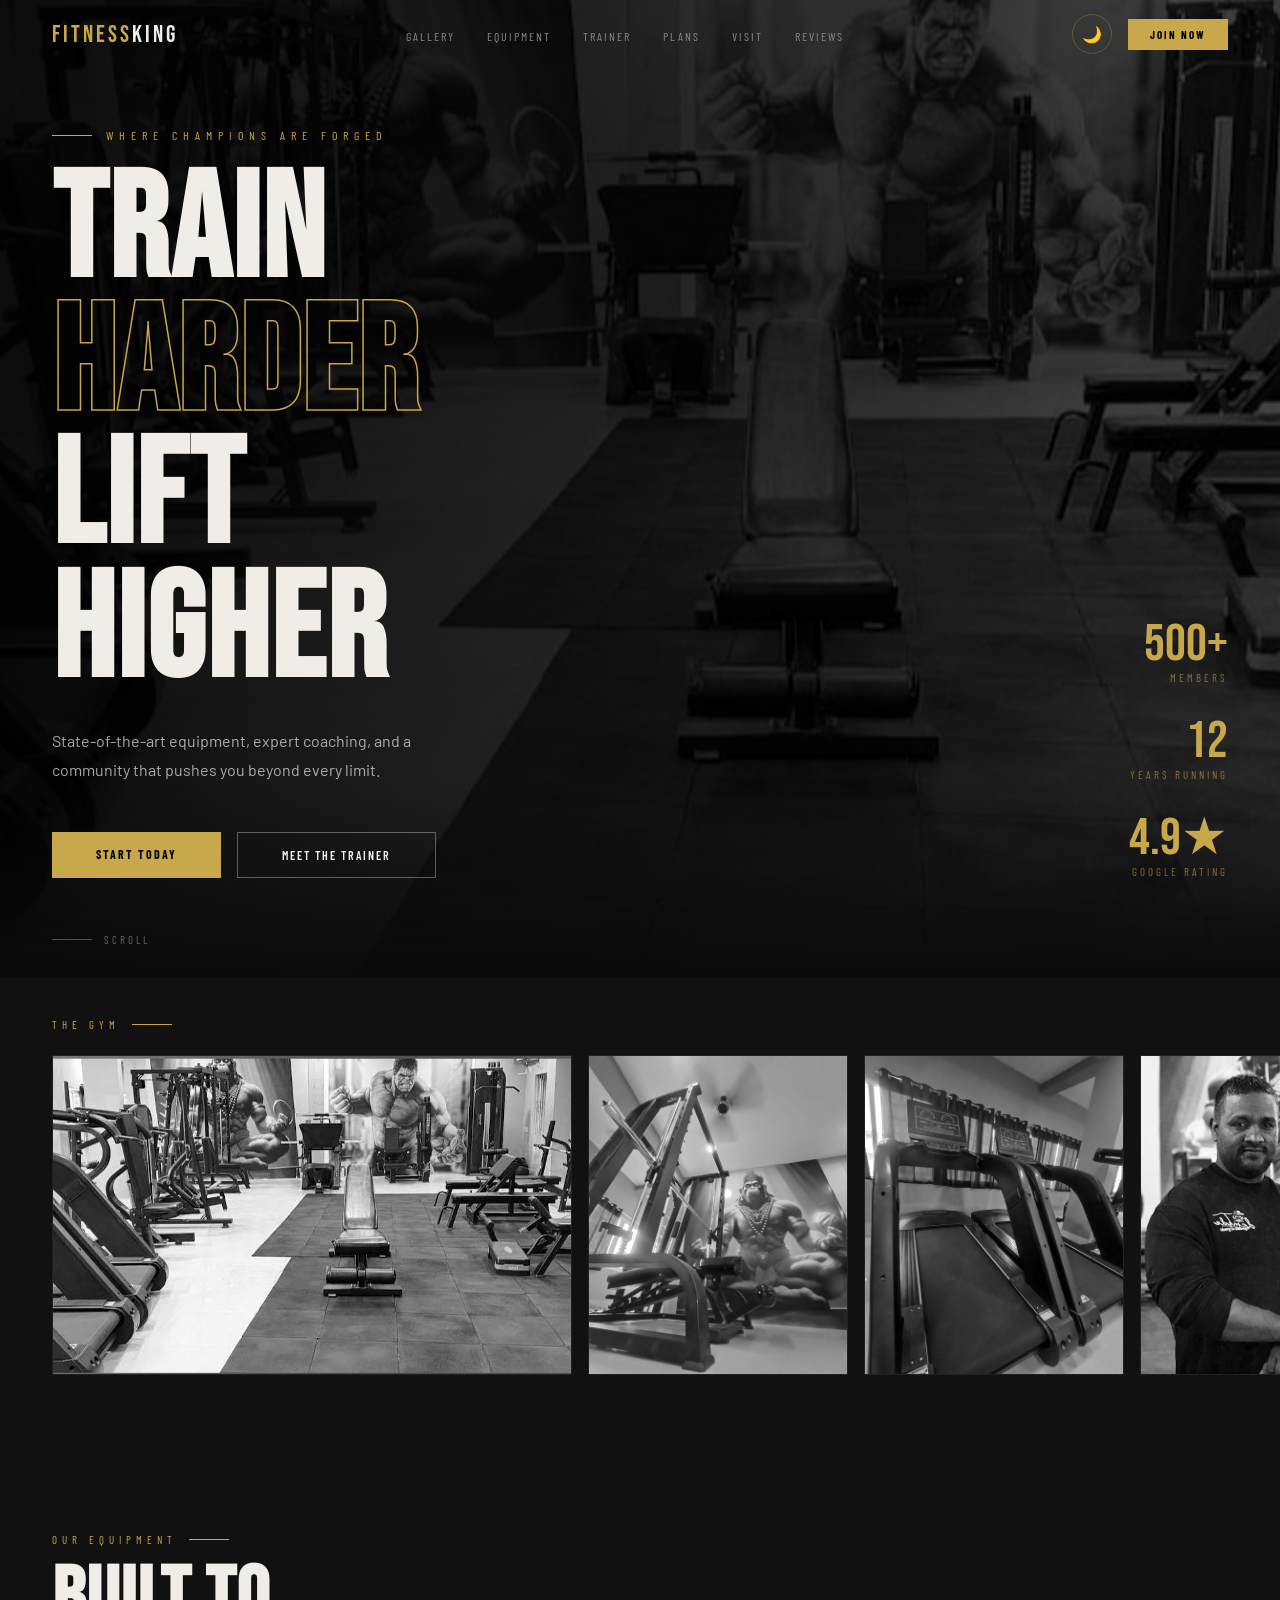
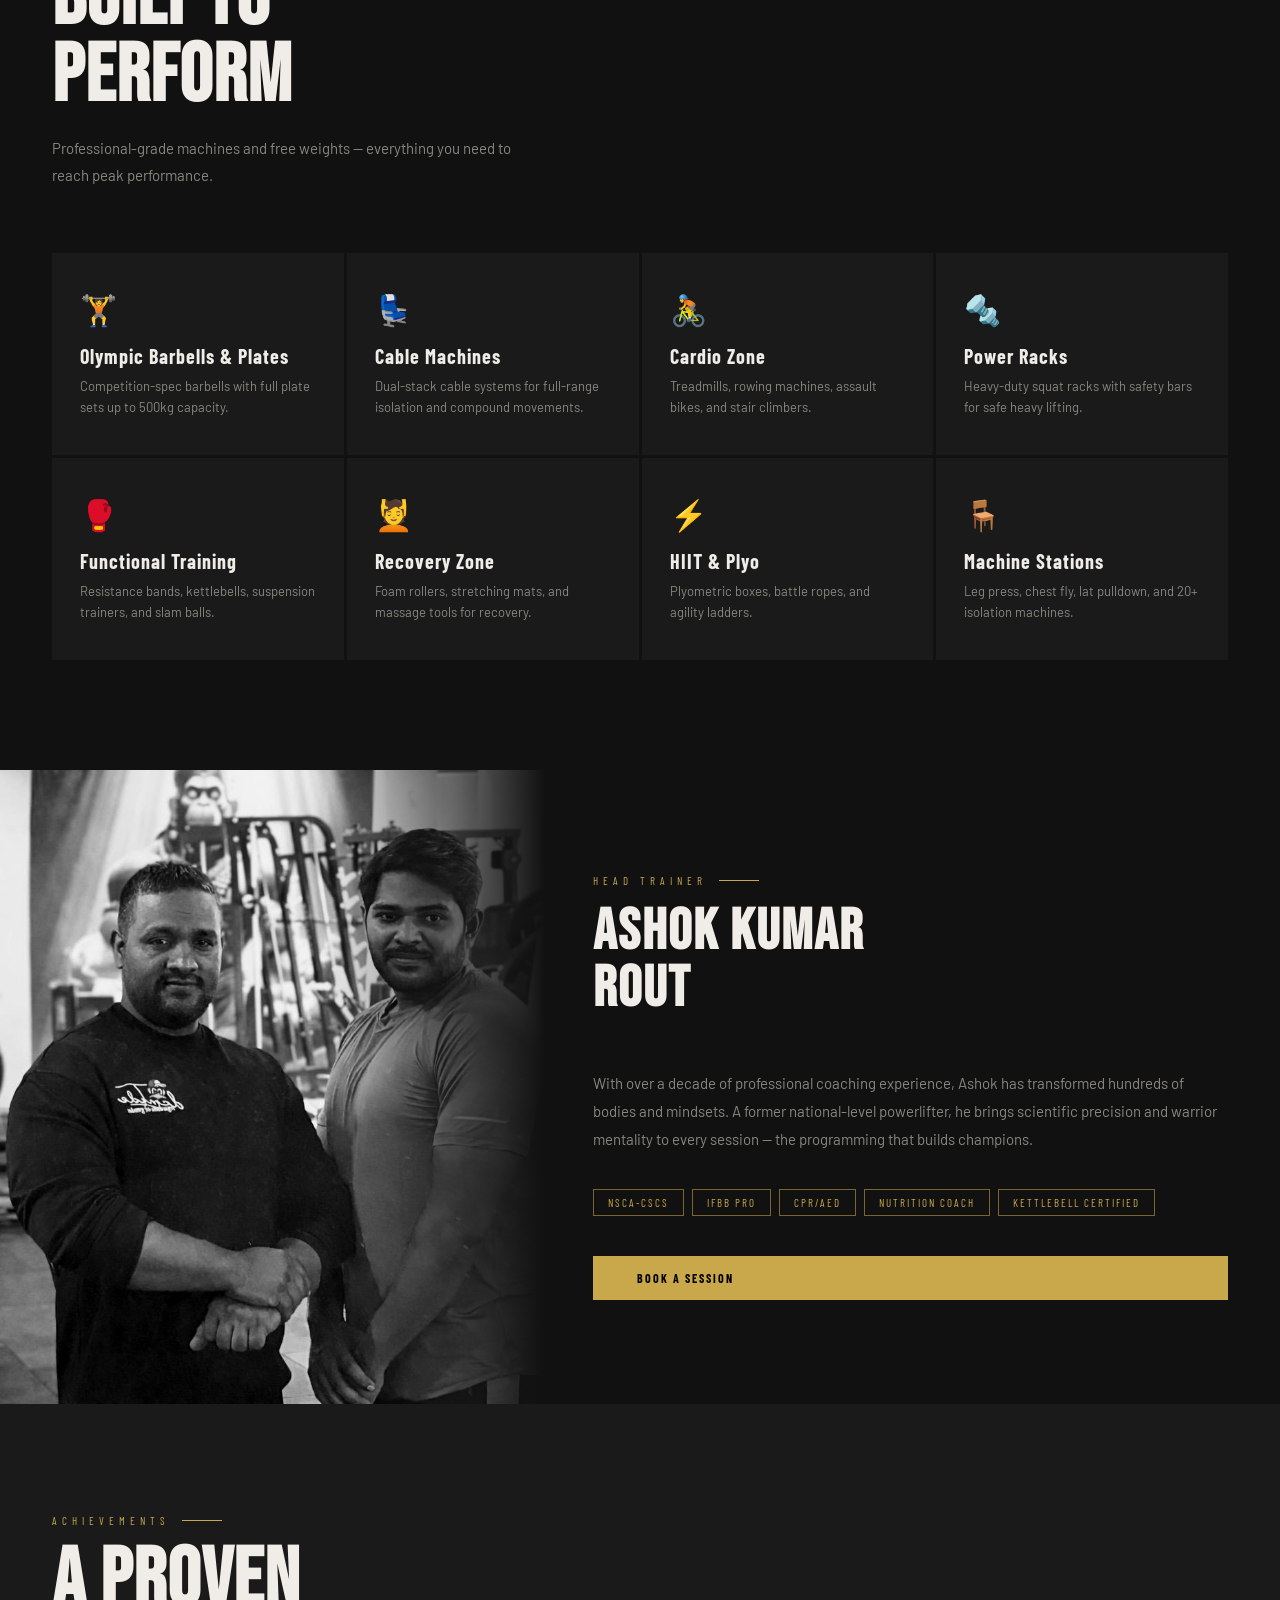
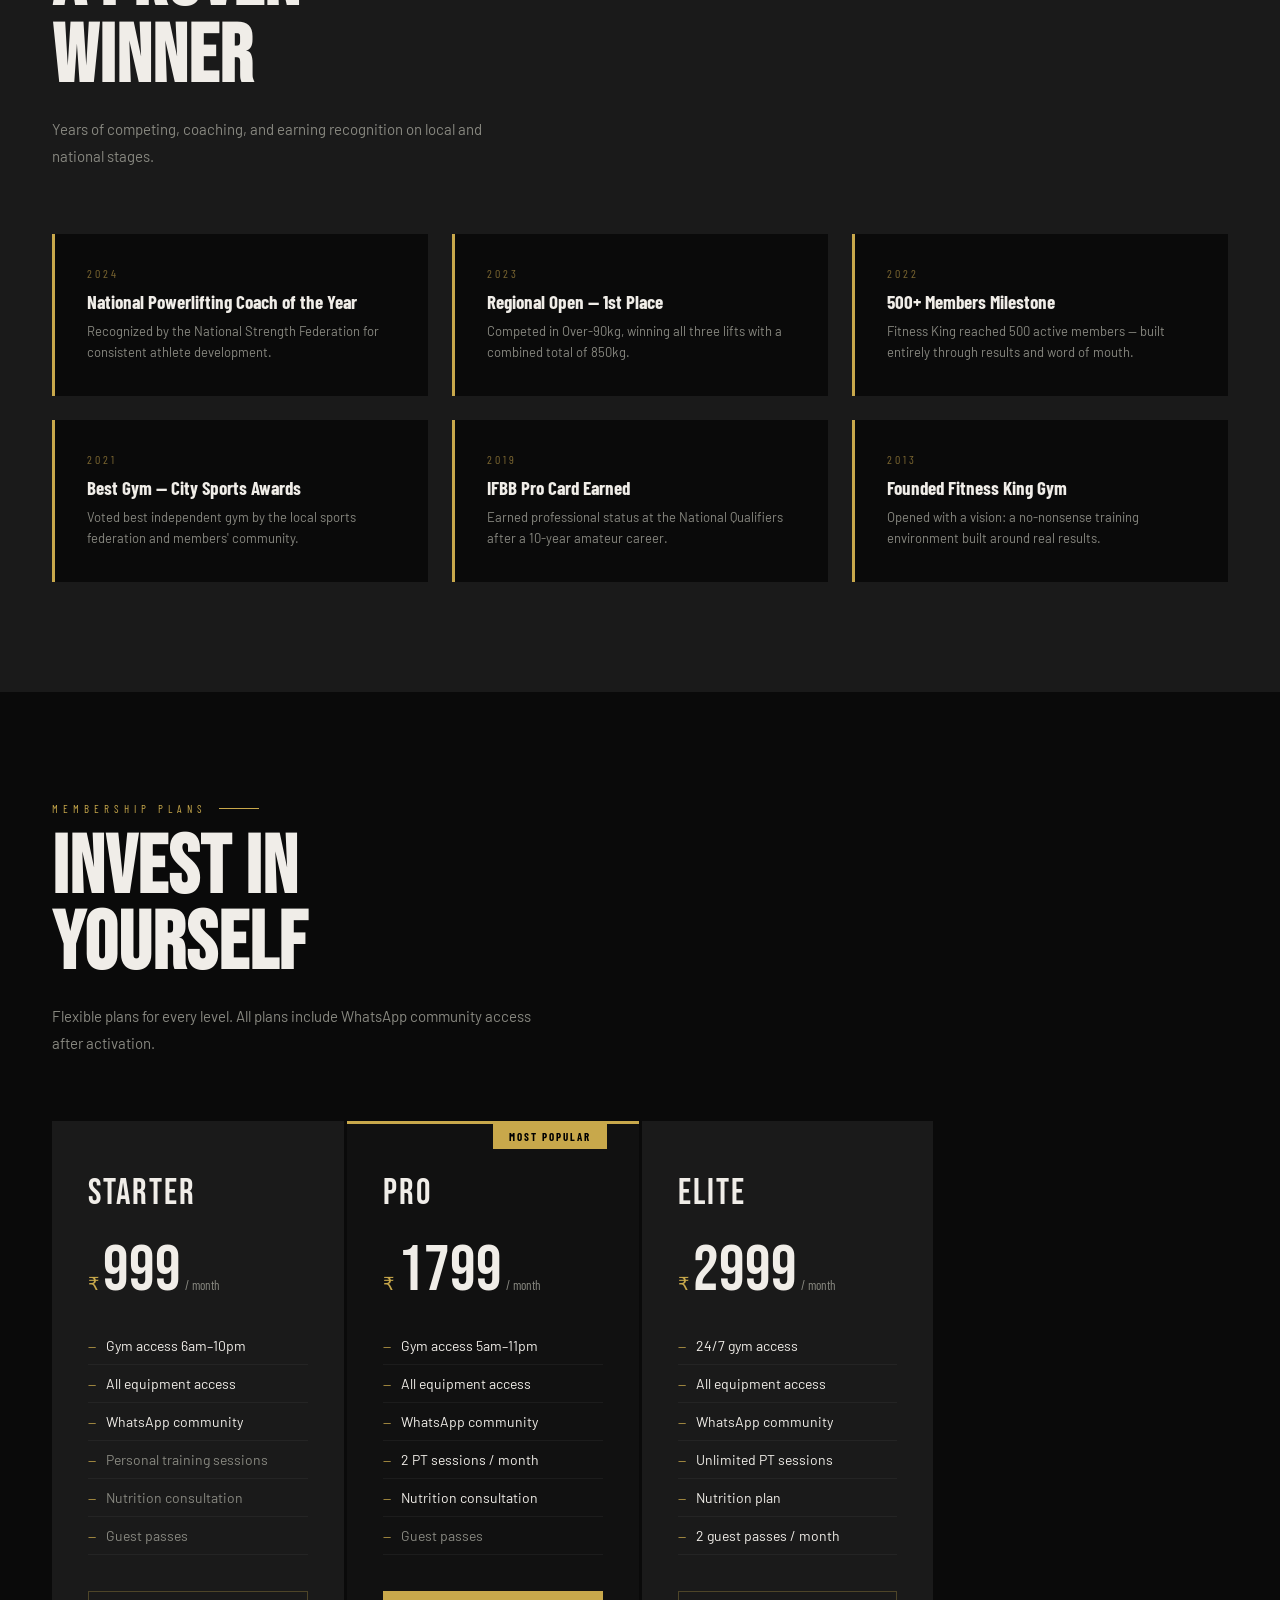
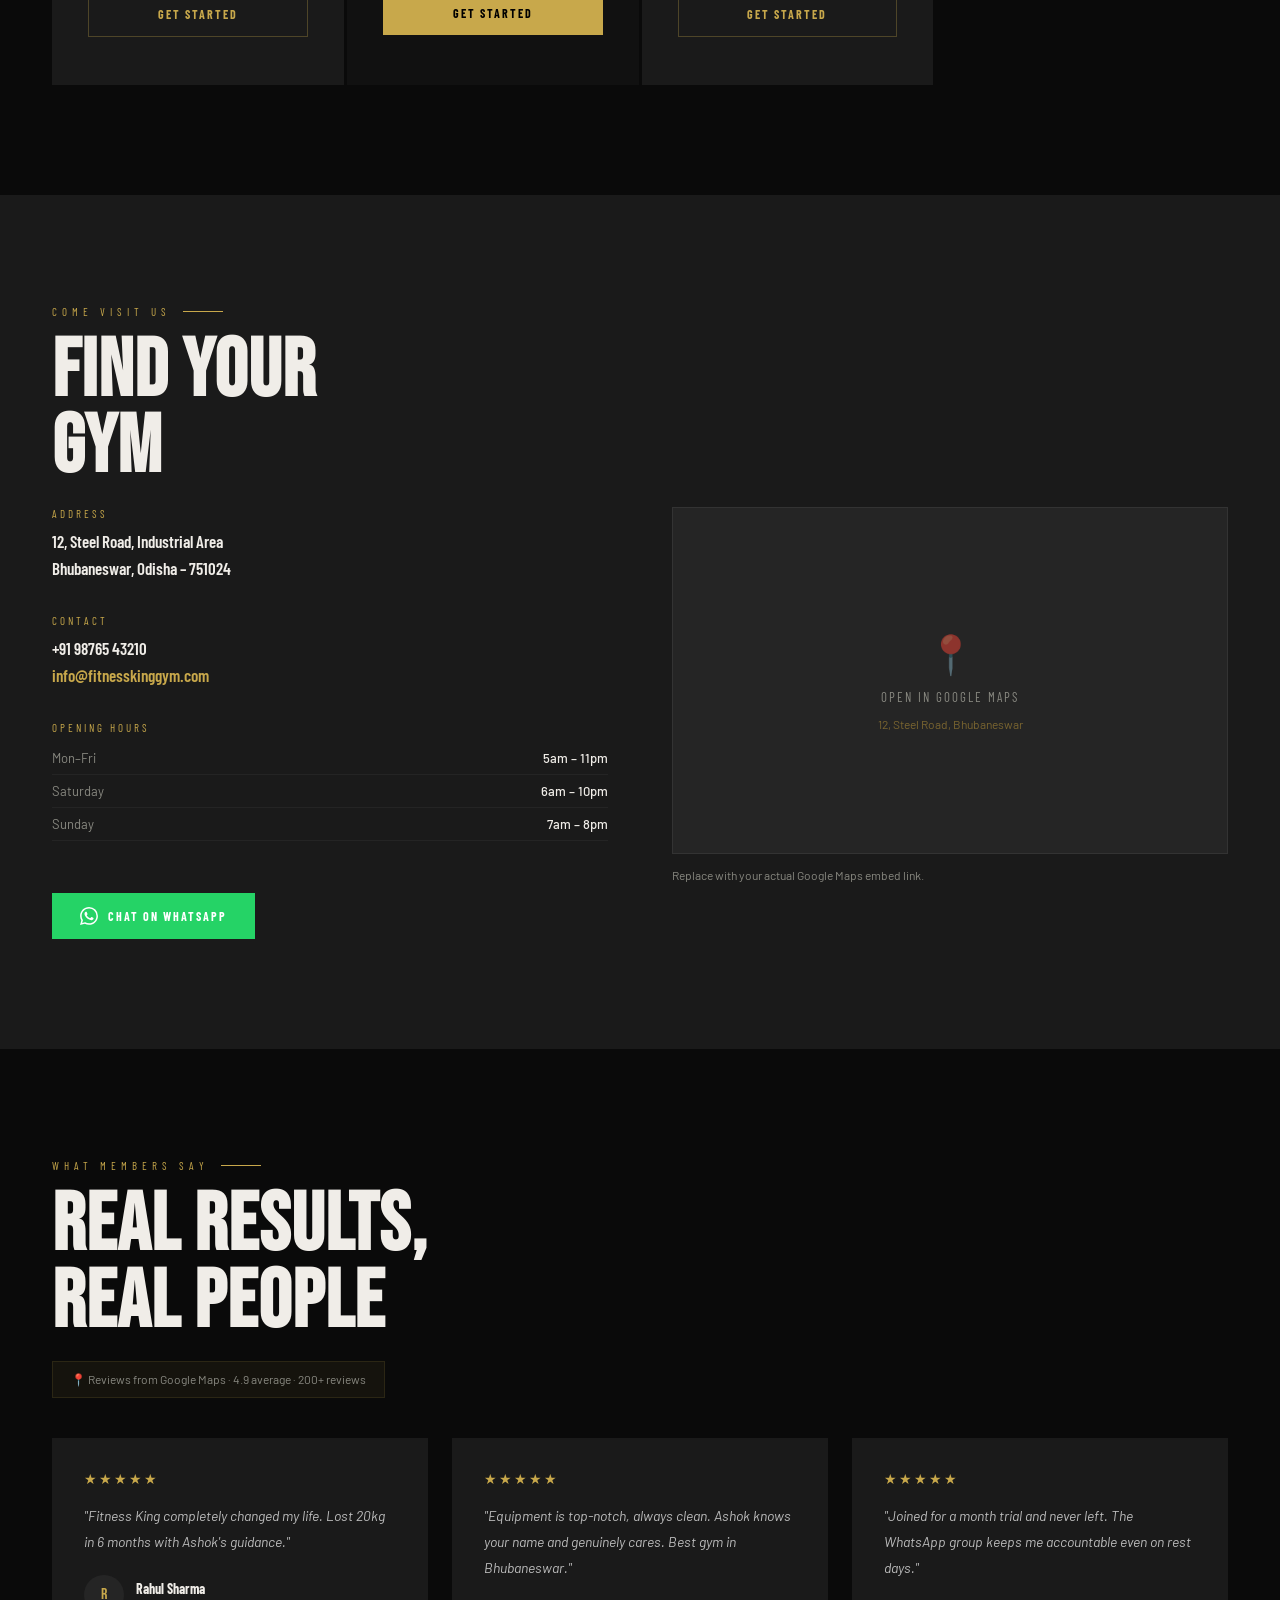
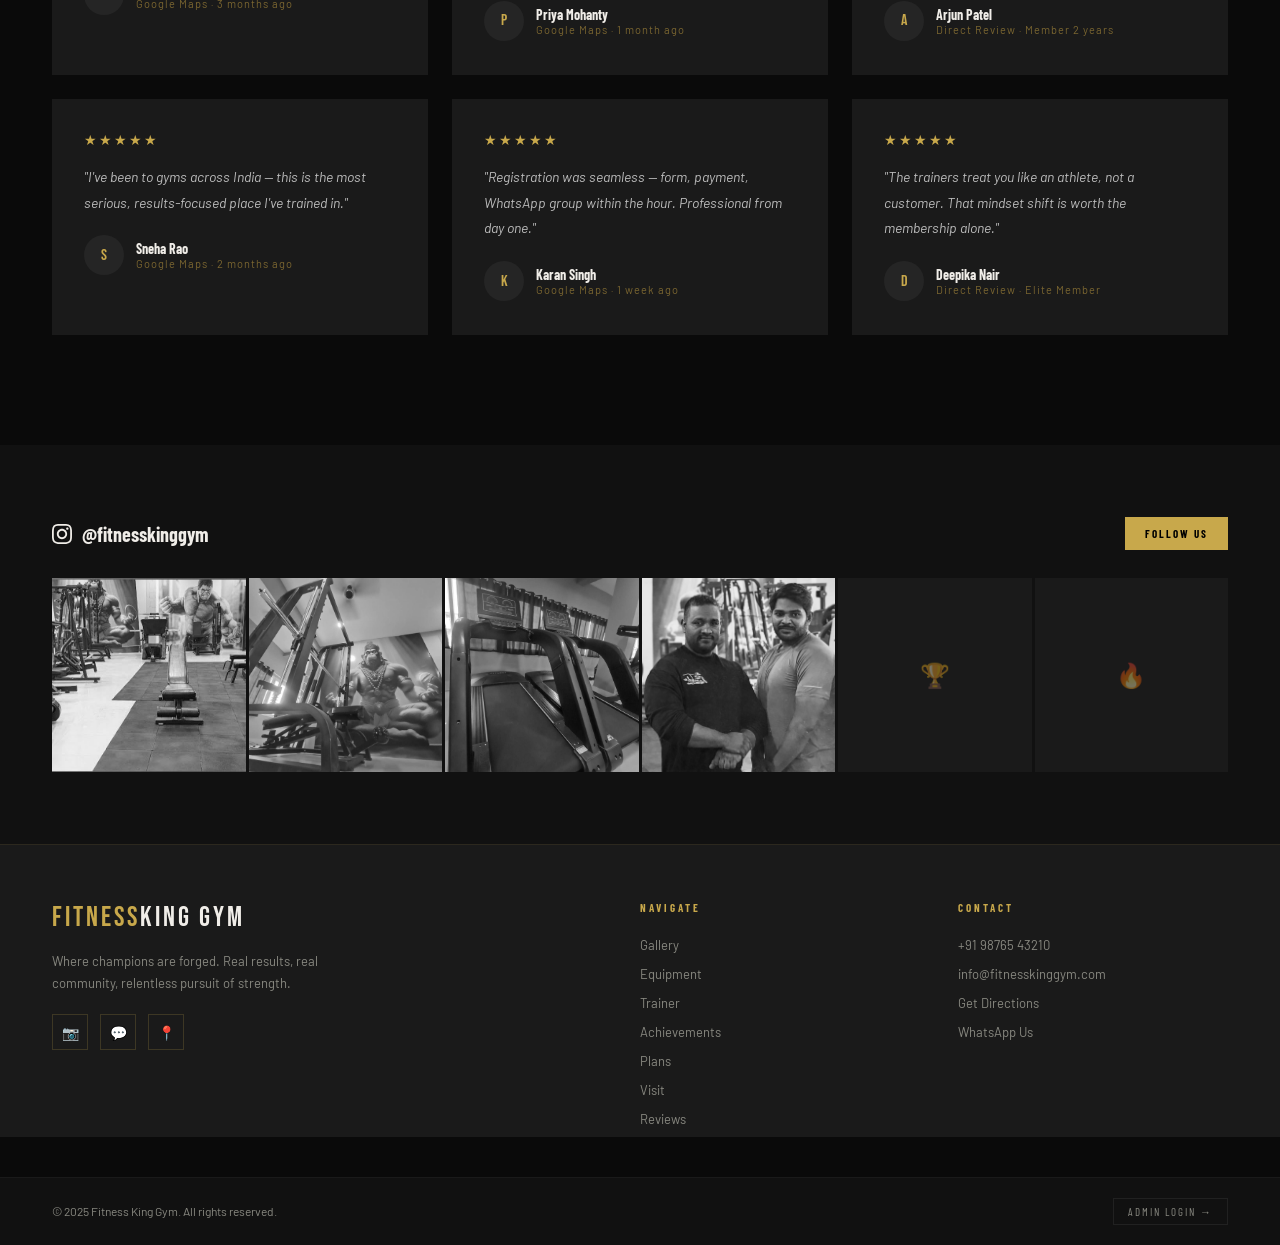
==== index.html @ a517fe79 "first commit" ====
<!DOCTYPE html>
<html lang="en">
<head>
<meta charset="UTF-8">
<meta name="viewport" content="width=device-width, initial-scale=1.0">
<title>Fitness King Gym – Bhubaneswar</title>
<link href="https://fonts.googleapis.com/css2?family=Bebas+Neue&family=Barlow+Condensed:wght@300;400;600;700&family=Barlow:wght@300;400;500&display=swap" rel="stylesheet">
<style>
/* ══ THEME VARIABLES ══ */
:root {
  --bg:      #0a0a0a;
  --bg2:     #111111;
  --bg3:     #1a1a1a;
  --bg4:     #252525;
  --fg:      #f0ede8;
  --fg2:     #888880;
  --fg3:     #bbbbbb;
  --accent:  #c8a84b;
  --acc-lt:  #e8c870;
  --acc-dm:  #7a6530;
  --green:   #25D366;
  --nav-h:   68px;
  --ff-d: 'Bebas Neue', sans-serif;
  --ff-c: 'Barlow Condensed', sans-serif;
  --ff-b: 'Barlow', sans-serif;
  --shadow: 0 8px 40px rgba(0,0,0,0.5);
}
[data-theme="light"] {
  --bg:      #f5f2ed;
  --bg2:     #edeae4;
  --bg3:     #e0ddd7;
  --bg4:     #d5d2cb;
  --fg:      #1a1a1a;
  --fg2:     #555550;
  --fg3:     #444440;
  --acc-dm:  #a07828;
  --shadow: 0 8px 40px rgba(0,0,0,0.15);
}

*,*::before,*::after{margin:0;padding:0;box-sizing:border-box;}
html{scroll-behavior:smooth;}
body{background:var(--bg);color:var(--fg);font-family:var(--ff-b);overflow-x:hidden;transition:background 0.4s,color 0.4s;}
a{text-decoration:none;color:inherit;}
img{display:block;max-width:100%;}
ul{list-style:none;}

::-webkit-scrollbar{width:3px;}
::-webkit-scrollbar-track{background:var(--bg);}
::-webkit-scrollbar-thumb{background:var(--acc-dm);}

/* ══ NAV ══ */
nav{
  position:fixed;top:0;left:0;right:0;z-index:1000;
  height:var(--nav-h);
  display:flex;align-items:center;justify-content:space-between;
  padding:0 52px;
  background:rgba(10,10,10,0);
  backdrop-filter:blur(0px);
  transition:background 0.4s,backdrop-filter 0.4s,height 0.3s,box-shadow 0.4s;
}
nav.solid{
  background:rgba(10,10,10,0.94);
  backdrop-filter:blur(16px);
  box-shadow:0 1px 0 rgba(200,168,75,0.12);
}
[data-theme="light"] nav.solid{background:rgba(245,242,237,0.95);}

.nav-logo{font-family:var(--ff-d);font-size:24px;letter-spacing:3px;color:var(--accent);transition:opacity 0.2s;}
.nav-logo span{color:var(--fg);}
.nav-logo:hover{opacity:0.8;}

.nav-links{display:flex;gap:32px;}
.nav-links a{font-family:var(--ff-c);font-size:12px;letter-spacing:2px;text-transform:uppercase;color:var(--fg2);transition:color 0.2s;}
.nav-links a:hover{color:var(--accent);}

.nav-right{display:flex;align-items:center;gap:16px;}

.nav-cta{font-family:var(--ff-c);font-size:11px;letter-spacing:2px;text-transform:uppercase;font-weight:700;background:var(--accent);color:#000;padding:9px 22px;transition:background 0.2s,transform 0.2s;}
.nav-cta:hover{background:var(--acc-lt);transform:translateY(-1px);}

/* Theme toggle */
.theme-btn{
  width:40px;height:40px;border-radius:50%;border:1px solid rgba(200,168,75,0.3);
  background:none;cursor:pointer;display:flex;align-items:center;justify-content:center;
  font-size:16px;color:var(--fg);transition:border-color 0.2s,transform 0.3s;
}
.theme-btn:hover{border-color:var(--accent);transform:rotate(20deg);}

.hamburger{display:none;flex-direction:column;gap:5px;cursor:pointer;padding:4px;}
.hamburger span{width:22px;height:2px;background:var(--fg);display:block;transition:all 0.3s;}

/* Mobile menu */
#mobileMenu{
  display:none;position:fixed;inset:0;z-index:999;
  background:var(--bg);padding:90px 36px 36px;
  flex-direction:column;gap:0;
}
#mobileMenu.open{display:flex;}
#mobileMenu a{
  font-family:var(--ff-d);font-size:36px;letter-spacing:2px;color:var(--fg);
  border-bottom:1px solid rgba(128,128,128,0.12);padding:14px 0;transition:color 0.2s;
}
#mobileMenu a:hover{color:var(--accent);}

/* ══ HERO ══ */
#hero{
  position:relative;
  min-height:100vh;
  display:flex;align-items:center;
  overflow:hidden;
}
.hero-img{
  position:absolute;inset:0;
  background-image:url('[data-uri]');
  background-size:cover;background-position:center;
  filter:grayscale(100%) contrast(1.1) brightness(0.38);
  transform:scale(1.08);
  transition:transform 0.1s linear;
  will-change:transform;
}
.hero-overlay{
  position:absolute;inset:0;
  background:linear-gradient(
    to right,
    rgba(0,0,0,0.85) 0%,
    rgba(0,0,0,0.6) 50%,
    rgba(0,0,0,0.2) 100%
  );
}
.hero-overlay-bottom{
  position:absolute;bottom:0;left:0;right:0;
  height:200px;
  background:linear-gradient(to bottom,transparent,var(--bg));
}

.hero-content{
  position:relative;z-index:2;
  padding:calc(var(--nav-h) + 60px) 52px 100px;
  max-width:900px;
}

.hero-eyebrow{
  font-family:var(--ff-c);font-size:12px;letter-spacing:6px;text-transform:uppercase;
  color:var(--accent);margin-bottom:24px;
  display:flex;align-items:center;gap:14px;
  opacity:0;animation:fadeUp 0.8s 0.2s ease forwards;
}
.hero-eyebrow::before{content:'';display:block;width:40px;height:1px;background:var(--accent);flex-shrink:0;}

.hero-title{
  font-family:var(--ff-d);
  font-size:clamp(80px,12vw,148px);
  line-height:0.9;letter-spacing:2px;margin-bottom:28px;
  opacity:0;animation:fadeUp 0.8s 0.35s ease forwards;
}
.hero-title em{font-style:normal;-webkit-text-stroke:1.5px var(--accent);color:transparent;}

.hero-sub{
  font-size:16px;color:rgba(240,237,232,0.7);line-height:1.8;
  max-width:420px;margin-bottom:48px;
  opacity:0;animation:fadeUp 0.8s 0.5s ease forwards;
}

.hero-btns{
  display:flex;gap:16px;flex-wrap:wrap;
  opacity:0;animation:fadeUp 0.8s 0.65s ease forwards;
}

.btn-p{
  font-family:var(--ff-c);font-size:12px;letter-spacing:2px;text-transform:uppercase;font-weight:700;
  background:var(--accent);color:#000;padding:15px 44px;
  display:inline-block;transition:background 0.2s,transform 0.2s;
}
.btn-p:hover{background:var(--acc-lt);transform:translateY(-2px);}
.btn-o{
  font-family:var(--ff-c);font-size:12px;letter-spacing:2px;text-transform:uppercase;font-weight:600;
  border:1px solid rgba(240,237,232,0.35);color:var(--fg);padding:15px 44px;
  display:inline-block;transition:all 0.2s;
}
.btn-o:hover{border-color:var(--fg);background:rgba(240,237,232,0.06);}

.hero-stats{
  position:absolute;right:52px;bottom:100px;z-index:2;
  display:flex;flex-direction:column;gap:32px;text-align:right;
  opacity:0;animation:fadeUp 0.8s 0.8s ease forwards;
}
.stat-n{font-family:var(--ff-d);font-size:52px;color:var(--accent);line-height:1;}
.stat-l{font-family:var(--ff-c);font-size:11px;letter-spacing:3px;text-transform:uppercase;color:rgba(200,168,75,0.6);}

.scroll-hint{
  position:absolute;bottom:32px;left:52px;z-index:2;
  display:flex;align-items:center;gap:12px;
  font-family:var(--ff-c);font-size:11px;letter-spacing:3px;text-transform:uppercase;
  color:rgba(240,237,232,0.4);
  opacity:0;animation:fadeUp 0.8s 1s ease forwards;
}
.scroll-line{
  width:40px;height:1px;
  background:rgba(240,237,232,0.3);
  position:relative;overflow:hidden;
}
.scroll-line::after{
  content:'';position:absolute;top:0;left:-100%;
  width:100%;height:100%;background:var(--accent);
  animation:lineSlide 2s ease-in-out infinite;
}
@keyframes lineSlide{0%{left:-100%}50%{left:0}100%{left:100%}}

@keyframes fadeUp{from{opacity:0;transform:translateY(32px)}to{opacity:1;transform:translateY(0)}}

/* ══ PHOTO GALLERY ══ */
#gallery{
  background:var(--bg2);
  overflow:hidden;
  padding:0;
  position:relative;
}
.gallery-label{
  font-family:var(--ff-c);font-size:11px;letter-spacing:5px;text-transform:uppercase;
  color:var(--accent);padding:40px 52px 24px;
  display:flex;align-items:center;gap:12px;
}
.gallery-label::after{content:'';display:block;width:40px;height:1px;background:var(--accent);}

.gallery-track{
  display:flex;gap:16px;
  width:max-content;
  padding:0 52px 48px;
  animation:marquee 35s linear infinite;
  cursor:grab;
}
.gallery-track:active{cursor:grabbing;animation-play-state:paused;}
.gallery-track:hover{animation-play-state:paused;}
@keyframes marquee{from{transform:translateX(0)}to{transform:translateX(-50%)}}

.g-item{
  position:relative;overflow:hidden;flex-shrink:0;
  border:1px solid rgba(128,128,128,0.15);
}
.g-item img{
  width:100%;height:100%;object-fit:cover;
  filter:grayscale(100%) contrast(1.1);
  transition:filter 0.5s,transform 0.6s;
  display:block;
}
.g-item:hover img{filter:grayscale(0%) contrast(1);transform:scale(1.05);}
.g-item-overlay{
  position:absolute;inset:0;
  background:linear-gradient(to top,rgba(0,0,0,0.7) 0%,transparent 50%);
  opacity:0;transition:opacity 0.3s;
}
.g-item:hover .g-item-overlay{opacity:1;}
.g-item-label{
  position:absolute;bottom:0;left:0;right:0;
  padding:20px 18px;
  font-family:var(--ff-c);font-size:12px;letter-spacing:2px;text-transform:uppercase;
  color:#fff;
  transform:translateY(8px);opacity:0;transition:all 0.3s;
}
.g-item:hover .g-item-label{transform:translateY(0);opacity:1;}

/* ══ SECTION COMMON ══ */
.section{padding:110px 52px;}
[data-theme="light"] .section{}

.section-tag{
  font-family:var(--ff-c);font-size:11px;letter-spacing:5px;text-transform:uppercase;
  color:var(--accent);display:flex;align-items:center;gap:12px;margin-bottom:16px;
}
.section-tag::after{content:'';display:block;width:40px;height:1px;background:var(--accent);}
.section-h{font-family:var(--ff-d);font-size:clamp(48px,7vw,82px);line-height:0.93;letter-spacing:1px;margin-bottom:20px;}
.section-p{font-size:15px;color:var(--fg2);line-height:1.8;max-width:480px;margin-bottom:64px;}

/* REVEAL ANIMATIONS — Figma-site style */
.rv{opacity:0;transition:opacity 0.9s cubic-bezier(.16,1,.3,1),transform 0.9s cubic-bezier(.16,1,.3,1);}
.rv-up   {transform:translateY(50px);}
.rv-left {transform:translateX(-50px);}
.rv-right{transform:translateX(50px);}
.rv-scale{transform:scale(0.92);}
.rv.on   {opacity:1;transform:none;}

/* stagger children */
.stagger .rv:nth-child(1){transition-delay:0.0s;}
.stagger .rv:nth-child(2){transition-delay:0.1s;}
.stagger .rv:nth-child(3){transition-delay:0.2s;}
.stagger .rv:nth-child(4){transition-delay:0.3s;}
.stagger .rv:nth-child(5){transition-delay:0.4s;}
.stagger .rv:nth-child(6){transition-delay:0.5s;}

/* ══ EQUIPMENT ══ */
#equipment{background:var(--bg2);}
.equip-grid{display:grid;grid-template-columns:repeat(auto-fill,minmax(240px,1fr));gap:3px;}
.equip-card{
  background:var(--bg3);padding:36px 28px;
  border-top:2px solid transparent;
  transition:border-color 0.3s,background 0.3s,transform 0.3s;
}
.equip-card:hover{border-top-color:var(--accent);background:var(--bg4);transform:translateY(-4px);}
.equip-icon{font-size:30px;margin-bottom:16px;}
.equip-name{font-family:var(--ff-c);font-size:20px;font-weight:700;letter-spacing:1px;color:var(--fg);margin-bottom:8px;}
.equip-desc{font-size:13px;color:var(--fg2);line-height:1.65;}

/* ══ TRAINER ══ */
#trainer{background:var(--bg);position:relative;overflow:hidden;}
#trainer::before{
  content:'';position:absolute;top:0;right:0;width:50%;height:100%;
  background:var(--bg2);z-index:0;
}
.trainer-grid{
  display:grid;grid-template-columns:1fr 1.35fr;gap:0;align-items:stretch;
  position:relative;z-index:1;
}
.trainer-photo-side{
  position:relative;
  min-height:600px;
  overflow:hidden;
}
.trainer-photo-side img{
  width:100%;height:100%;object-fit:cover;object-position:top center;
  filter:grayscale(100%) contrast(1.15) brightness(0.95);
  transition:transform 0.8s cubic-bezier(.16,1,.3,1),filter 0.5s;
}
.trainer-photo-side:hover img{transform:scale(1.04);filter:grayscale(60%);}
.trainer-photo-side::after{
  content:'';position:absolute;inset:0;
  background:linear-gradient(to right,transparent 60%,var(--bg2) 100%);
}
.trainer-info{
  padding:80px 52px 80px 48px;
  background:var(--bg2);
  display:flex;flex-direction:column;justify-content:center;
}
.trainer-name{font-family:var(--ff-d);font-size:clamp(38px,4.5vw,60px);line-height:1;letter-spacing:2px;margin-bottom:8px;}
.trainer-title{font-family:var(--ff-c);font-size:13px;letter-spacing:3px;text-transform:uppercase;color:var(--accent);margin-bottom:28px;}
.trainer-bio{font-size:15px;color:var(--fg2);line-height:1.85;margin-bottom:36px;}
.cert-tags{display:flex;flex-wrap:wrap;gap:8px;margin-bottom:40px;}
.cert-tag{font-family:var(--ff-c);font-size:11px;letter-spacing:2px;text-transform:uppercase;color:var(--accent);border:1px solid var(--acc-dm);padding:6px 14px;transition:background 0.2s;}
.cert-tag:hover{background:rgba(200,168,75,0.1);}

/* ══ ACHIEVEMENTS ══ */
#achievements{background:var(--bg3);}
.ach-grid{display:grid;grid-template-columns:repeat(auto-fill,minmax(280px,1fr));gap:24px;}
.ach-card{
  background:var(--bg);padding:32px;border-left:3px solid var(--accent);
  transition:transform 0.3s,box-shadow 0.3s;
}
.ach-card:hover{transform:translateX(6px);box-shadow:-4px 0 0 var(--accent);}
.ach-year{font-family:var(--ff-c);font-size:12px;letter-spacing:3px;text-transform:uppercase;color:var(--acc-dm);margin-bottom:10px;}
.ach-title{font-family:var(--ff-c);font-size:19px;font-weight:700;color:var(--fg);margin-bottom:8px;}
.ach-body{font-size:13px;color:var(--fg2);line-height:1.65;}

/* ══ MEMBERSHIP ══ */
#membership{background:var(--bg);}
.plans-grid{display:grid;grid-template-columns:repeat(auto-fill,minmax(280px,1fr));gap:3px;}
.plan-card{background:var(--bg3);padding:48px 36px;border-top:3px solid transparent;position:relative;transition:background 0.3s,transform 0.3s;}
.plan-card:hover{transform:translateY(-6px);box-shadow:var(--shadow);}
.plan-card.featured{background:var(--bg2);border-top-color:var(--accent);}
.plan-badge{position:absolute;top:0;right:32px;background:var(--accent);color:#000;font-family:var(--ff-c);font-size:11px;letter-spacing:2px;text-transform:uppercase;font-weight:700;padding:6px 16px;}
.plan-name{font-family:var(--ff-d);font-size:36px;letter-spacing:2px;margin-bottom:4px;}
.plan-price{display:flex;align-items:baseline;gap:4px;margin:24px 0;}
.price-cur{font-family:var(--ff-c);font-size:18px;color:var(--accent);}
.price-amt{font-family:var(--ff-d);font-size:64px;color:var(--fg);line-height:1;}
.price-per{font-family:var(--ff-c);font-size:13px;color:var(--fg2);}
.plan-features{margin-bottom:36px;}
.plan-features li{font-size:14px;color:var(--fg2);padding:10px 0;border-bottom:1px solid rgba(128,128,128,0.1);display:flex;align-items:center;gap:10px;}
.plan-features li::before{content:'—';color:var(--accent);font-size:12px;flex-shrink:0;}
.plan-features li.on{color:var(--fg);}
.btn-plan{display:block;width:100%;text-align:center;font-family:var(--ff-c);font-size:12px;letter-spacing:2px;text-transform:uppercase;font-weight:700;padding:15px;border:none;cursor:pointer;transition:all 0.2s;}
.plan-card.featured .btn-plan{background:var(--accent);color:#000;}
.plan-card.featured .btn-plan:hover{background:var(--acc-lt);}
.plan-card:not(.featured) .btn-plan{border:1px solid rgba(200,168,75,0.3);color:var(--accent);background:transparent;}
.plan-card:not(.featured) .btn-plan:hover{background:rgba(200,168,75,0.07);}

/* ══ VISIT ══ */
#visit{background:var(--bg3);}
.visit-grid{display:grid;grid-template-columns:1fr 1fr;gap:64px;align-items:start;}
.info-lbl{font-family:var(--ff-c);font-size:11px;letter-spacing:3px;text-transform:uppercase;color:var(--accent);margin-bottom:8px;}
.info-val{font-family:var(--ff-c);font-size:17px;font-weight:600;color:var(--fg);line-height:1.6;margin-bottom:32px;}
.info-val a{color:var(--fg);transition:color 0.2s;}
.info-val a:hover{color:var(--accent);}
.hours-row{display:flex;justify-content:space-between;padding:8px 0;border-bottom:1px solid rgba(128,128,128,0.1);}
.hours-day{font-size:13px;color:var(--fg2);}
.hours-time{font-size:13px;color:var(--fg);font-weight:500;}
.map-box{aspect-ratio:16/10;background:var(--bg4);display:flex;flex-direction:column;align-items:center;justify-content:center;gap:12px;border:1px solid rgba(128,128,128,0.15);cursor:pointer;transition:border-color 0.2s;}
.map-box:hover{border-color:var(--accent);}
.map-icon{font-size:38px;opacity:0.5;}
.map-label{font-family:var(--ff-c);font-size:13px;letter-spacing:2px;text-transform:uppercase;color:var(--fg2);}
.map-addr{font-size:12px;color:var(--acc-dm);}
.wa-btn{display:inline-flex;align-items:center;gap:10px;background:var(--green);color:#fff;font-family:var(--ff-c);font-size:12px;letter-spacing:2px;text-transform:uppercase;font-weight:700;padding:14px 28px;transition:background 0.2s,transform 0.2s;margin-top:20px;}
.wa-btn:hover{background:#1ebe57;transform:translateY(-2px);}

/* ══ TESTIMONIALS ══ */
#testimonials{background:var(--bg);}
.testi-grid{display:grid;grid-template-columns:repeat(auto-fill,minmax(300px,1fr));gap:24px;}
.testi-card{
  background:var(--bg3);padding:32px;border-bottom:2px solid transparent;
  transition:border-color 0.3s,transform 0.3s,box-shadow 0.3s;
}
.testi-card:hover{border-bottom-color:var(--accent);transform:translateY(-4px);box-shadow:var(--shadow);}
.stars{color:var(--accent);font-size:14px;letter-spacing:2px;margin-bottom:16px;}
.testi-text{font-size:14px;color:var(--fg3);line-height:1.85;margin-bottom:20px;font-style:italic;}
.testi-author{display:flex;align-items:center;gap:12px;}
.author-av{width:40px;height:40px;border-radius:50%;background:var(--bg4);display:flex;align-items:center;justify-content:center;font-family:var(--ff-d);font-size:16px;color:var(--accent);flex-shrink:0;}
.author-name{font-family:var(--ff-c);font-size:14px;font-weight:700;color:var(--fg);}
.author-src{font-size:11px;color:var(--acc-dm);letter-spacing:1px;}

/* ══ INSTAGRAM ══ */
#instagram{background:var(--bg2);padding:72px 52px;}
.ig-header{display:flex;align-items:center;justify-content:space-between;margin-bottom:28px;}
.ig-handle{display:flex;align-items:center;gap:10px;font-family:var(--ff-c);font-size:20px;font-weight:700;color:var(--fg);transition:color 0.2s;}
.ig-handle:hover{color:var(--accent);}
.ig-grid{display:grid;grid-template-columns:repeat(6,1fr);gap:3px;}
.ig-item{
  aspect-ratio:1;background:var(--bg3);
  overflow:hidden;cursor:pointer;position:relative;
}
.ig-item img{width:100%;height:100%;object-fit:cover;filter:grayscale(100%);transition:filter 0.4s,transform 0.4s;}
.ig-item:hover img{filter:grayscale(0%);transform:scale(1.08);}
.ig-placeholder{width:100%;height:100%;display:flex;align-items:center;justify-content:center;font-size:24px;opacity:0.4;}

/* ══ FOOTER ══ */
footer{background:var(--bg3);padding:56px 52px 0;display:grid;grid-template-columns:2fr 1fr 1fr;gap:48px;border-top:1px solid rgba(200,168,75,0.1);}
.footer-logo{font-family:var(--ff-d);font-size:28px;letter-spacing:3px;color:var(--accent);display:block;margin-bottom:16px;}
.footer-logo span{color:var(--fg);}
.footer-tagline{font-size:13px;color:var(--fg2);line-height:1.7;max-width:280px;margin-bottom:20px;}
.social-row{display:flex;gap:12px;}
.social-lnk{width:36px;height:36px;border:1px solid rgba(200,168,75,0.2);display:flex;align-items:center;justify-content:center;color:var(--fg2);font-size:14px;transition:all 0.2s;}
.social-lnk:hover{border-color:var(--accent);color:var(--accent);transform:translateY(-2px);}
.footer-col h4{font-family:var(--ff-c);font-size:11px;letter-spacing:3px;text-transform:uppercase;color:var(--accent);margin-bottom:20px;}
.footer-col li{margin-bottom:10px;}
.footer-col a{font-size:13px;color:var(--fg2);transition:color 0.2s;}
.footer-col a:hover{color:var(--fg);}
.footer-bottom{background:var(--bg2);padding:20px 52px;display:flex;justify-content:space-between;align-items:center;font-size:12px;color:var(--fg2);border-top:1px solid rgba(128,128,128,0.08);margin-top:40px;}
.footer-bottom a{color:var(--fg2);font-family:var(--ff-c);font-size:11px;letter-spacing:2px;text-transform:uppercase;border:1px solid rgba(128,128,128,0.15);padding:6px 14px;transition:color 0.2s,border-color 0.2s;}
.footer-bottom a:hover{color:var(--accent);border-color:var(--accent);}

/* ══ MODALS ══ */
.overlay{display:none;position:fixed;inset:0;z-index:2000;background:rgba(0,0,0,0.88);backdrop-filter:blur(10px);align-items:center;justify-content:center;padding:20px;}
.overlay.open{display:flex;}
.modal{background:var(--bg2);border:1px solid rgba(200,168,75,0.2);width:100%;max-width:560px;max-height:90vh;overflow-y:auto;padding:48px;position:relative;}
.modal-close{position:absolute;top:18px;right:18px;background:none;border:none;color:var(--fg2);font-size:22px;cursor:pointer;transition:color 0.2s;line-height:1;}
.modal-close:hover{color:var(--fg);}
.modal h3{font-family:var(--ff-d);font-size:38px;letter-spacing:2px;margin-bottom:8px;color:var(--fg);}
.modal-sub{font-size:13px;color:var(--fg2);margin-bottom:32px;}
.form-group{margin-bottom:20px;}
.form-group label{display:block;font-family:var(--ff-c);font-size:11px;letter-spacing:2px;text-transform:uppercase;color:var(--accent);margin-bottom:8px;}
.form-group input,.form-group select,.form-group textarea{width:100%;background:var(--bg3);border:1px solid rgba(200,168,75,0.15);color:var(--fg);padding:13px 16px;font-family:var(--ff-b);font-size:15px;outline:none;transition:border-color 0.2s;appearance:none;}
.form-group input:focus,.form-group select:focus,.form-group textarea:focus{border-color:var(--accent);}
.form-group select option{background:var(--bg3);}
.form-row{display:grid;grid-template-columns:1fr 1fr;gap:16px;}
.btn-submit{width:100%;background:var(--accent);color:#000;font-family:var(--ff-c);font-size:14px;letter-spacing:2px;text-transform:uppercase;font-weight:700;padding:18px;border:none;cursor:pointer;transition:background 0.2s;margin-top:8px;}
.btn-submit:hover{background:var(--acc-lt);}
.wa-note{margin-top:16px;padding:14px 16px;background:rgba(37,211,102,0.07);border:1px solid rgba(37,211,102,0.2);font-size:13px;color:#6ad889;line-height:1.6;display:flex;gap:10px;align-items:flex-start;}

.success-overlay{display:none;position:fixed;inset:0;z-index:3000;background:rgba(0,0,0,0.94);align-items:center;justify-content:center;padding:20px;}
.success-overlay.open{display:flex;}
.success-box{background:var(--bg2);border:1px solid rgba(37,211,102,0.3);padding:56px 48px;max-width:480px;text-align:center;}
.success-icon{font-size:52px;margin-bottom:20px;}
.success-box h3{font-family:var(--ff-d);font-size:42px;margin-bottom:12px;color:var(--fg);}
.success-box p{font-size:14px;color:var(--fg2);line-height:1.7;margin-bottom:28px;}
.success-wa{display:inline-flex;align-items:center;gap:10px;background:var(--green);color:#fff;padding:16px 36px;font-family:var(--ff-c);font-size:14px;letter-spacing:1px;text-transform:uppercase;font-weight:700;margin-bottom:16px;transition:background 0.2s;}
.success-wa:hover{background:#1ebe57;}
.success-dismiss{display:block;font-family:var(--ff-c);font-size:12px;letter-spacing:2px;text-transform:uppercase;color:var(--fg2);background:none;border:none;cursor:pointer;margin:0 auto;transition:color 0.2s;}
.success-dismiss:hover{color:var(--fg);}

/* ══ RESPONSIVE ══ */
@media(max-width:960px){
  nav{padding:0 24px;}
  .nav-links,.nav-cta{display:none;}
  .hamburger{display:flex;}
  .hero-content{padding:calc(var(--nav-h)+40px) 24px 100px;}
  .hero-stats{display:none;}
  .section{padding:72px 24px;}
  .trainer-grid{grid-template-columns:1fr;}
  #trainer::before{display:none;}
  .trainer-photo-side{min-height:400px;}
  .trainer-photo-side::after{display:none;}
  .trainer-info{padding:48px 24px;}
  .visit-grid{grid-template-columns:1fr;}
  .ig-grid{grid-template-columns:repeat(3,1fr);}
  footer{grid-template-columns:1fr;gap:32px;padding:40px 24px 0;}
  .footer-bottom{flex-direction:column;gap:12px;text-align:center;padding:16px 24px;}
  .form-row{grid-template-columns:1fr;}
  .modal{padding:32px 24px;}
  .plans-grid{grid-template-columns:1fr;}
  #instagram{padding:48px 24px;}
  .gallery-track{padding:0 24px 40px;}
  .gallery-label{padding:32px 24px 20px;}
}
@media(max-width:480px){
  .hero-title{font-size:clamp(64px,20vw,100px);}
  .hero-btns{flex-direction:column;}
}
</style>
</head>
<body>

<!-- NAV -->
<nav id="navbar">
  <a class="nav-logo" href="#">FITNESS<span>KING</span></a>
  <ul class="nav-links">
    <li><a href="#gallery">Gallery</a></li>
    <li><a href="#equipment">Equipment</a></li>
    <li><a href="#trainer">Trainer</a></li>
    <li><a href="#membership">Plans</a></li>
    <li><a href="#visit">Visit</a></li>
    <li><a href="#testimonials">Reviews</a></li>
  </ul>
  <div class="nav-right">
    <button class="theme-btn" id="themeBtn" title="Toggle theme">🌙</button>
    <a class="nav-cta" href="#membership" onclick="openModal('Pro')">Join Now</a>
    <div class="hamburger" id="hamburgerBtn"><span></span><span></span><span></span></div>
  </div>
</nav>

<!-- MOBILE MENU -->
<div id="mobileMenu">
  <a href="#gallery"      onclick="closeMobileMenu()">Gallery</a>
  <a href="#equipment"    onclick="closeMobileMenu()">Equipment</a>
  <a href="#trainer"      onclick="closeMobileMenu()">Trainer</a>
  <a href="#membership"   onclick="closeMobileMenu()">Plans</a>
  <a href="#visit"        onclick="closeMobileMenu()">Visit</a>
  <a href="#testimonials" onclick="closeMobileMenu()">Reviews</a>
  <a href="#membership"   onclick="closeMobileMenu(); openModal('Pro')">Join Now →</a>
</div>

<!-- HERO -->
<section id="hero">
  <div class="hero-img" id="heroImg"></div>
  <div class="hero-overlay"></div>
  <div class="hero-overlay-bottom"></div>
  <div class="hero-content">
    <div class="hero-eyebrow">Where champions are forged</div>
    <h1 class="hero-title">TRAIN<br><em>HARDER</em><br>LIFT<br>HIGHER</h1>
    <p class="hero-sub">State-of-the-art equipment, expert coaching, and a community that pushes you beyond every limit.</p>
    <div class="hero-btns">
      <a class="btn-p" href="#membership" onclick="openModal('Pro')">Start Today</a>
      <a class="btn-o" href="#trainer">Meet the Trainer</a>
    </div>
  </div>
  <div class="hero-stats">
    <div><div class="stat-n">500+</div><div class="stat-l">Members</div></div>
    <div><div class="stat-n">12</div><div class="stat-l">Years Running</div></div>
    <div><div class="stat-n">4.9★</div><div class="stat-l">Google Rating</div></div>
  </div>
  <div class="scroll-hint"><div class="scroll-line"></div><span>Scroll</span></div>
</section>

<!-- GALLERY -->
<section id="gallery">
  <div class="gallery-label rv rv-up">The Gym</div>
  <div class="gallery-track" id="galleryTrack">
    <div class="g-item" style="width:520px;height:320px"><img src="[data-uri]" alt="Gym Floor"><div class="g-item-overlay"></div><div class="g-item-label">Main Floor</div></div>
    <div class="g-item" style="width:260px;height:320px"><img src="[data-uri]" alt="Equipment"><div class="g-item-overlay"></div><div class="g-item-label">Cable Station</div></div>
    <div class="g-item" style="width:260px;height:320px"><img src="[data-uri]" alt="Cardio"><div class="g-item-overlay"></div><div class="g-item-label">Cardio Zone</div></div>
    <div class="g-item" style="width:340px;height:320px"><img src="[data-uri]" alt="Trainer"><div class="g-item-overlay"></div><div class="g-item-label">Training Session</div></div>
    <!-- duplicate for seamless loop -->
    <div class="g-item" style="width:520px;height:320px"><img src="[data-uri]" alt="Gym Floor"><div class="g-item-overlay"></div><div class="g-item-label">Main Floor</div></div>
    <div class="g-item" style="width:260px;height:320px"><img src="[data-uri]" alt="Equipment"><div class="g-item-overlay"></div><div class="g-item-label">Cable Station</div></div>
    <div class="g-item" style="width:260px;height:320px"><img src="[data-uri]" alt="Cardio"><div class="g-item-overlay"></div><div class="g-item-label">Cardio Zone</div></div>
    <div class="g-item" style="width:340px;height:320px"><img src="[data-uri]" alt="Trainer"><div class="g-item-overlay"></div><div class="g-item-label">Training Session</div></div>
  </div>
</section>

<!-- EQUIPMENT -->
<section id="equipment" class="section">
  <div class="section-tag rv rv-up">Our Equipment</div>
  <h2 class="section-h rv rv-up">BUILT TO<br>PERFORM</h2>
  <p class="section-p rv rv-up">Professional-grade machines and free weights — everything you need to reach peak performance.</p>
  <div class="equip-grid stagger">
    <div class="equip-card rv rv-up"><div class="equip-icon">🏋️</div><div class="equip-name">Olympic Barbells &amp; Plates</div><div class="equip-desc">Competition-spec barbells with full plate sets up to 500kg capacity.</div></div>
    <div class="equip-card rv rv-up"><div class="equip-icon">💺</div><div class="equip-name">Cable Machines</div><div class="equip-desc">Dual-stack cable systems for full-range isolation and compound movements.</div></div>
    <div class="equip-card rv rv-up"><div class="equip-icon">🚴</div><div class="equip-name">Cardio Zone</div><div class="equip-desc">Treadmills, rowing machines, assault bikes, and stair climbers.</div></div>
    <div class="equip-card rv rv-up"><div class="equip-icon">🔩</div><div class="equip-name">Power Racks</div><div class="equip-desc">Heavy-duty squat racks with safety bars for safe heavy lifting.</div></div>
    <div class="equip-card rv rv-up"><div class="equip-icon">🥊</div><div class="equip-name">Functional Training</div><div class="equip-desc">Resistance bands, kettlebells, suspension trainers, and slam balls.</div></div>
    <div class="equip-card rv rv-up"><div class="equip-icon">💆</div><div class="equip-name">Recovery Zone</div><div class="equip-desc">Foam rollers, stretching mats, and massage tools for recovery.</div></div>
    <div class="equip-card rv rv-up"><div class="equip-icon">⚡</div><div class="equip-name">HIIT &amp; Plyo</div><div class="equip-desc">Plyometric boxes, battle ropes, and agility ladders.</div></div>
    <div class="equip-card rv rv-up"><div class="equip-icon">🪑</div><div class="equip-name">Machine Stations</div><div class="equip-desc">Leg press, chest fly, lat pulldown, and 20+ isolation machines.</div></div>
  </div>
</section>

<!-- TRAINER -->
<section id="trainer" class="section" style="padding:0;">
  <div class="trainer-grid">
    <div class="trainer-photo-side rv rv-left">
      <img src="[data-uri]" alt="Head Trainer Ashok Kumar Rout">
    </div>
    <div class="trainer-info">
      <div class="section-tag rv rv-up">Head Trainer</div>
      <h2 class="trainer-name rv rv-up">ASHOK KUMAR<br>ROUT</h2>
      <div class="trainer-title rv rv-up">IFBB Pro · Strength &amp; Conditioning Coach</div>
      <p class="trainer-bio rv rv-up">With over a decade of professional coaching experience, Ashok has transformed hundreds of bodies and mindsets. A former national-level powerlifter, he brings scientific precision and warrior mentality to every session — the programming that builds champions.</p>
      <div class="cert-tags rv rv-up">
        <span class="cert-tag">NSCA-CSCS</span>
        <span class="cert-tag">IFBB Pro</span>
        <span class="cert-tag">CPR/AED</span>
        <span class="cert-tag">Nutrition Coach</span>
        <span class="cert-tag">Kettlebell Certified</span>
      </div>
      <a class="btn-p rv rv-up" href="#" onclick="openModal('Personal Training'); return false;">Book a Session</a>
    </div>
  </div>
</section>

<!-- ACHIEVEMENTS -->
<section id="achievements" class="section">
  <div class="section-tag rv rv-up">Achievements</div>
  <h2 class="section-h rv rv-up">A PROVEN<br>WINNER</h2>
  <p class="section-p rv rv-up">Years of competing, coaching, and earning recognition on local and national stages.</p>
  <div class="ach-grid stagger">
    <div class="ach-card rv rv-up"><div class="ach-year">2024</div><div class="ach-title">National Powerlifting Coach of the Year</div><div class="ach-body">Recognized by the National Strength Federation for consistent athlete development.</div></div>
    <div class="ach-card rv rv-up"><div class="ach-year">2023</div><div class="ach-title">Regional Open — 1st Place</div><div class="ach-body">Competed in Over-90kg, winning all three lifts with a combined total of 850kg.</div></div>
    <div class="ach-card rv rv-up"><div class="ach-year">2022</div><div class="ach-title">500+ Members Milestone</div><div class="ach-body">Fitness King reached 500 active members — built entirely through results and word of mouth.</div></div>
    <div class="ach-card rv rv-up"><div class="ach-year">2021</div><div class="ach-title">Best Gym — City Sports Awards</div><div class="ach-body">Voted best independent gym by the local sports federation and members' community.</div></div>
    <div class="ach-card rv rv-up"><div class="ach-year">2019</div><div class="ach-title">IFBB Pro Card Earned</div><div class="ach-body">Earned professional status at the National Qualifiers after a 10-year amateur career.</div></div>
    <div class="ach-card rv rv-up"><div class="ach-year">2013</div><div class="ach-title">Founded Fitness King Gym</div><div class="ach-body">Opened with a vision: a no-nonsense training environment built around real results.</div></div>
  </div>
</section>

<!-- MEMBERSHIP -->
<section id="membership" class="section">
  <div class="section-tag rv rv-up">Membership Plans</div>
  <h2 class="section-h rv rv-up">INVEST IN<br>YOURSELF</h2>
  <p class="section-p rv rv-up">Flexible plans for every level. All plans include WhatsApp community access after activation.</p>
  <div class="plans-grid stagger">
    <div class="plan-card rv rv-up">
      <div class="plan-name">STARTER</div>
      <div class="plan-price"><span class="price-cur">₹</span><span class="price-amt">999</span><span class="price-per">/ month</span></div>
      <ul class="plan-features">
        <li class="on">Gym access 6am–10pm</li><li class="on">All equipment access</li><li class="on">WhatsApp community</li>
        <li>Personal training sessions</li><li>Nutrition consultation</li><li>Guest passes</li>
      </ul>
      <button class="btn-plan" onclick="openModal('Starter')">Get Started</button>
    </div>
    <div class="plan-card featured rv rv-up">
      <div class="plan-badge">Most Popular</div>
      <div class="plan-name">PRO</div>
      <div class="plan-price"><span class="price-cur">₹</span><span class="price-amt">1799</span><span class="price-per">/ month</span></div>
      <ul class="plan-features">
        <li class="on">Gym access 5am–11pm</li><li class="on">All equipment access</li><li class="on">WhatsApp community</li>
        <li class="on">2 PT sessions / month</li><li class="on">Nutrition consultation</li><li>Guest passes</li>
      </ul>
      <button class="btn-plan" onclick="openModal('Pro')">Get Started</button>
    </div>
    <div class="plan-card rv rv-up">
      <div class="plan-name">ELITE</div>
      <div class="plan-price"><span class="price-cur">₹</span><span class="price-amt">2999</span><span class="price-per">/ month</span></div>
      <ul class="plan-features">
        <li class="on">24/7 gym access</li><li class="on">All equipment access</li><li class="on">WhatsApp community</li>
        <li class="on">Unlimited PT sessions</li><li class="on">Nutrition plan</li><li class="on">2 guest passes / month</li>
      </ul>
      <button class="btn-plan" onclick="openModal('Elite')">Get Started</button>
    </div>
  </div>
</section>

<!-- VISIT -->
<section id="visit" class="section">
  <div class="section-tag rv rv-up">Come Visit Us</div>
  <h2 class="section-h rv rv-up">FIND YOUR<br>GYM</h2>
  <div class="visit-grid">
    <div class="rv rv-left">
      <div class="info-lbl">Address</div>
      <div class="info-val">12, Steel Road, Industrial Area<br>Bhubaneswar, Odisha – 751024</div>
      <div class="info-lbl">Contact</div>
      <div class="info-val"><a href="tel:+919876543210">+91 98765 43210</a><br><a href="mailto:info@fitnesskinggym.com" style="color:var(--accent)">info@fitnesskinggym.com</a></div>
      <div class="info-lbl">Opening Hours</div>
      <div style="margin-bottom:32px">
        <div class="hours-row"><span class="hours-day">Mon–Fri</span><span class="hours-time">5am – 11pm</span></div>
        <div class="hours-row"><span class="hours-day">Saturday</span><span class="hours-time">6am – 10pm</span></div>
        <div class="hours-row"><span class="hours-day">Sunday</span><span class="hours-time">7am – 8pm</span></div>
      </div>
      <a href="https://wa.me/919876543210" target="_blank" class="wa-btn">
        <svg width="18" height="18" viewBox="0 0 24 24" fill="currentColor"><path d="M17.472 14.382c-.297-.149-1.758-.867-2.03-.967-.273-.099-.471-.148-.67.15-.197.297-.767.966-.94 1.164-.173.199-.347.223-.644.075-.297-.15-1.255-.463-2.39-1.475-.883-.788-1.48-1.761-1.653-2.059-.173-.297-.018-.458.13-.606.134-.133.298-.347.446-.52.149-.174.198-.298.298-.497.099-.198.05-.371-.025-.52-.075-.149-.669-1.612-.916-2.207-.242-.579-.487-.5-.669-.51-.173-.008-.371-.01-.57-.01-.198 0-.52.074-.792.372-.272.297-1.04 1.016-1.04 2.479 0 1.462 1.065 2.875 1.213 3.074.149.198 2.096 3.2 5.077 4.487.709.306 1.262.489 1.694.625.712.227 1.36.195 1.871.118.571-.085 1.758-.719 2.006-1.413.248-.694.248-1.289.173-1.413-.074-.124-.272-.198-.57-.347m-5.421 7.403h-.004a9.87 9.87 0 01-5.031-1.378l-.361-.214-3.741.982.998-3.648-.235-.374a9.86 9.86 0 01-1.51-5.26c.001-5.45 4.436-9.884 9.888-9.884 2.64 0 5.122 1.03 6.988 2.898a9.825 9.825 0 012.893 6.994c-.003 5.45-4.437 9.884-9.885 9.884m8.413-18.297A11.815 11.815 0 0012.05 0C5.495 0 .16 5.335.157 11.892c0 2.096.547 4.142 1.588 5.945L.057 24l6.305-1.654a11.882 11.882 0 005.683 1.448h.005c6.554 0 11.89-5.335 11.893-11.893a11.821 11.821 0 00-3.48-8.413z"/></svg>
        Chat on WhatsApp
      </a>
    </div>
    <div class="rv rv-right">
      <a href="https://maps.google.com" target="_blank" class="map-box">
        <span class="map-icon">📍</span>
        <span class="map-label">Open in Google Maps</span>
        <span class="map-addr">12, Steel Road, Bhubaneswar</span>
      </a>
      <p style="font-size:12px;color:var(--fg2);margin-top:12px;line-height:1.6;">Replace with your actual Google Maps embed link.</p>
    </div>
  </div>
</section>

<!-- TESTIMONIALS -->
<section id="testimonials" class="section">
  <div class="section-tag rv rv-up">What Members Say</div>
  <h2 class="section-h rv rv-up">REAL RESULTS,<br>REAL PEOPLE</h2>
  <p style="font-size:12px;color:var(--fg2);margin-bottom:40px;display:inline-flex;align-items:center;gap:8px;background:rgba(200,168,75,0.06);border:1px solid rgba(200,168,75,0.12);padding:10px 18px;" class="rv rv-up">📍 Reviews from Google Maps · 4.9 average · 200+ reviews</p>
  <div class="testi-grid stagger">
    <div class="testi-card rv rv-up"><div class="stars">★★★★★</div><p class="testi-text">"Fitness King completely changed my life. Lost 20kg in 6 months with Ashok's guidance."</p><div class="testi-author"><div class="author-av">R</div><div><div class="author-name">Rahul Sharma</div><div class="author-src">Google Maps · 3 months ago</div></div></div></div>
    <div class="testi-card rv rv-up"><div class="stars">★★★★★</div><p class="testi-text">"Equipment is top-notch, always clean. Ashok knows your name and genuinely cares. Best gym in Bhubaneswar."</p><div class="testi-author"><div class="author-av">P</div><div><div class="author-name">Priya Mohanty</div><div class="author-src">Google Maps · 1 month ago</div></div></div></div>
    <div class="testi-card rv rv-up"><div class="stars">★★★★★</div><p class="testi-text">"Joined for a month trial and never left. The WhatsApp group keeps me accountable even on rest days."</p><div class="testi-author"><div class="author-av">A</div><div><div class="author-name">Arjun Patel</div><div class="author-src">Direct Review · Member 2 years</div></div></div></div>
    <div class="testi-card rv rv-up"><div class="stars">★★★★★</div><p class="testi-text">"I've been to gyms across India — this is the most serious, results-focused place I've trained in."</p><div class="testi-author"><div class="author-av">S</div><div><div class="author-name">Sneha Rao</div><div class="author-src">Google Maps · 2 months ago</div></div></div></div>
    <div class="testi-card rv rv-up"><div class="stars">★★★★★</div><p class="testi-text">"Registration was seamless — form, payment, WhatsApp group within the hour. Professional from day one."</p><div class="testi-author"><div class="author-av">K</div><div><div class="author-name">Karan Singh</div><div class="author-src">Google Maps · 1 week ago</div></div></div></div>
    <div class="testi-card rv rv-up"><div class="stars">★★★★★</div><p class="testi-text">"The trainers treat you like an athlete, not a customer. That mindset shift is worth the membership alone."</p><div class="testi-author"><div class="author-av">D</div><div><div class="author-name">Deepika Nair</div><div class="author-src">Direct Review · Elite Member</div></div></div></div>
  </div>
</section>

<!-- INSTAGRAM -->
<section id="instagram">
  <div class="ig-header rv rv-up">
    <a href="https://instagram.com" target="_blank" class="ig-handle">
      <svg width="20" height="20" viewBox="0 0 24 24" fill="currentColor"><path d="M12 2.163c3.204 0 3.584.012 4.85.07 3.252.148 4.771 1.691 4.919 4.919.058 1.265.069 1.645.069 4.849 0 3.205-.012 3.584-.069 4.849-.149 3.225-1.664 4.771-4.919 4.919-1.266.058-1.644.07-4.85.07-3.204 0-3.584-.012-4.849-.07-3.26-.149-4.771-1.699-4.919-4.92-.058-1.265-.07-1.644-.07-4.849 0-3.204.013-3.583.07-4.849.149-3.227 1.664-4.771 4.919-4.919 1.266-.057 1.645-.069 4.849-.069zm0-2.163c-3.259 0-3.667.014-4.947.072-4.358.2-6.78 2.618-6.98 6.98-.059 1.281-.073 1.689-.073 4.948 0 3.259.014 3.668.072 4.948.2 4.358 2.618 6.78 6.98 6.98 1.281.058 1.689.072 4.948.072 3.259 0 3.668-.014 4.948-.072 4.354-.2 6.782-2.618 6.979-6.98.059-1.28.073-1.689.073-4.948 0-3.259-.014-3.667-.072-4.947-.196-4.354-2.617-6.78-6.979-6.98-1.281-.059-1.69-.073-4.949-.073zm0 5.838c-3.403 0-6.162 2.759-6.162 6.162s2.759 6.163 6.162 6.163 6.162-2.759 6.162-6.163c0-3.403-2.759-6.162-6.162-6.162zm0 10.162c-2.209 0-4-1.79-4-4 0-2.209 1.791-4 4-4s4 1.791 4 4c0 2.21-1.791 4-4 4zm6.406-11.845c-.796 0-1.441.645-1.441 1.44s.645 1.44 1.441 1.44c.795 0 1.439-.645 1.439-1.44s-.644-1.44-1.439-1.44z"/></svg>
      @fitnesskinggym
    </a>
    <a href="https://instagram.com" target="_blank" class="btn-p" style="font-size:11px;padding:10px 20px;">Follow Us</a>
  </div>
  <div class="ig-grid rv rv-scale">
    <div class="ig-item"><img src="[data-uri]" alt="gym"></div>
    <div class="ig-item"><img src="[data-uri]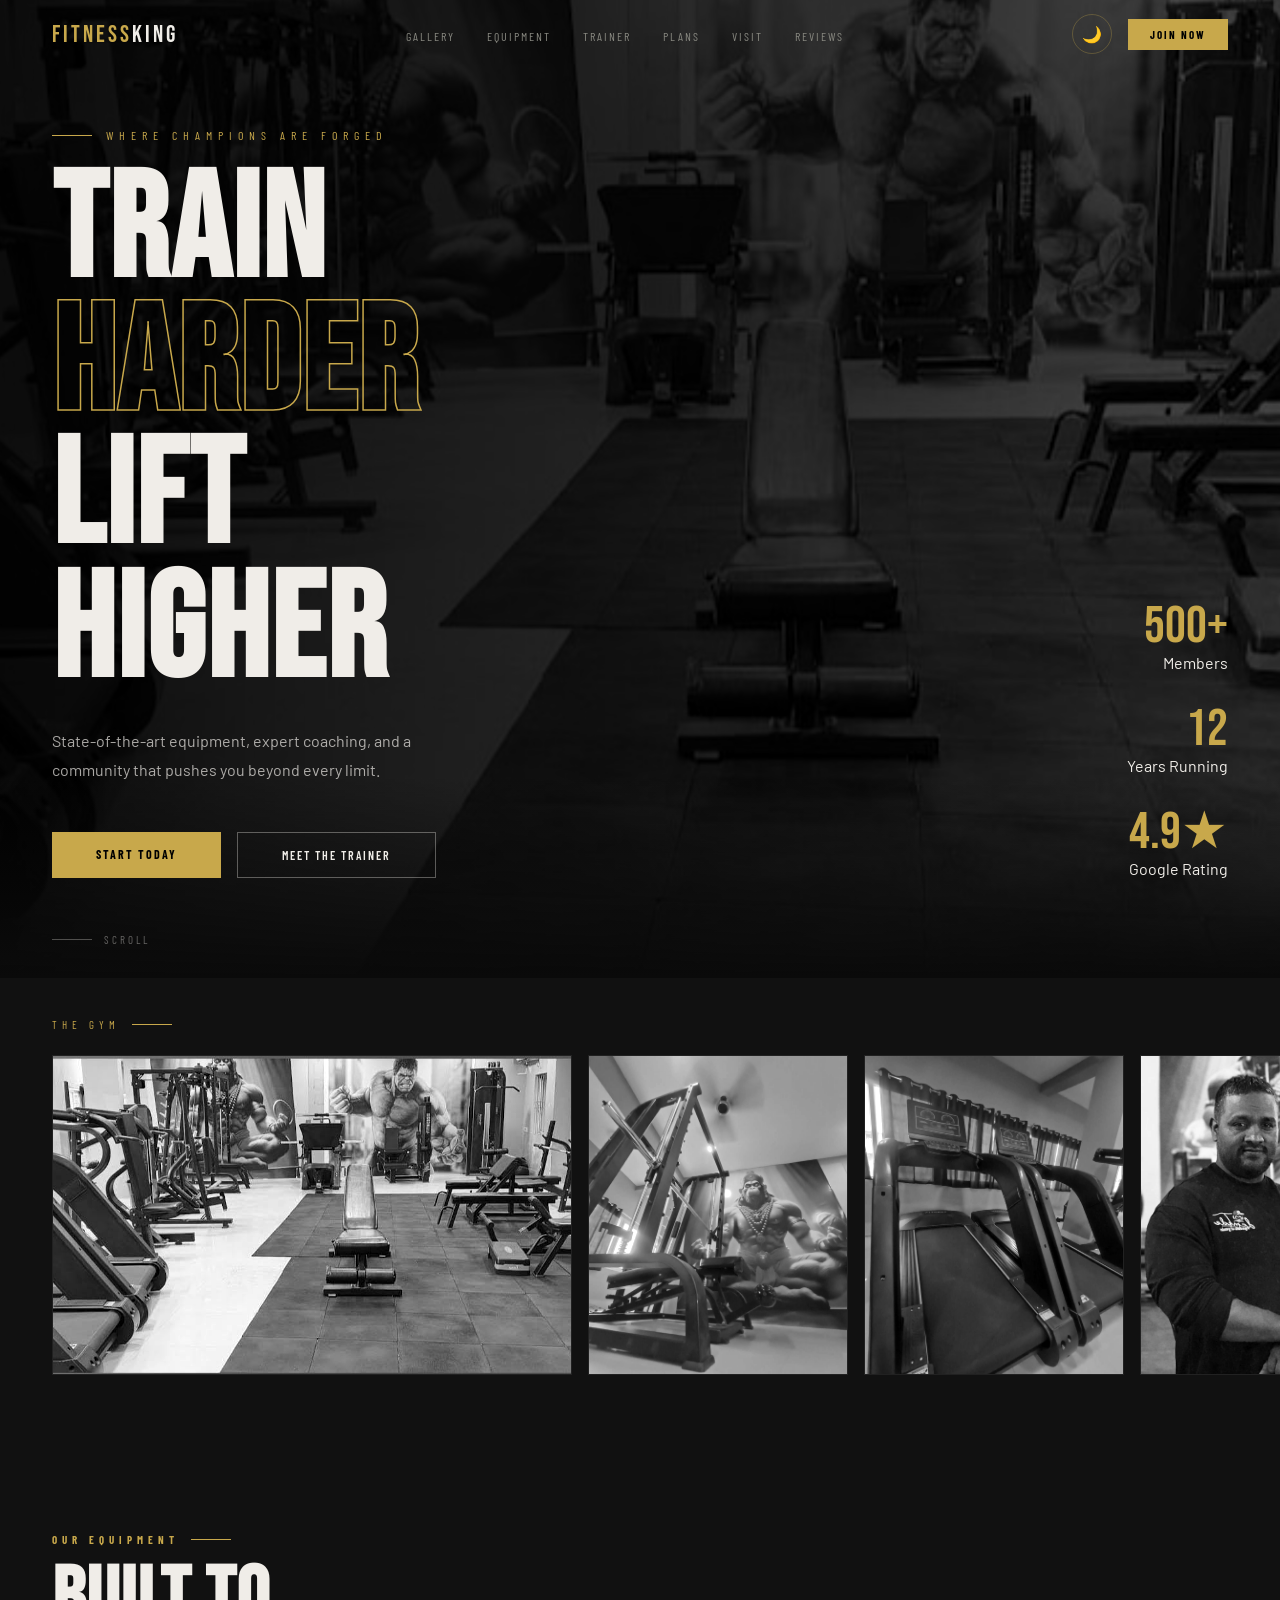
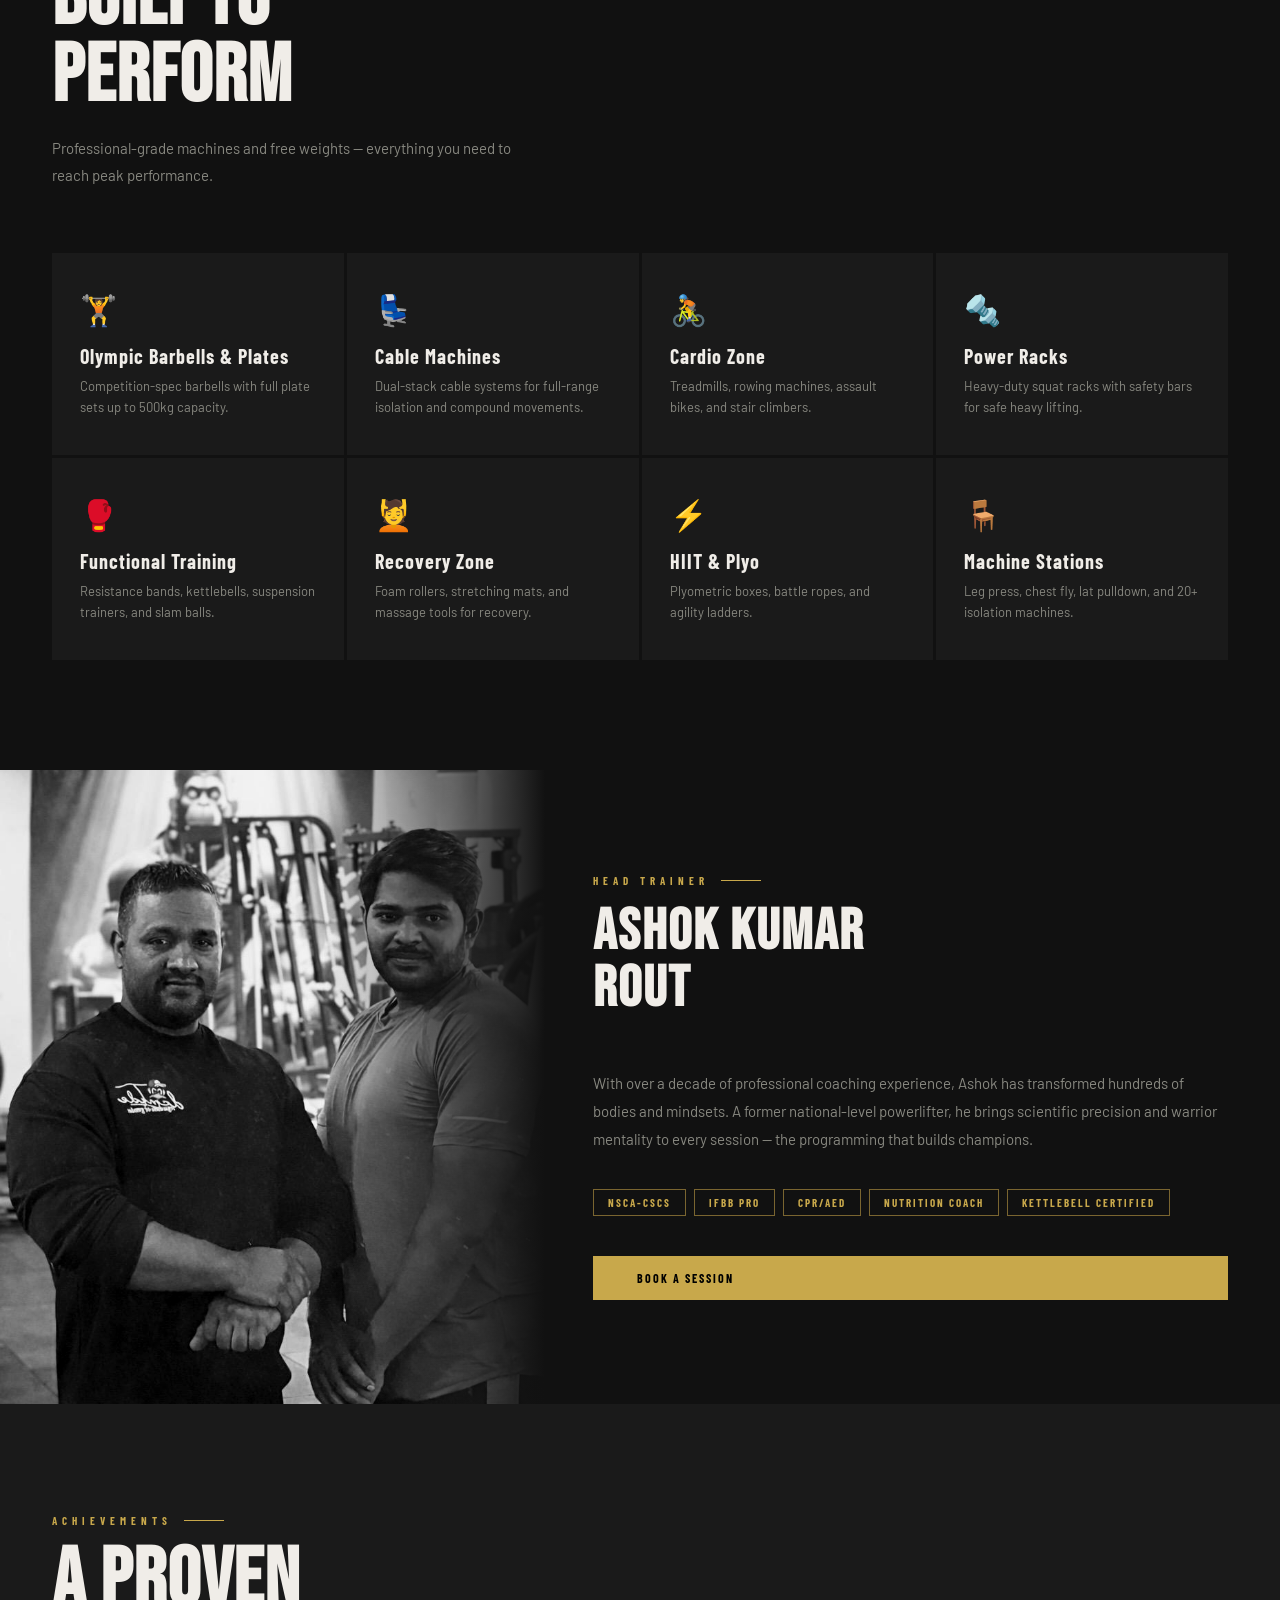
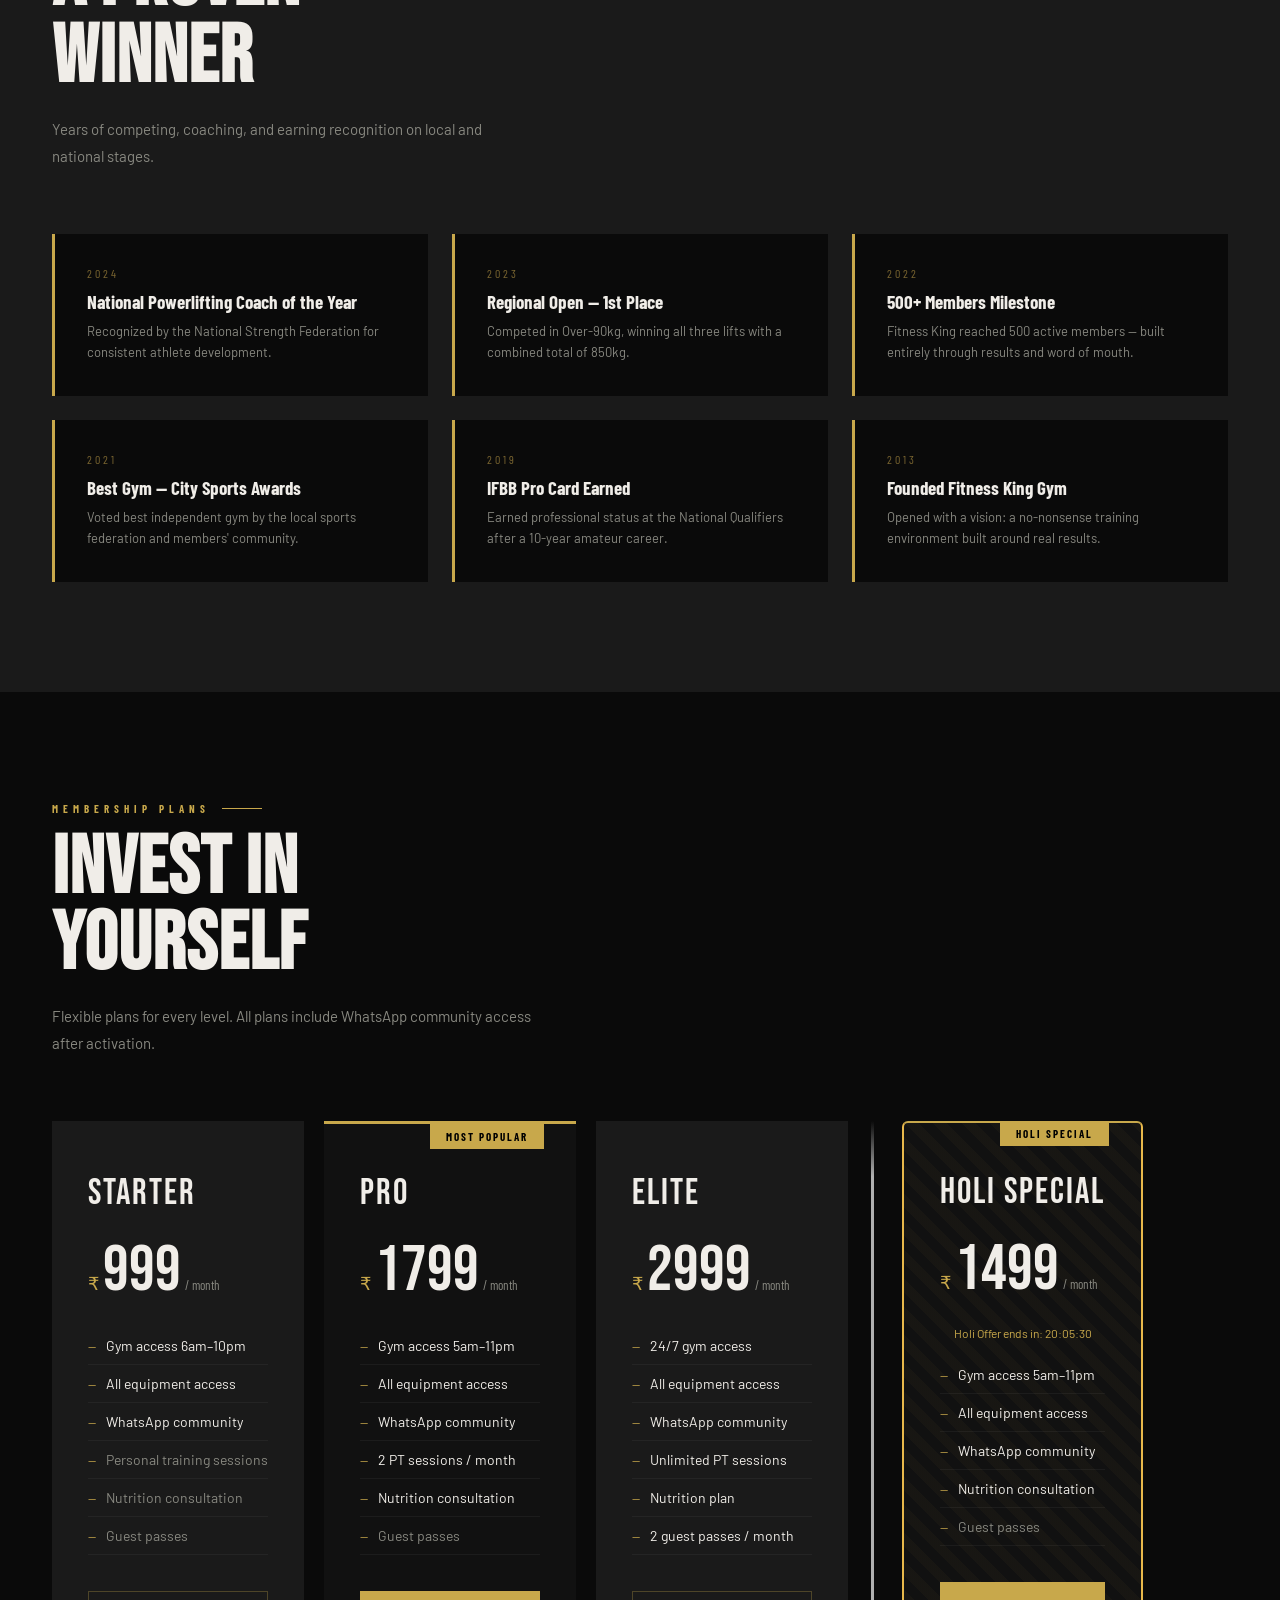
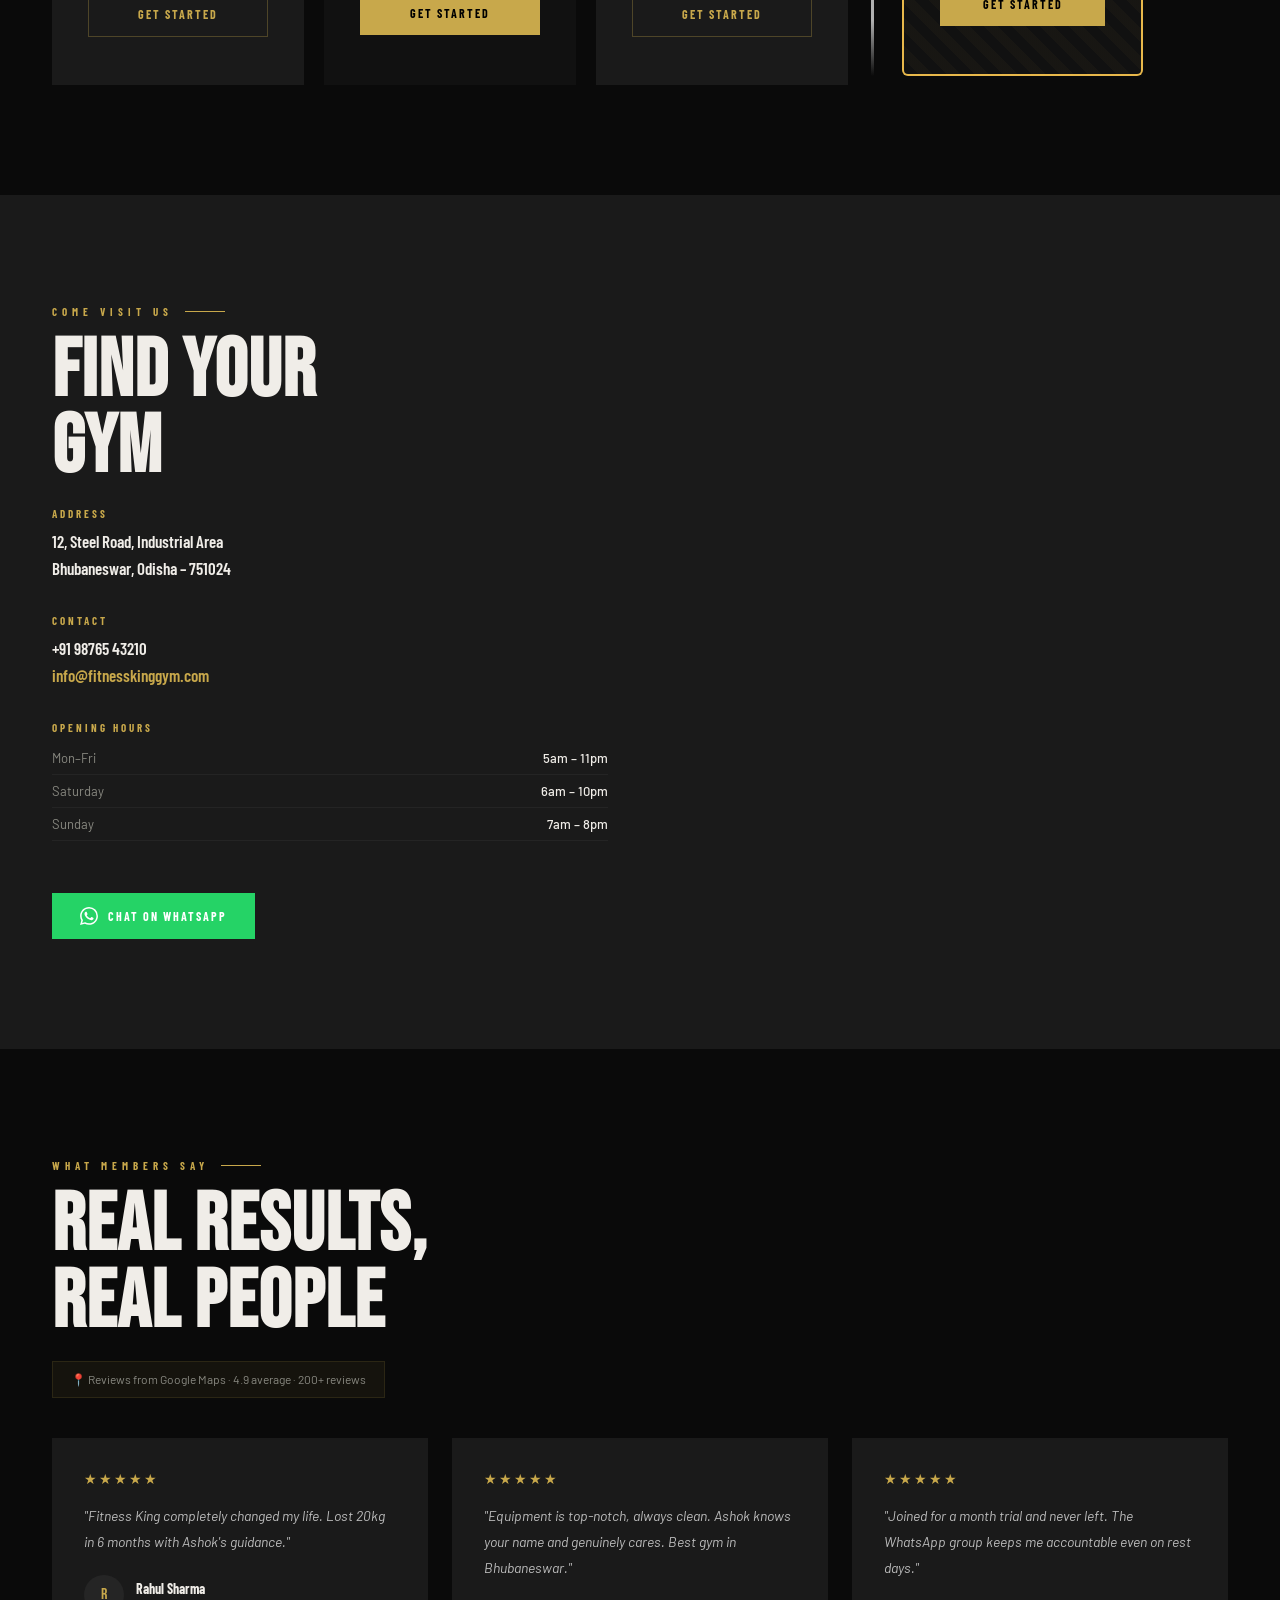
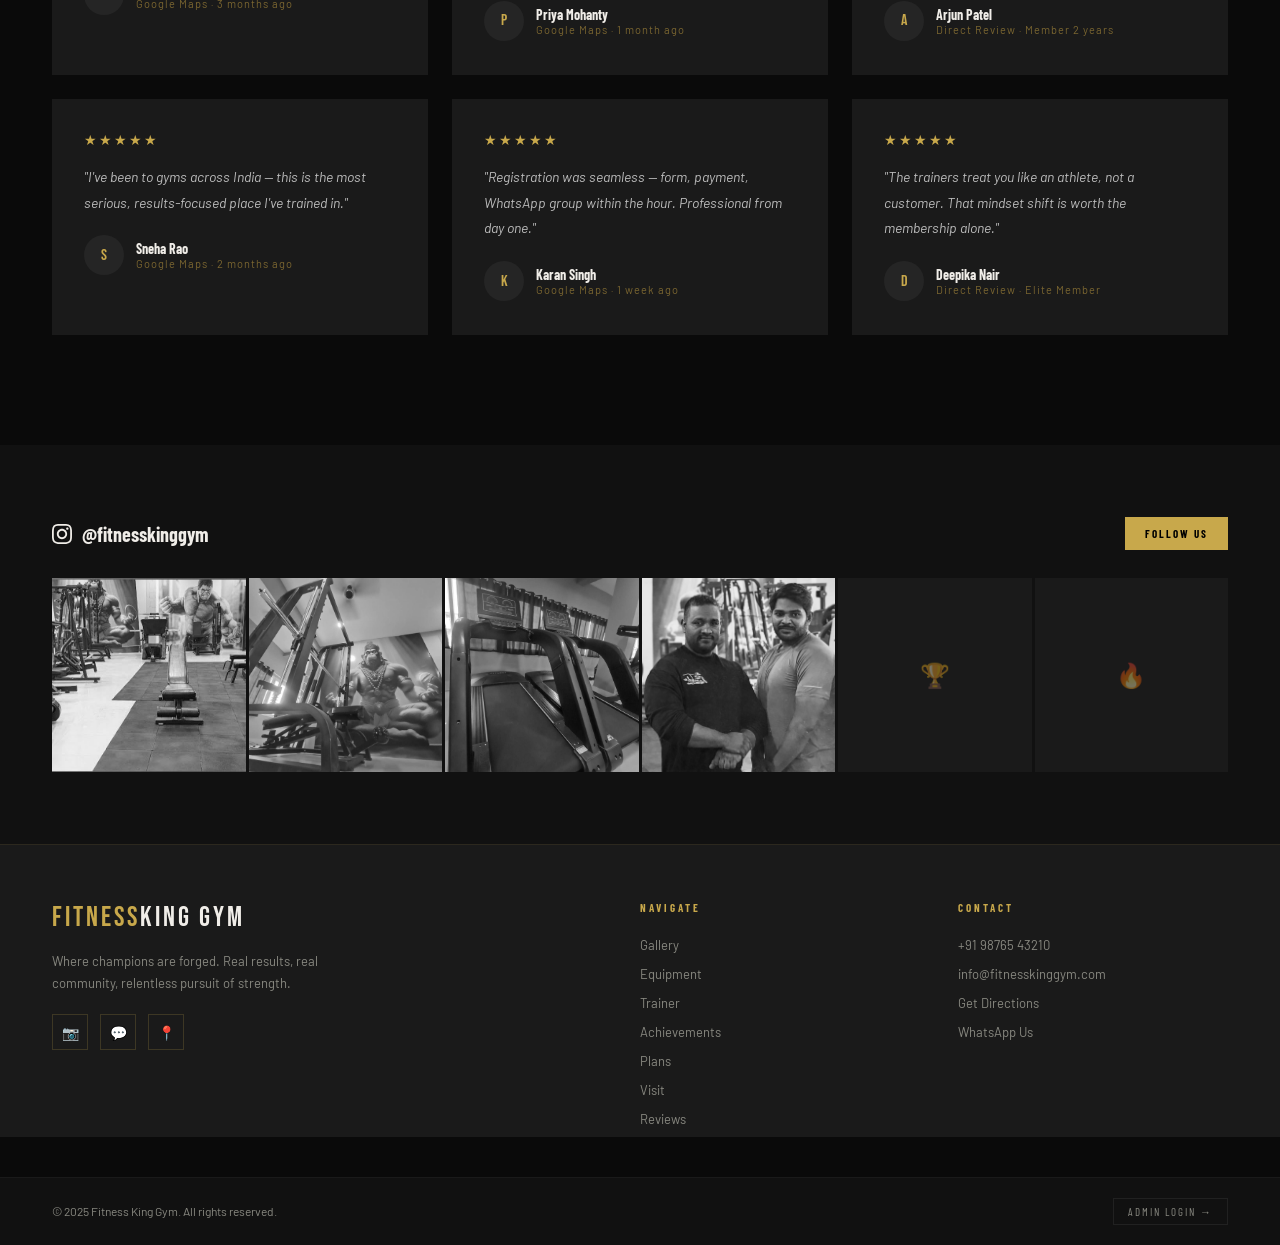
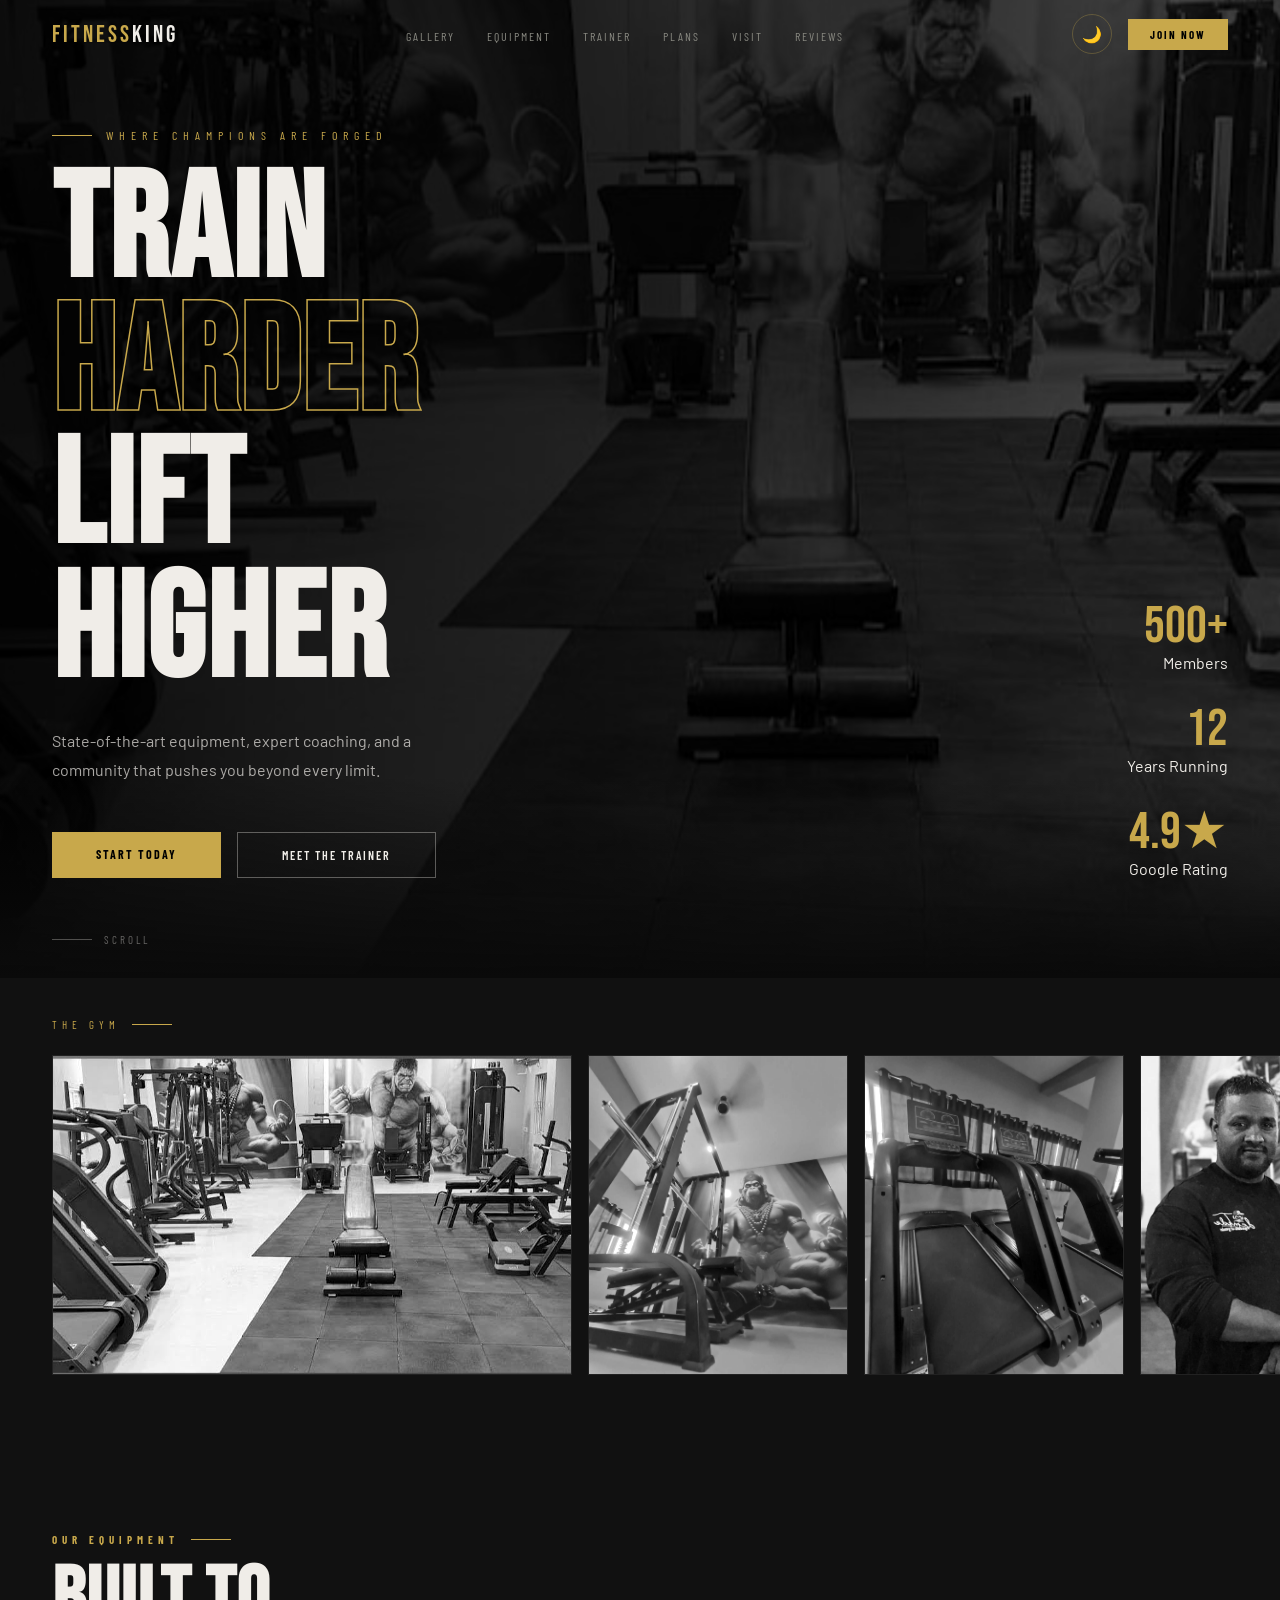
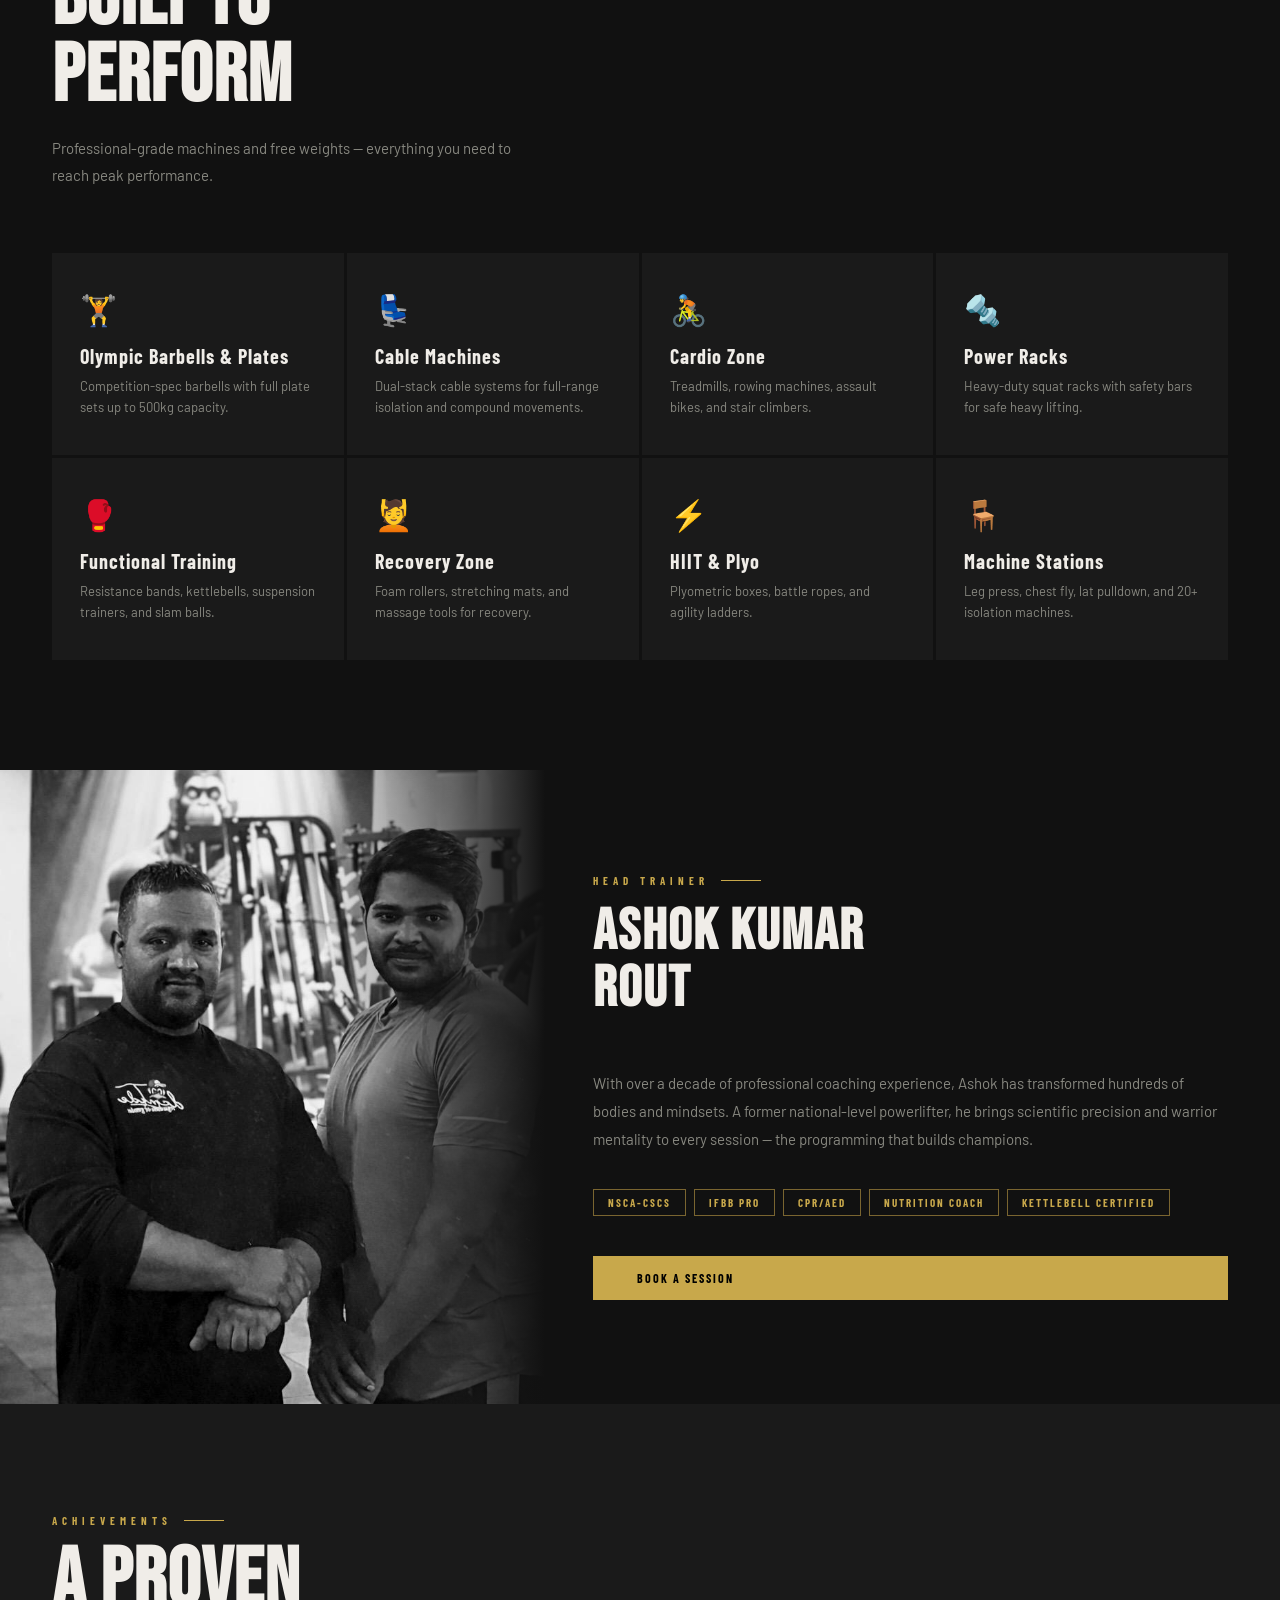
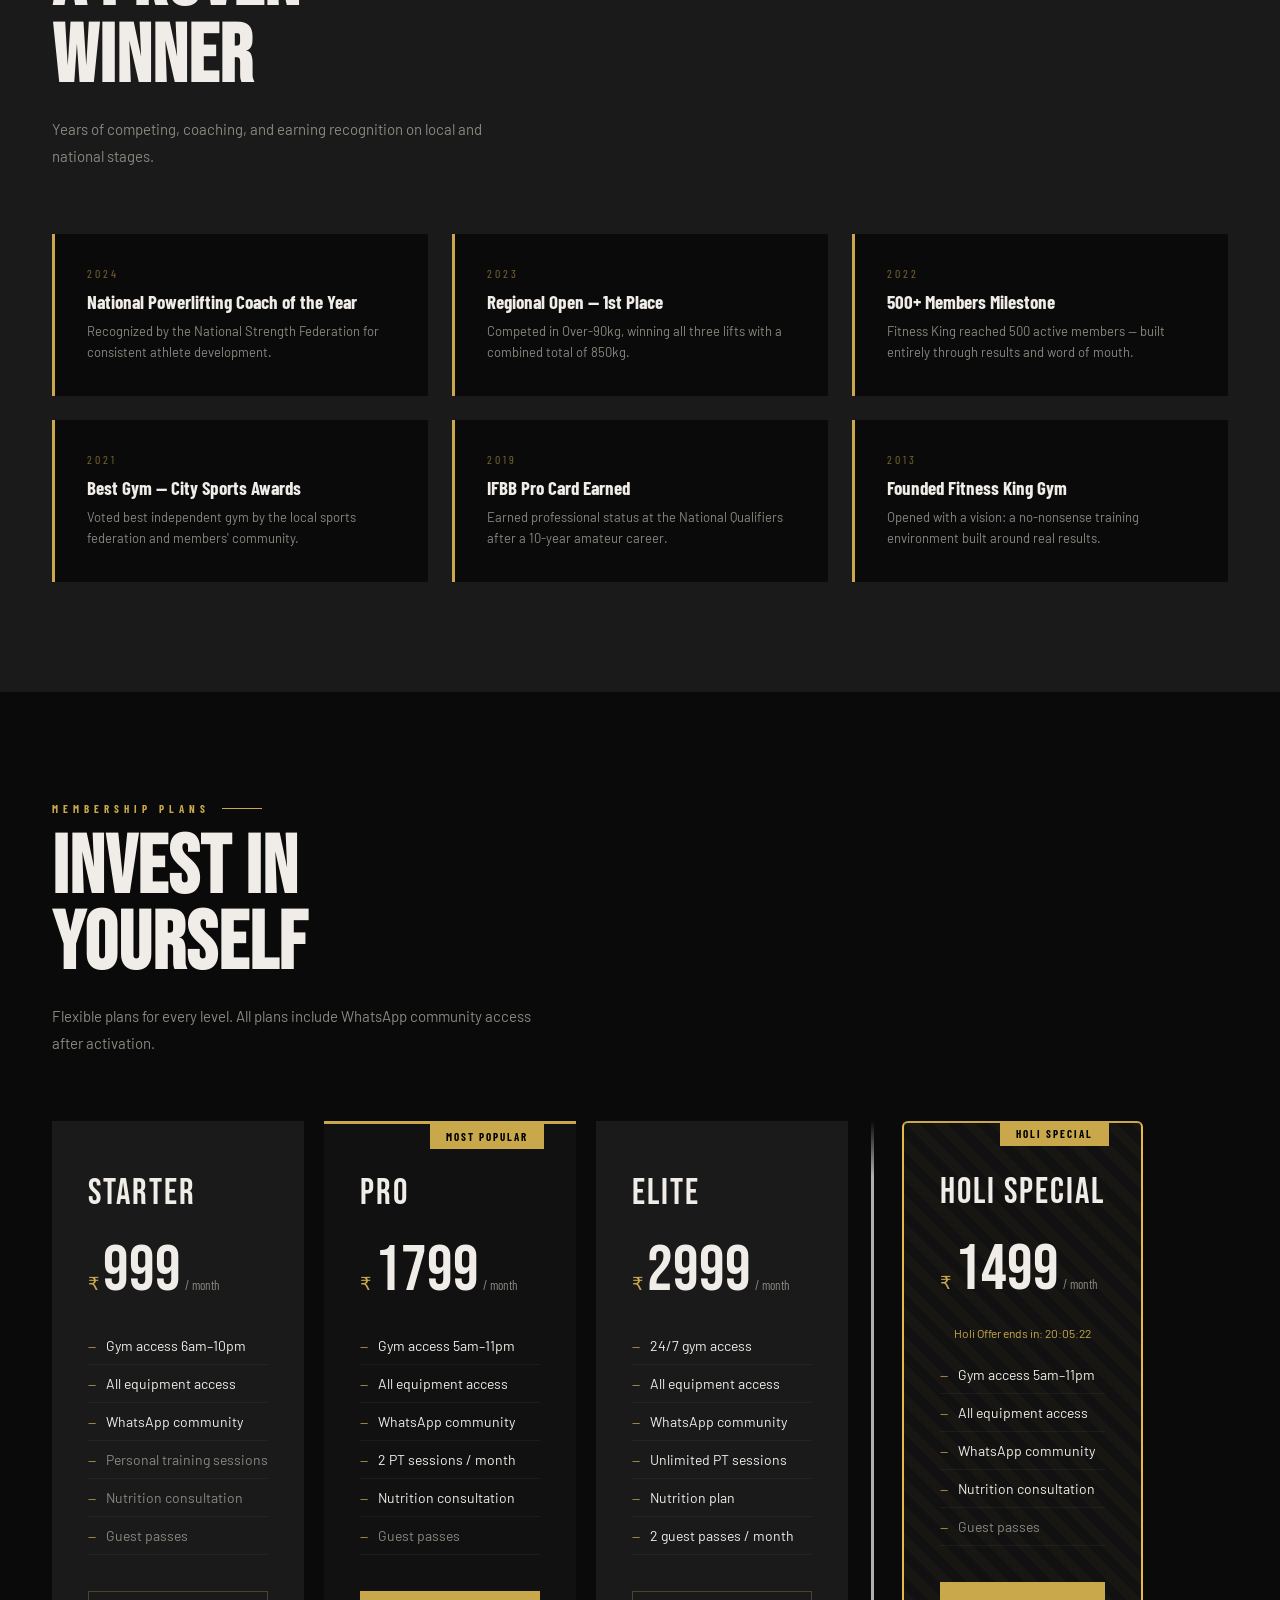
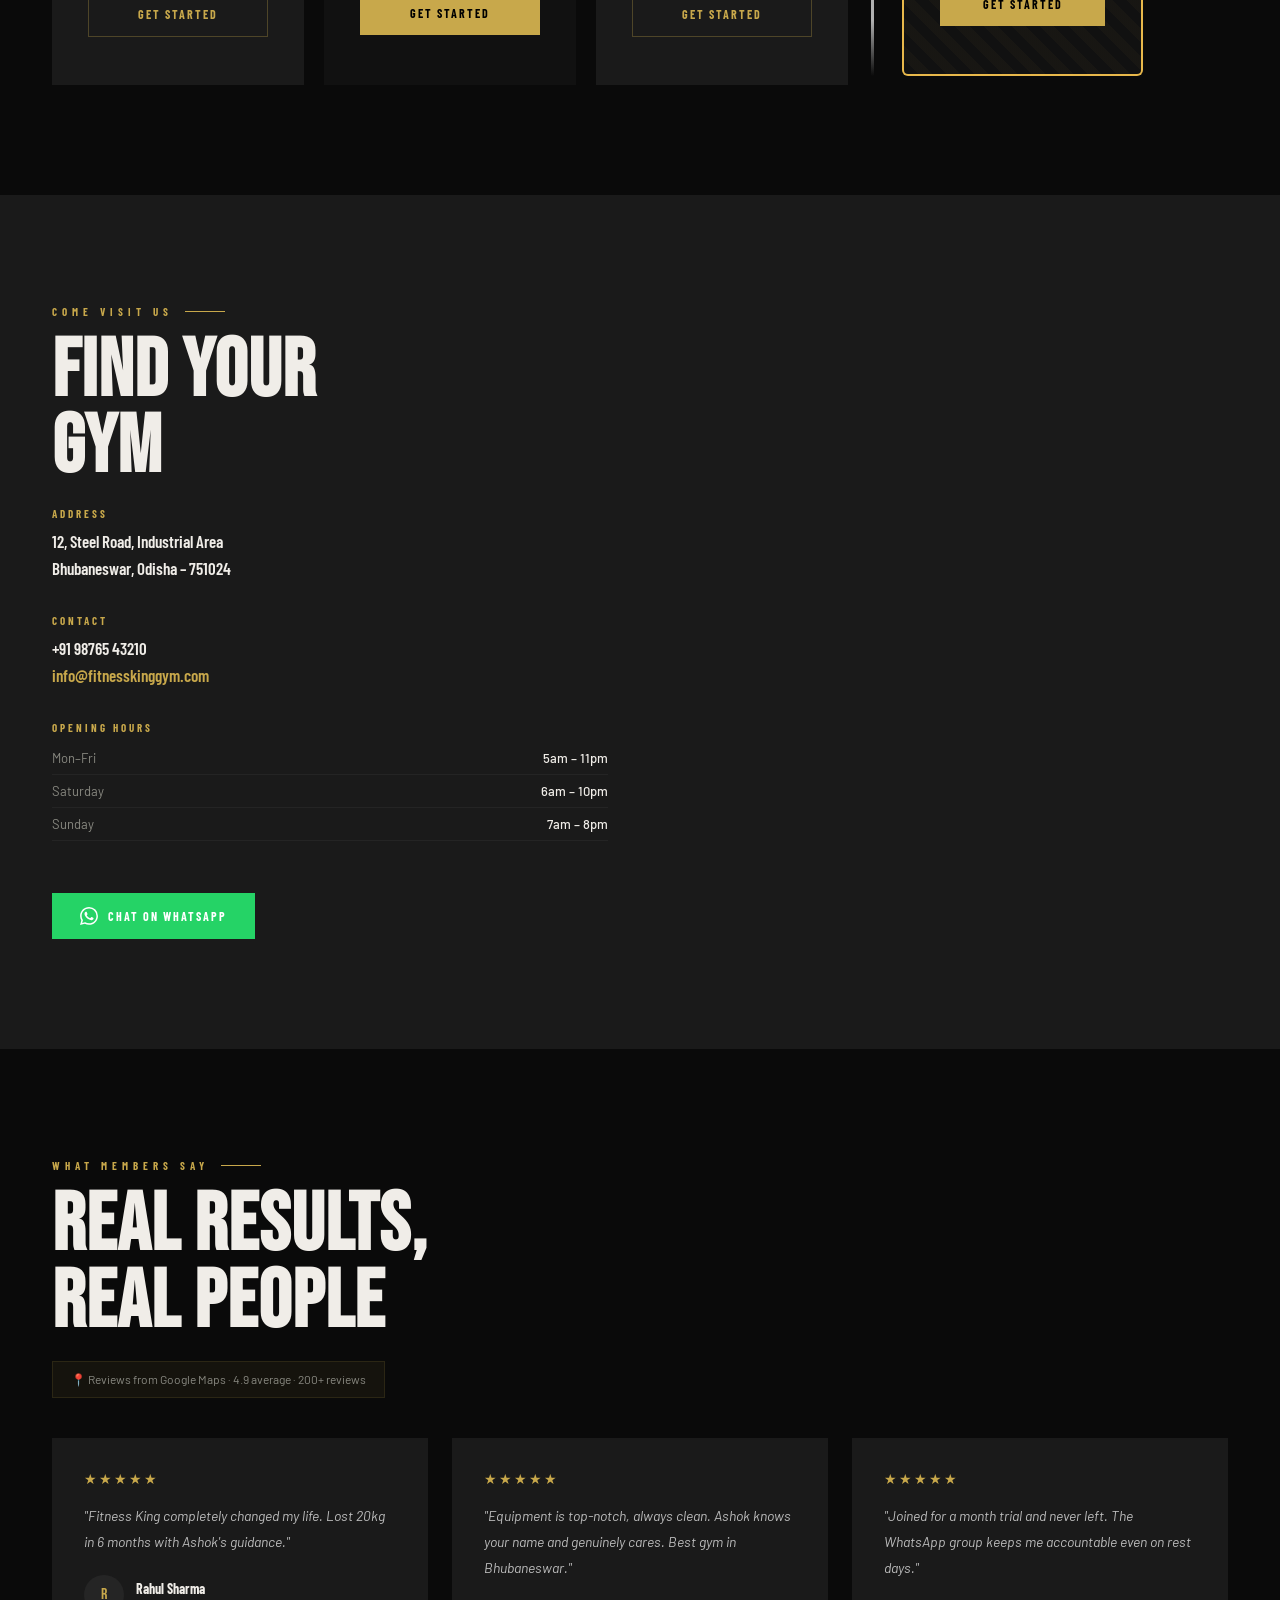
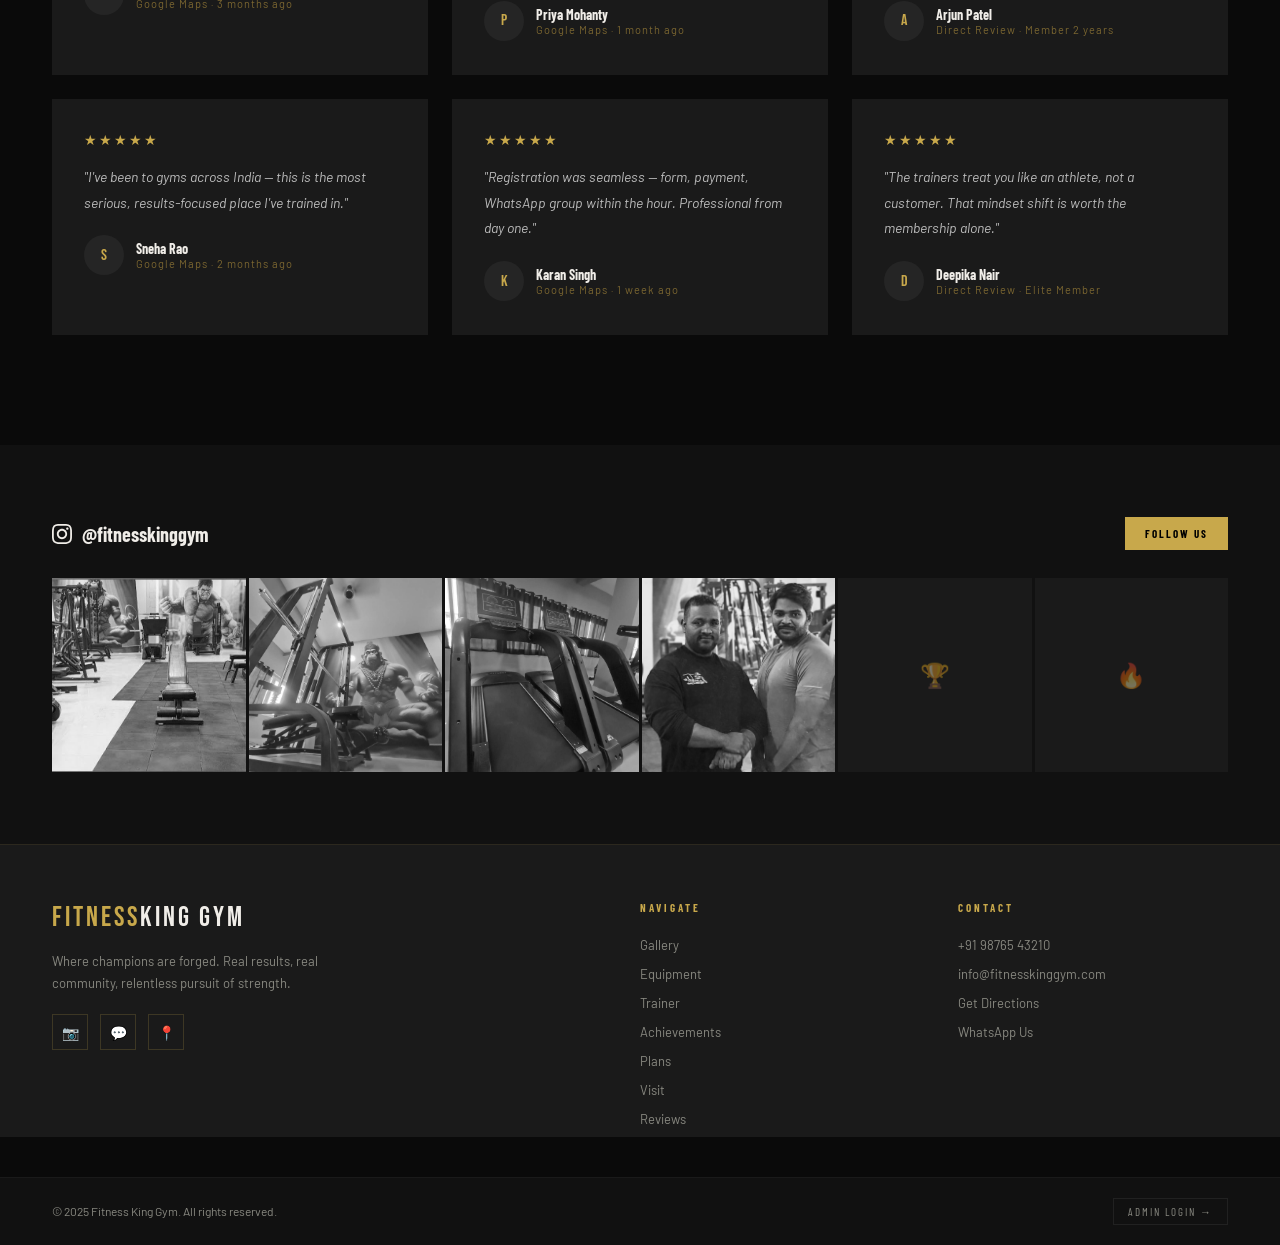
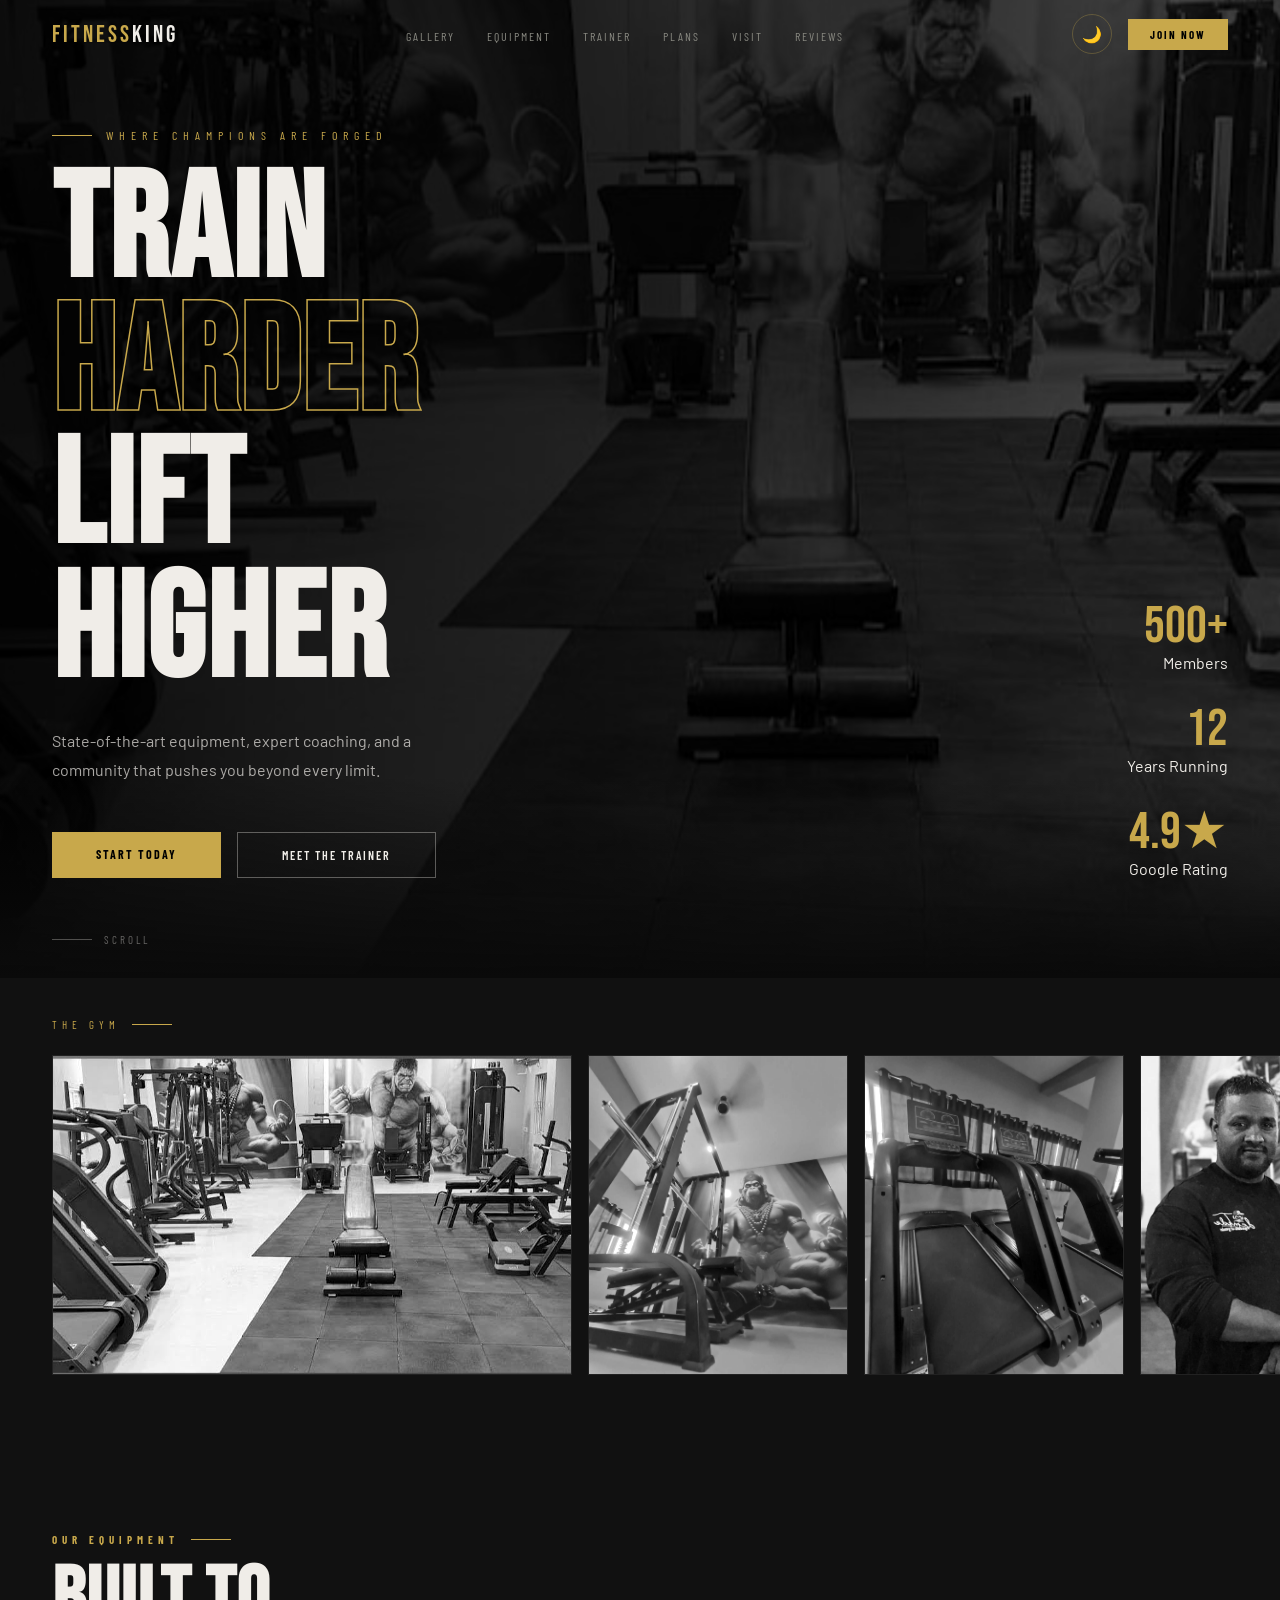
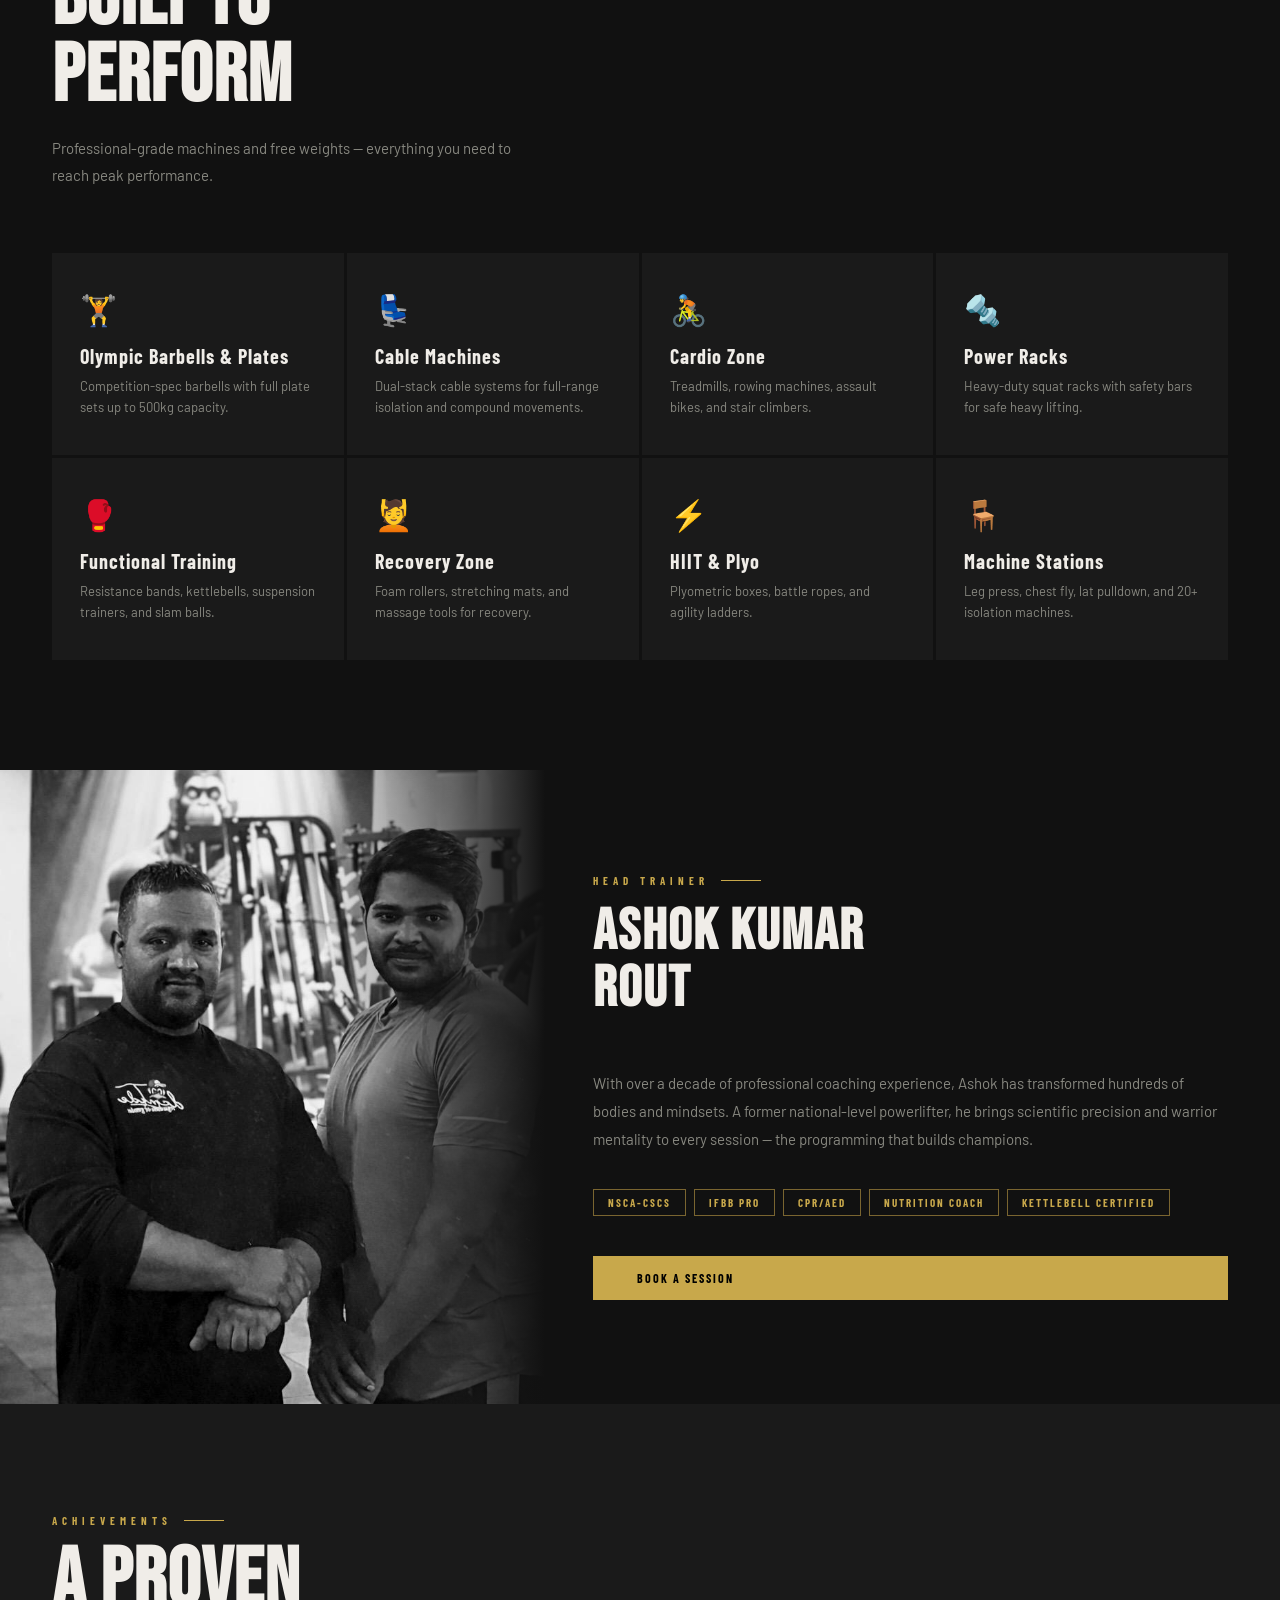
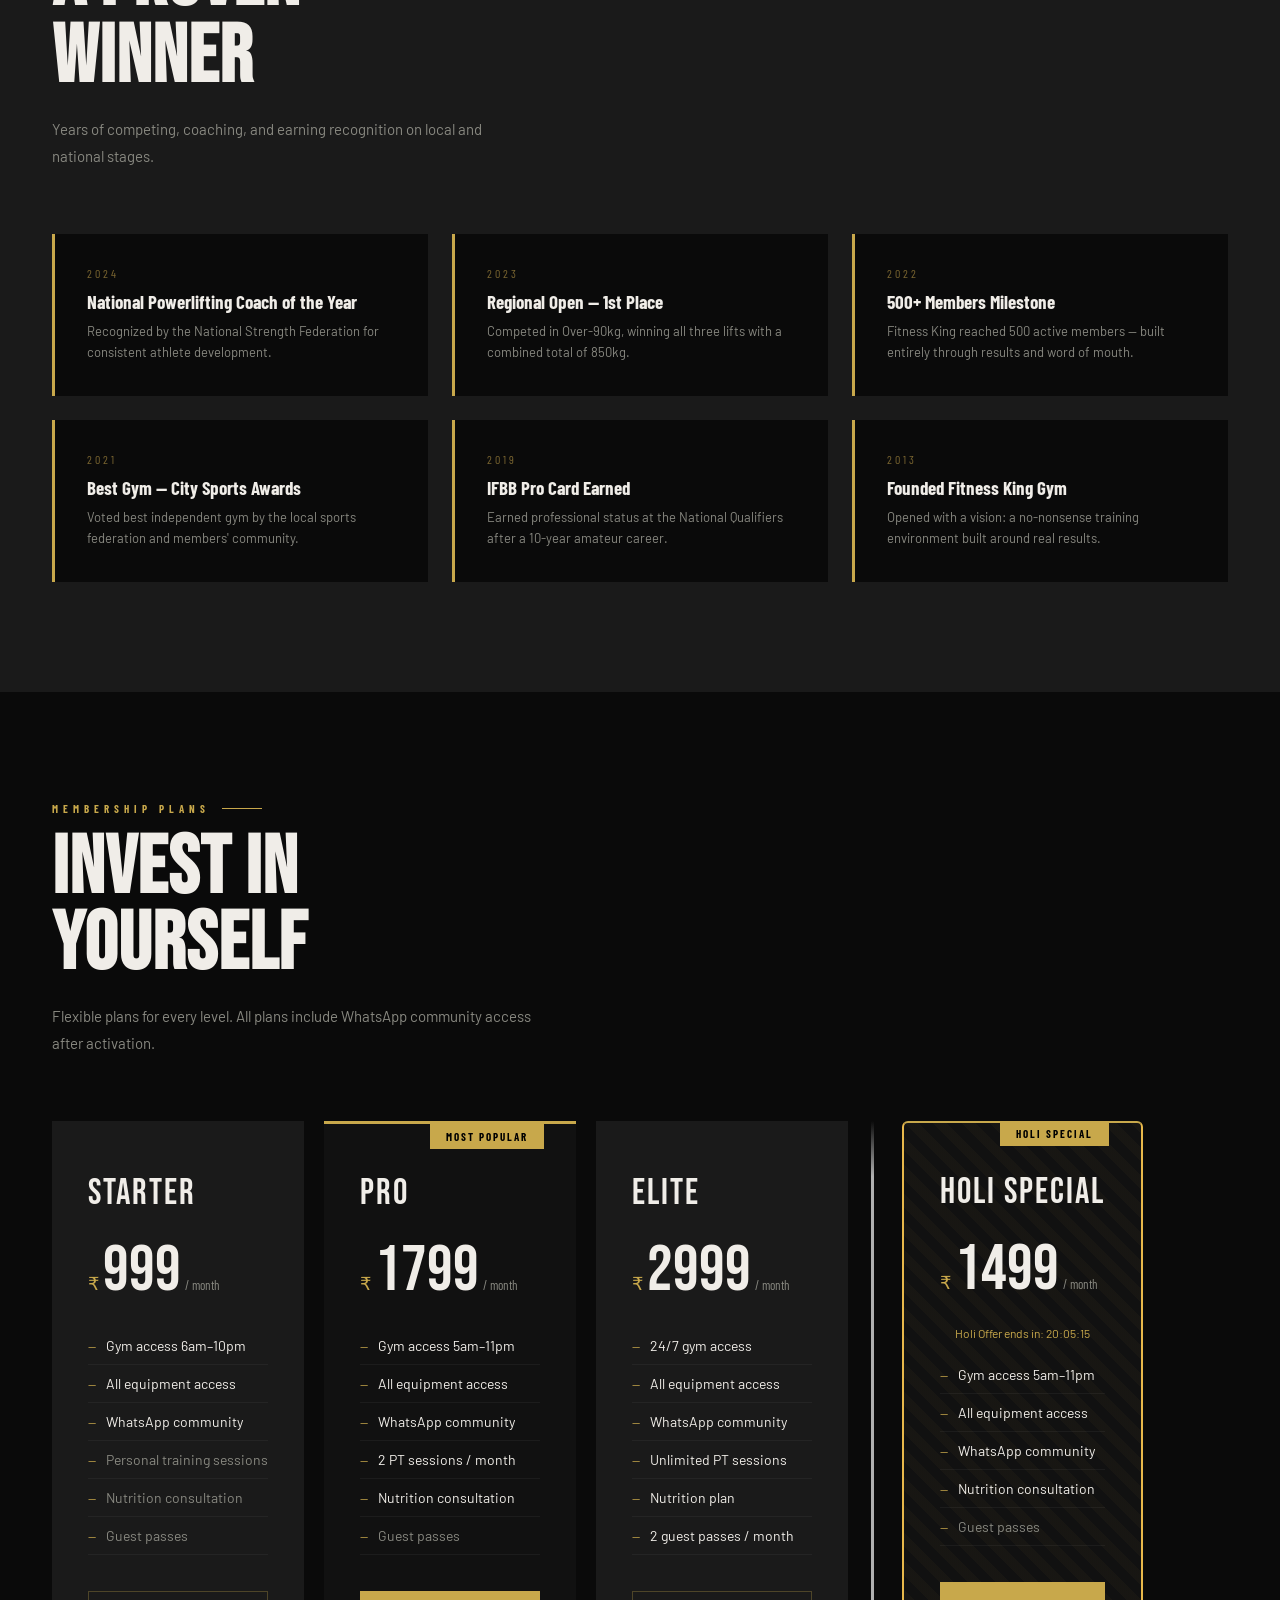
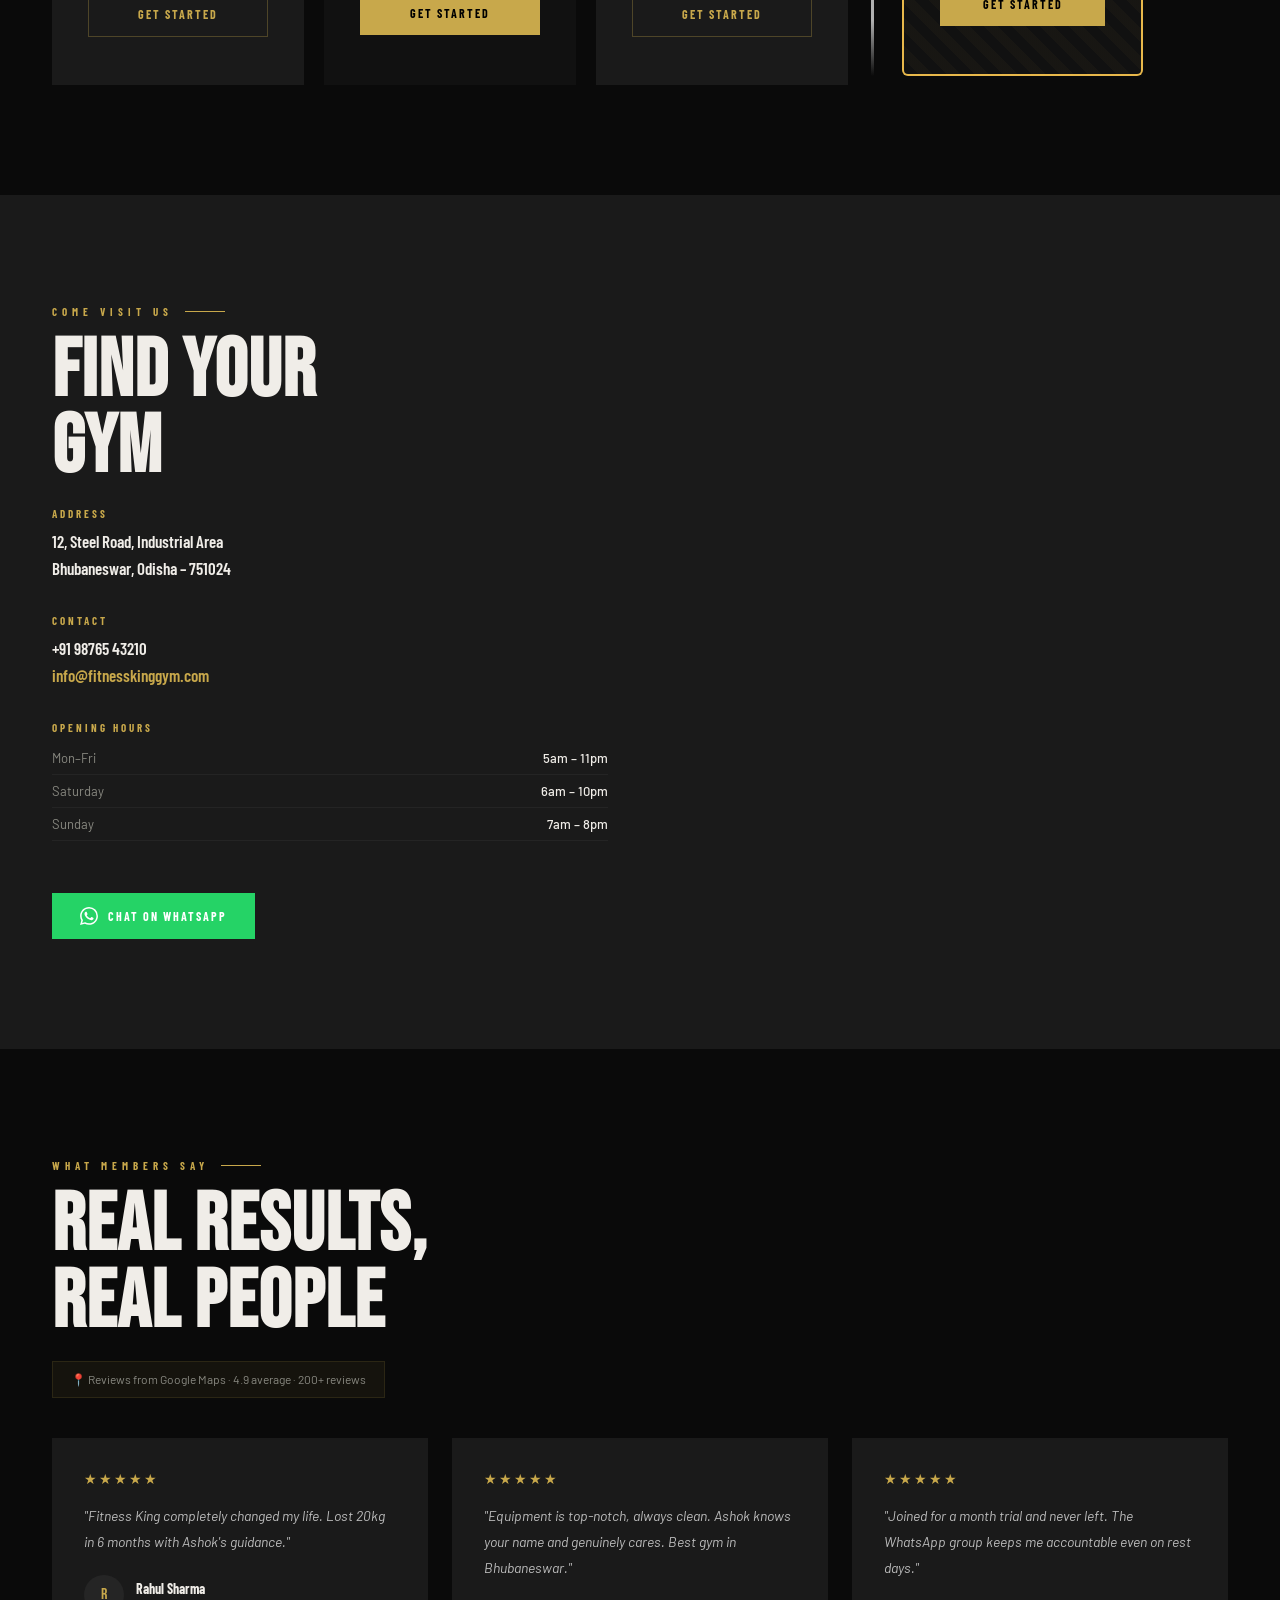
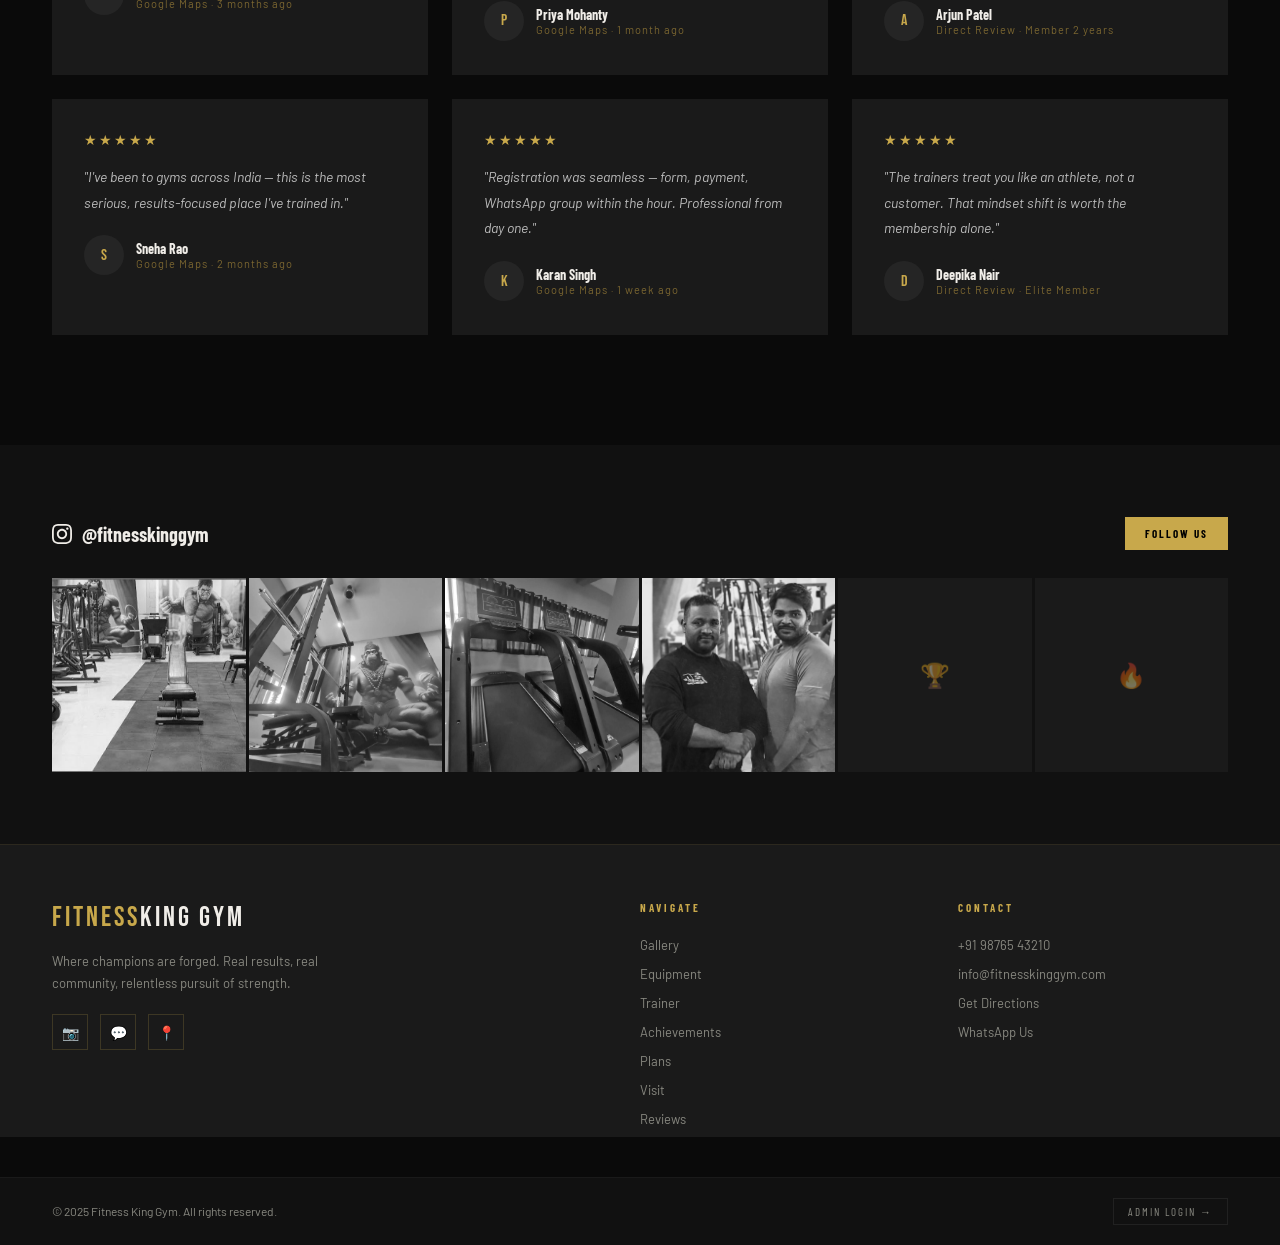
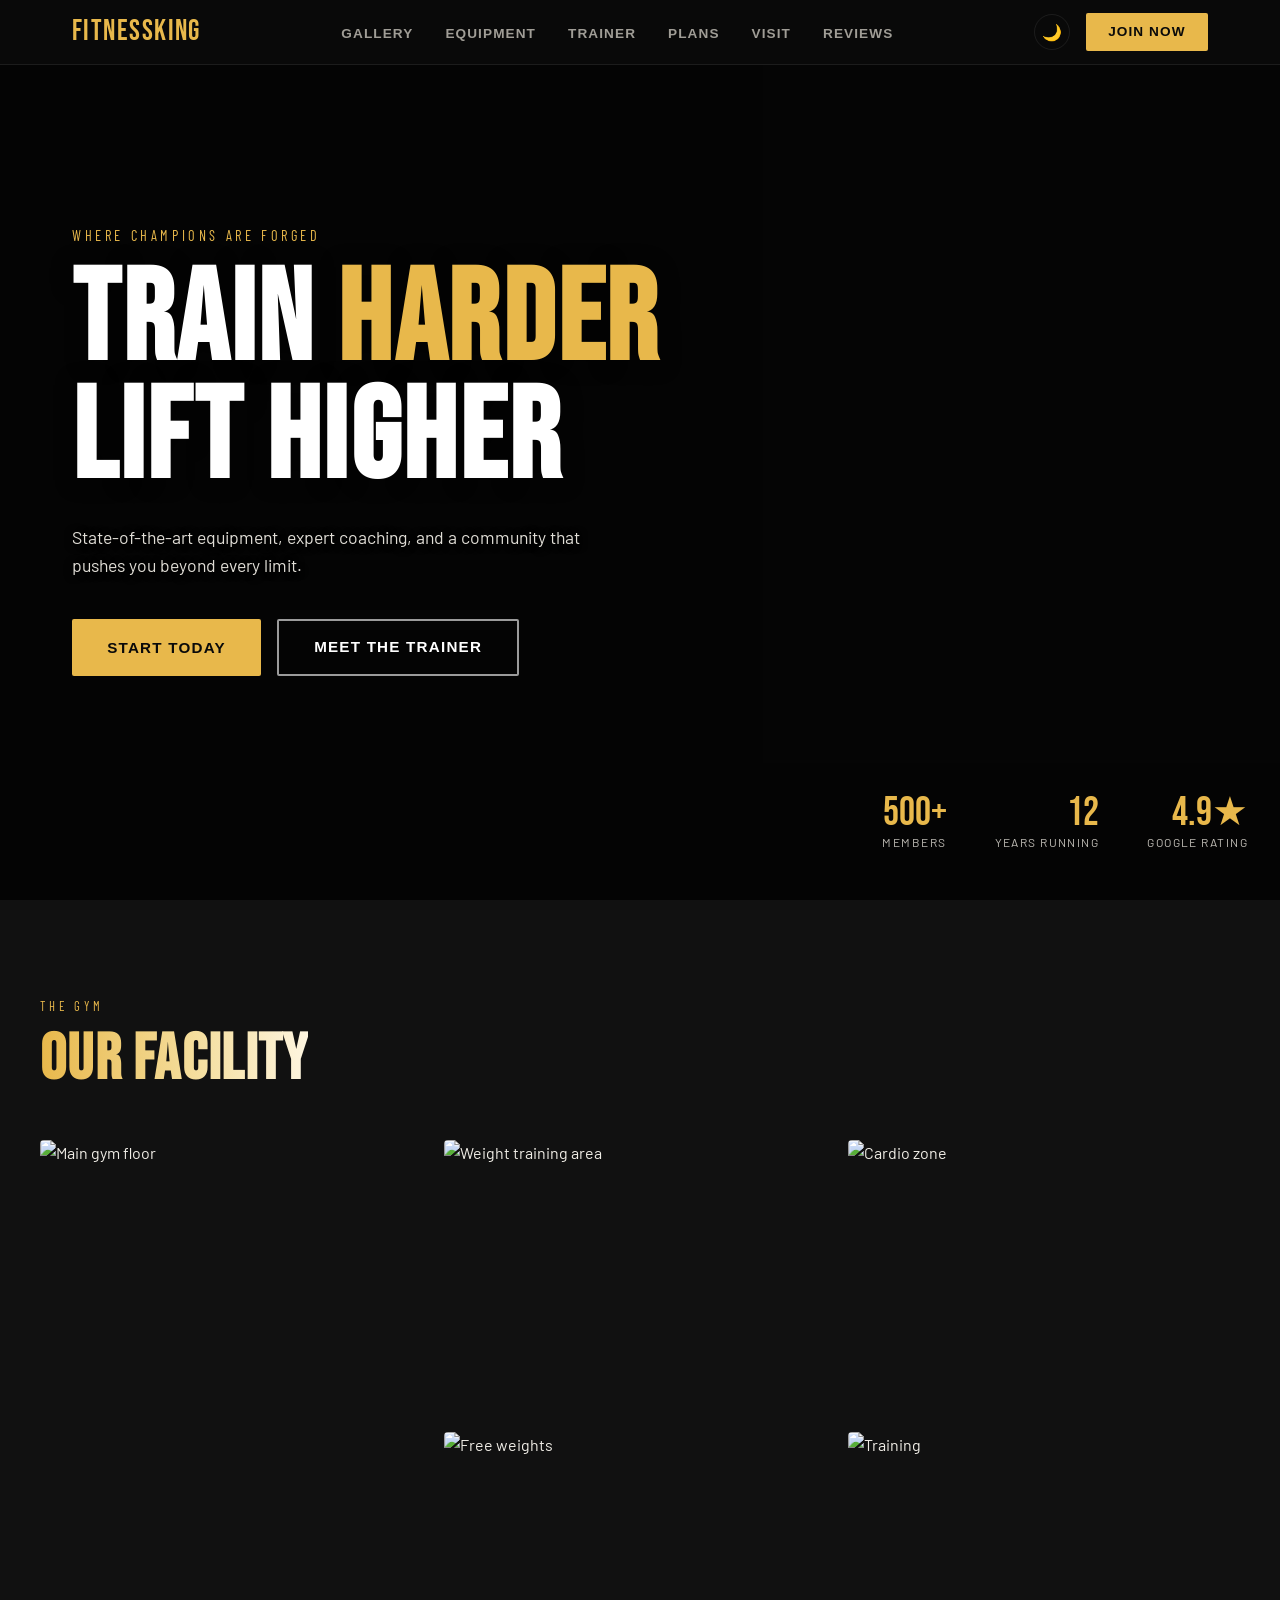
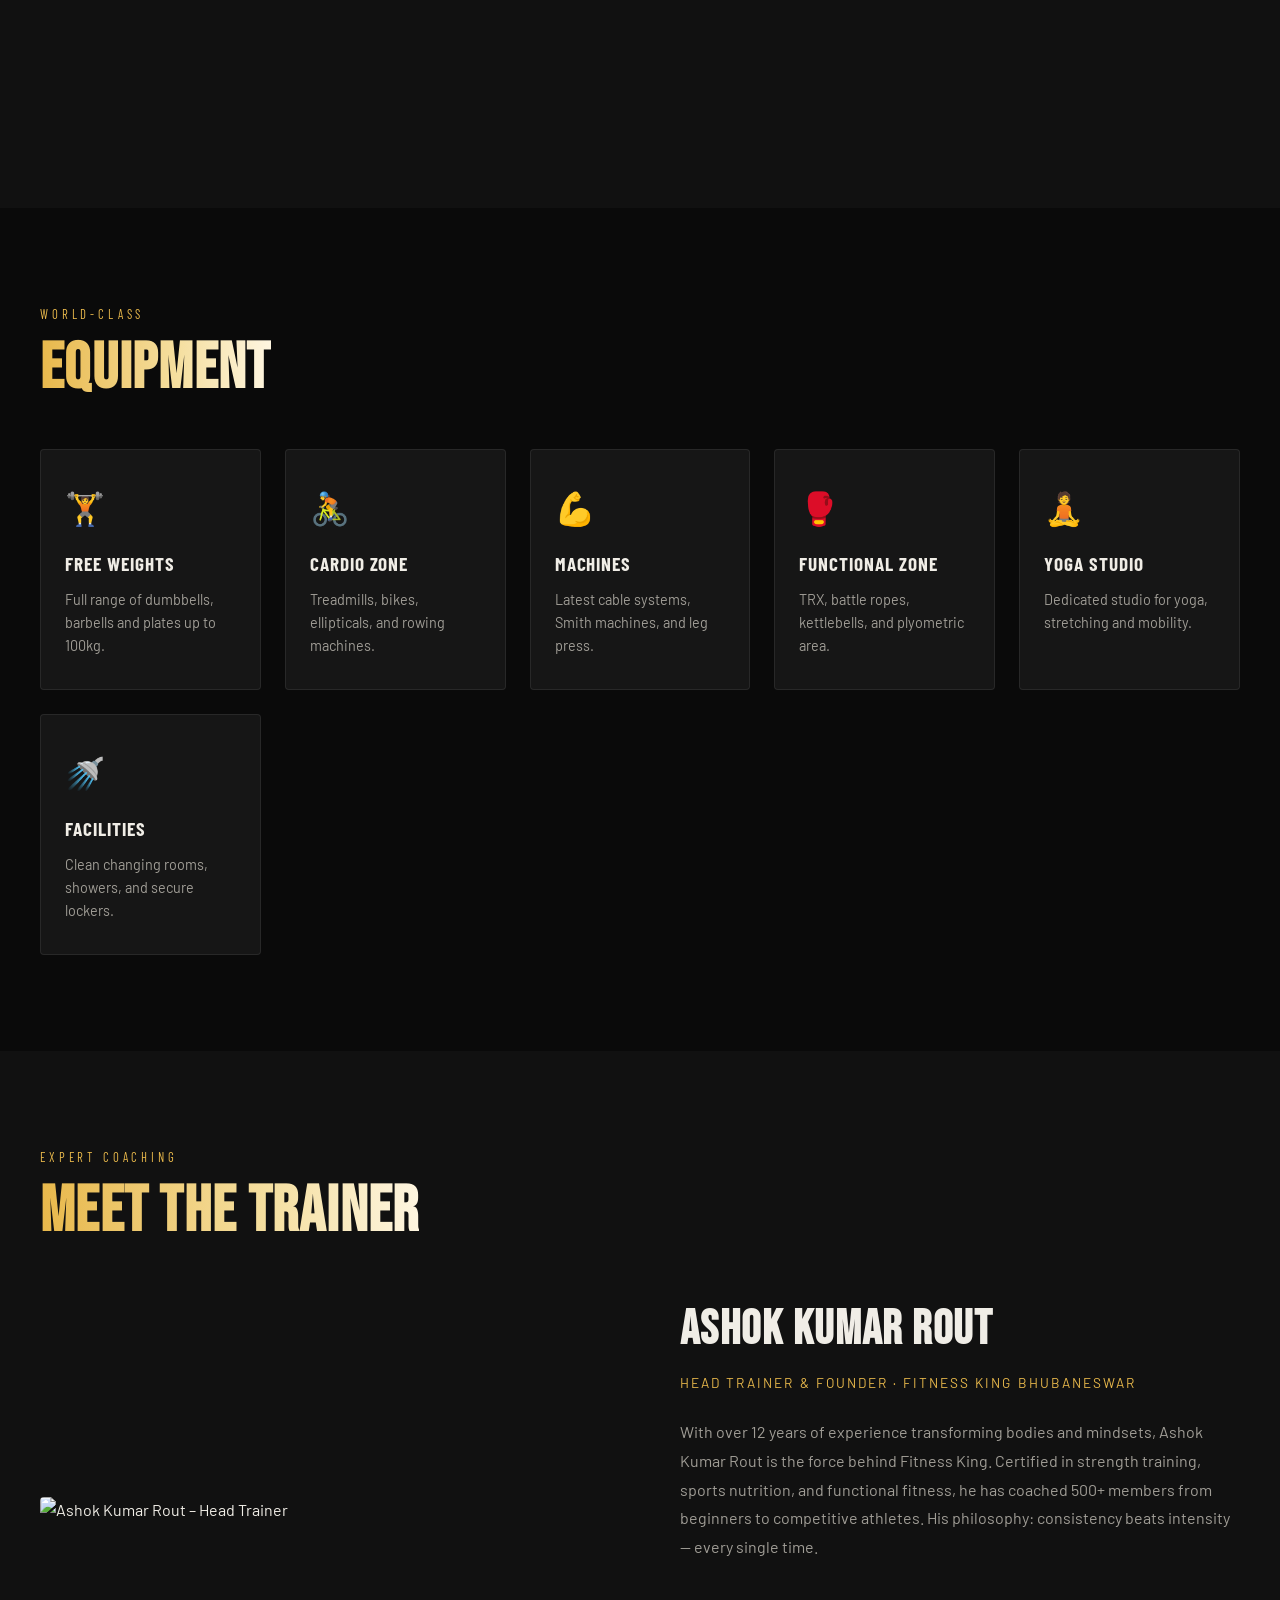
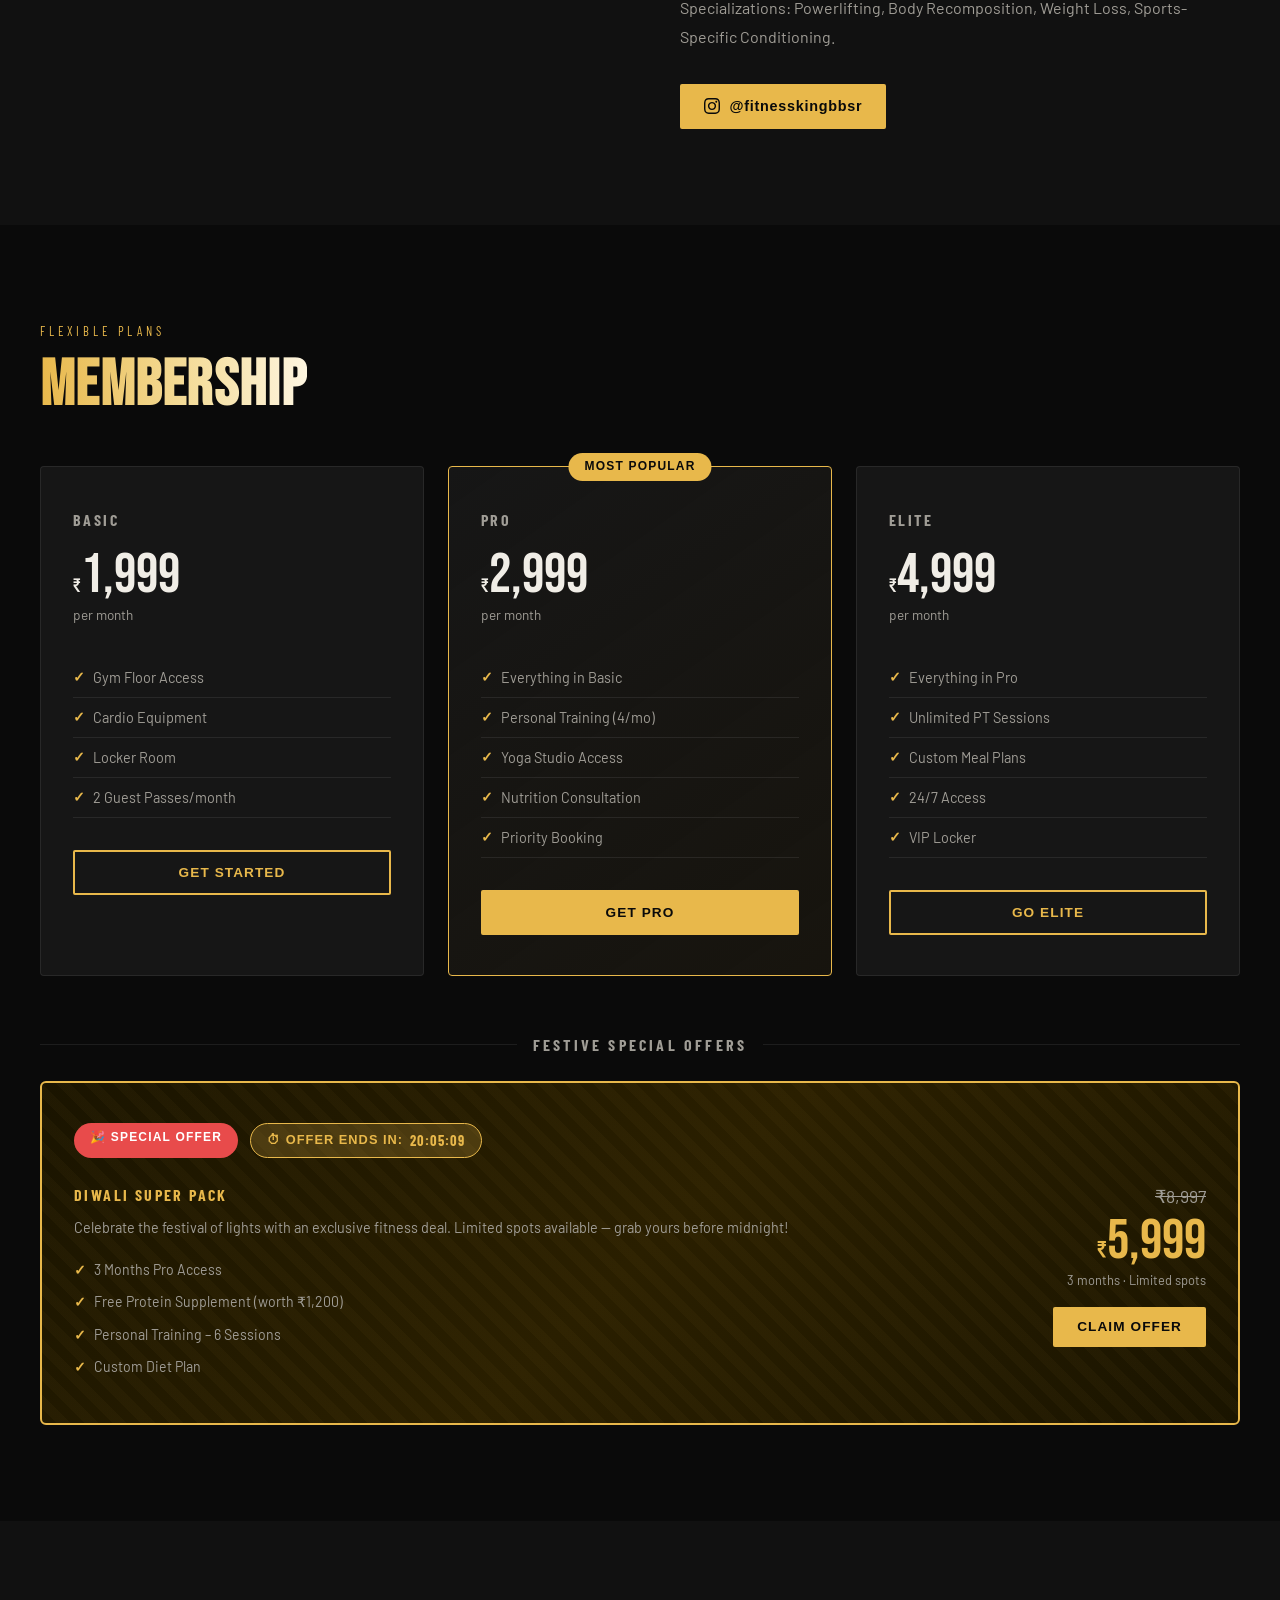
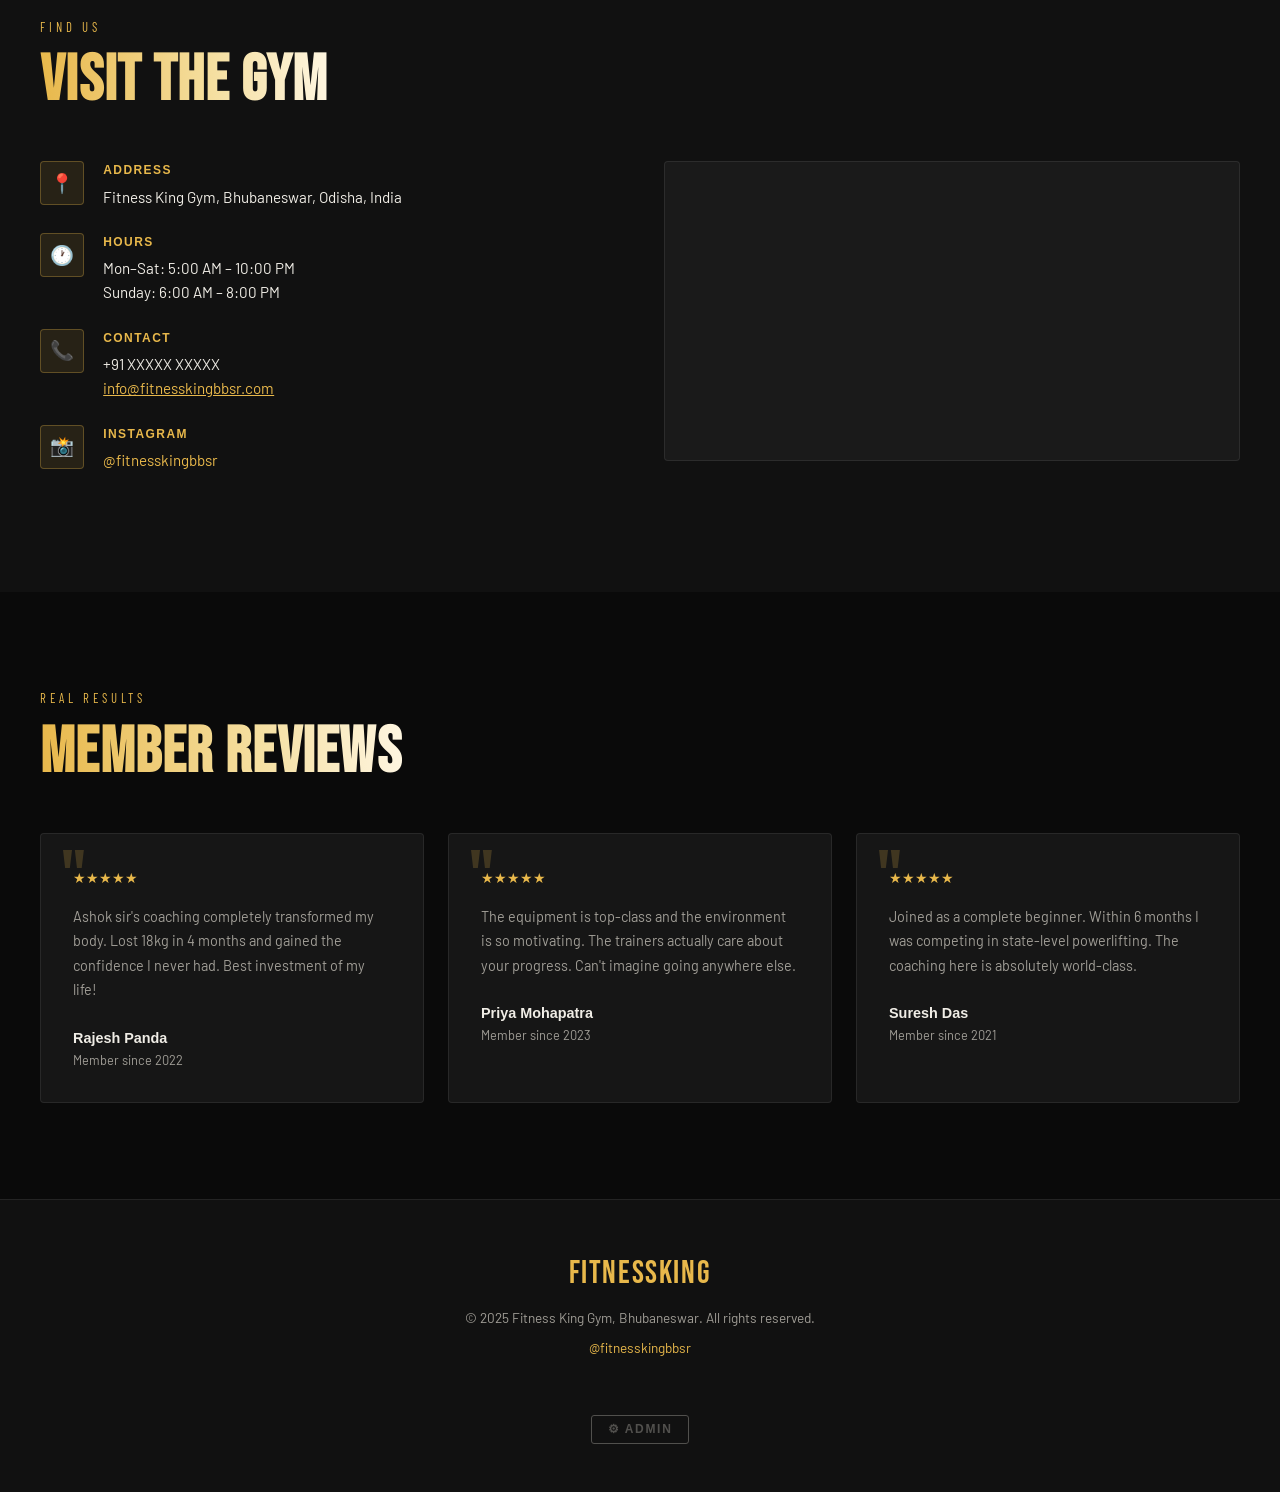
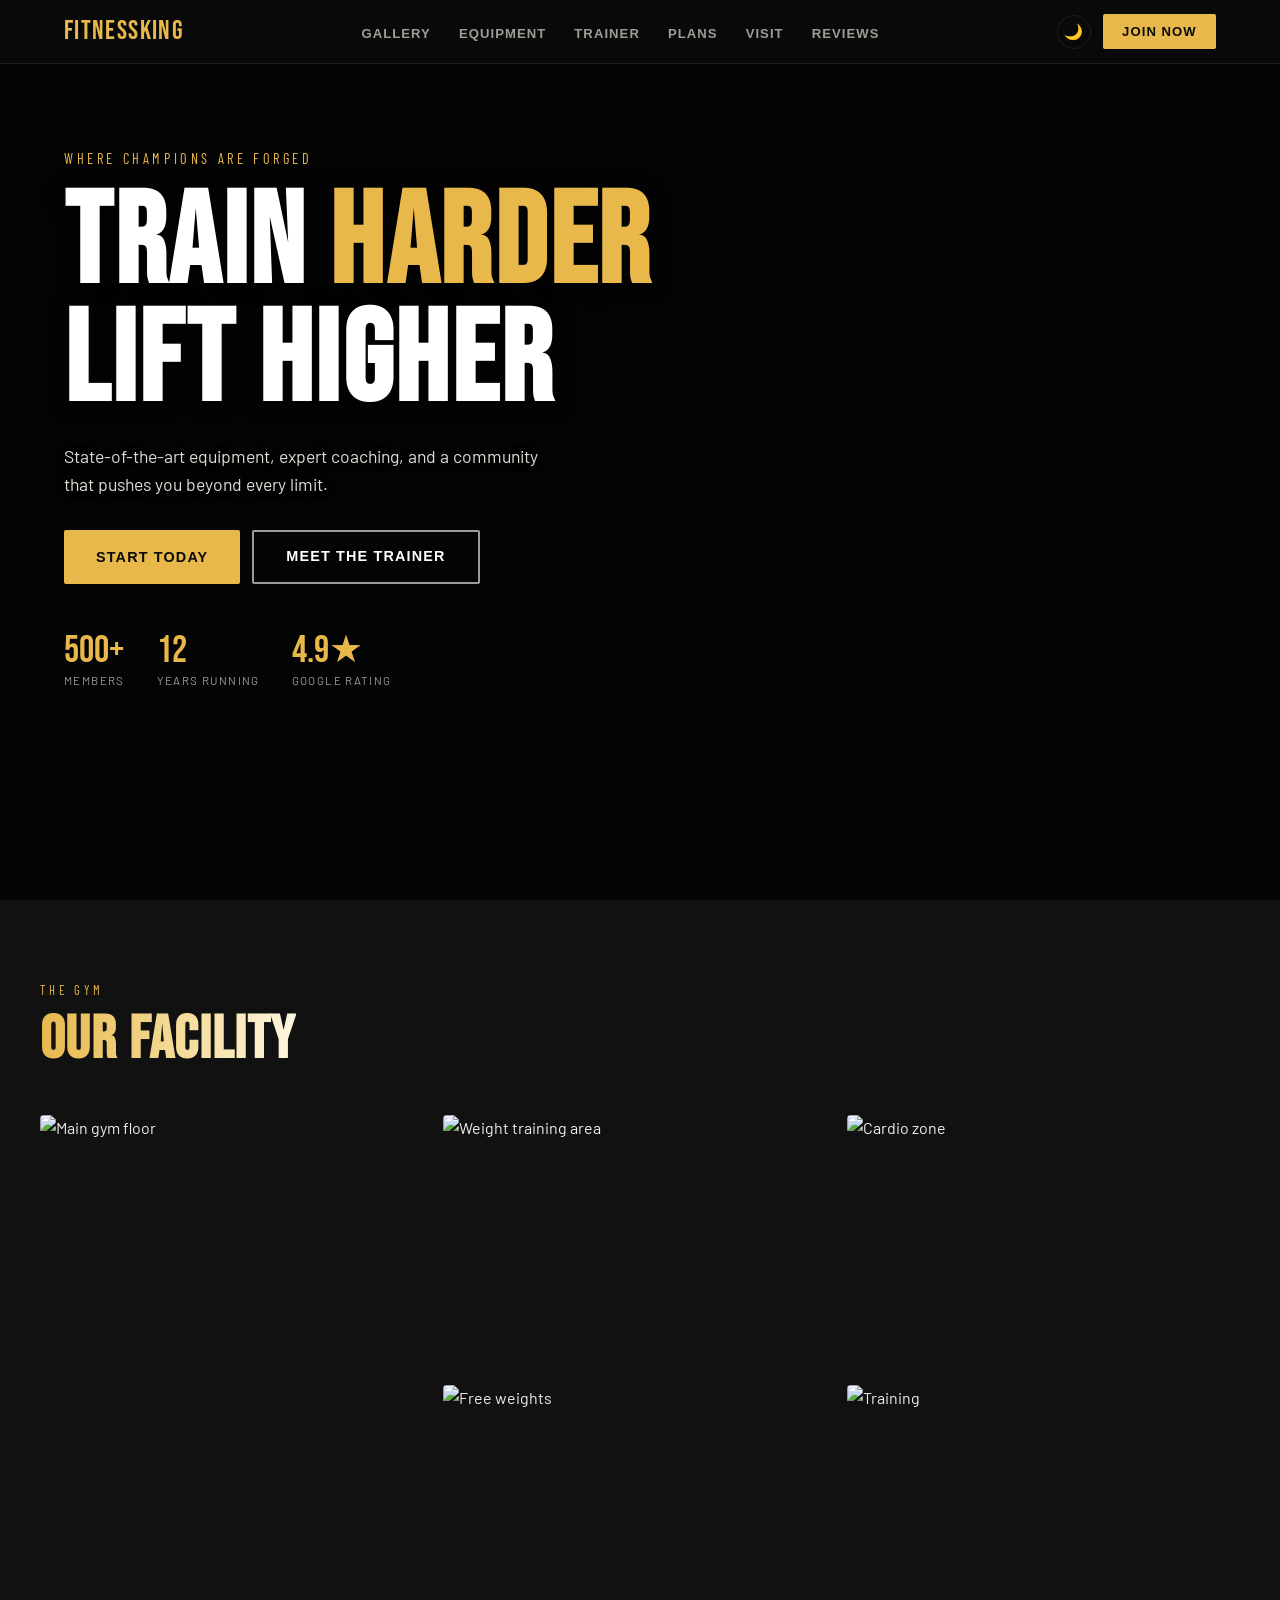
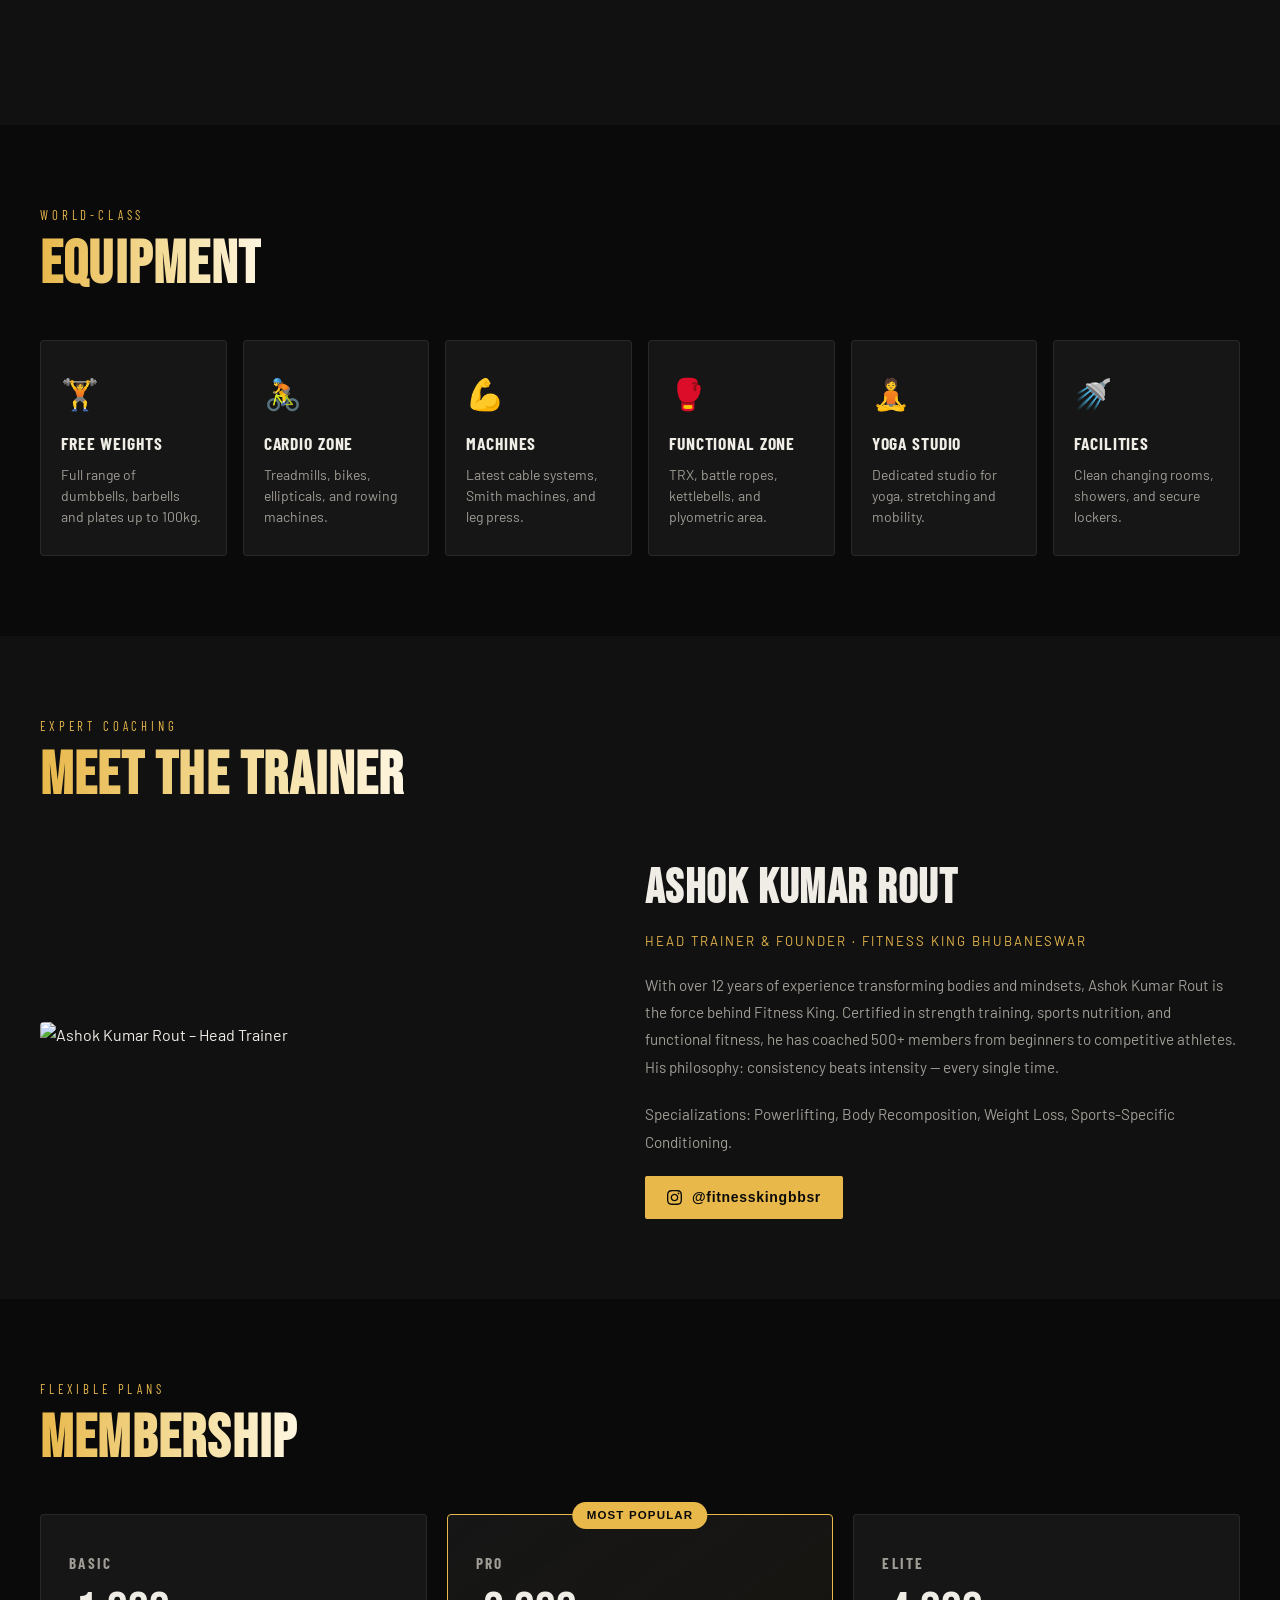
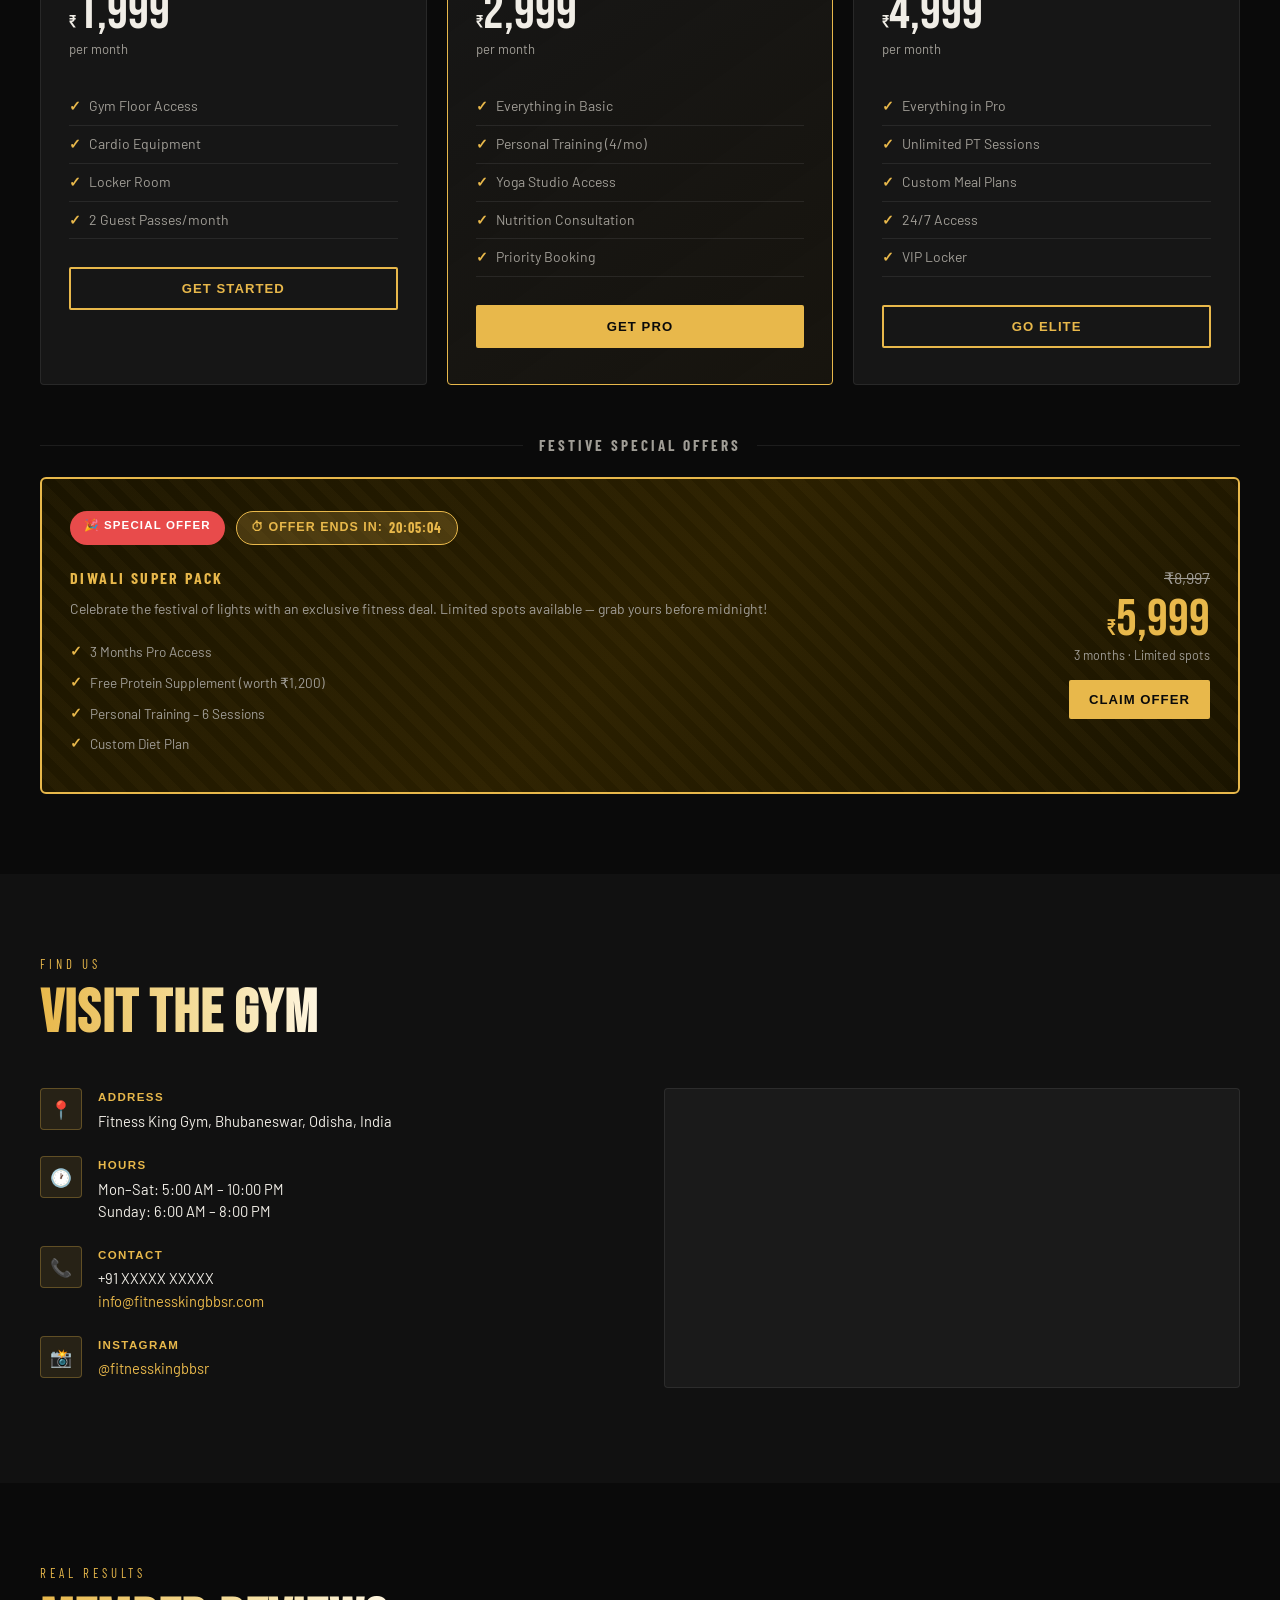
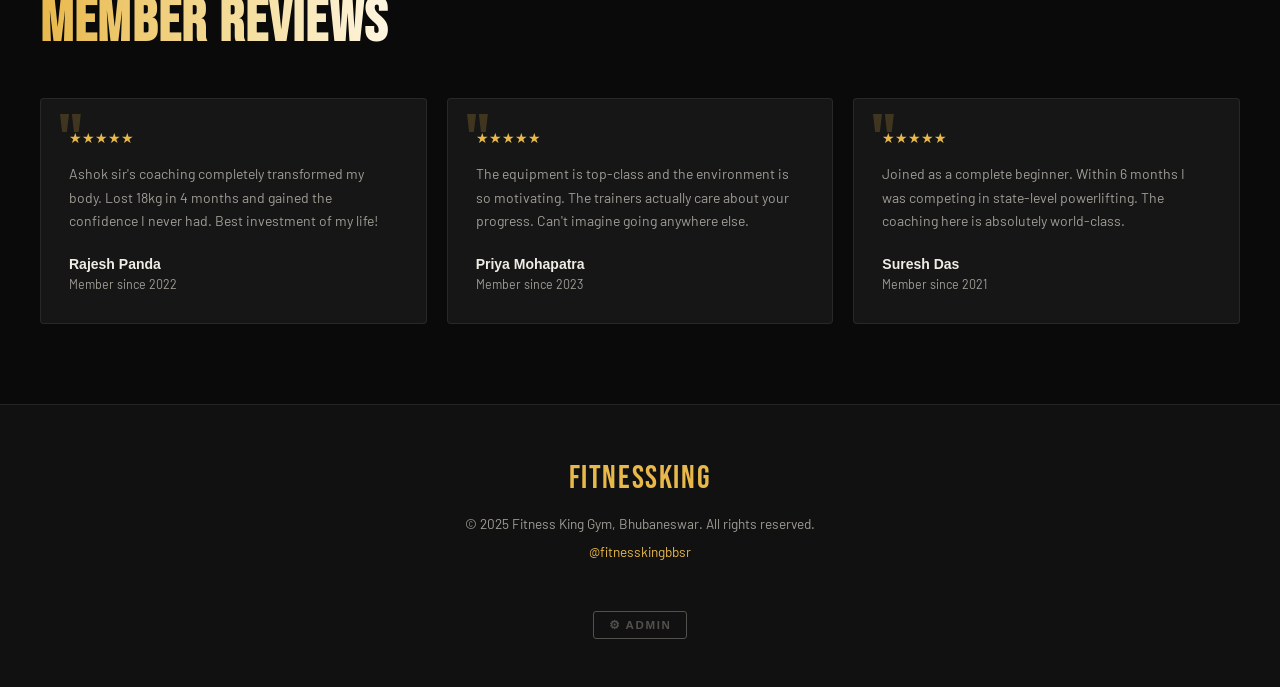
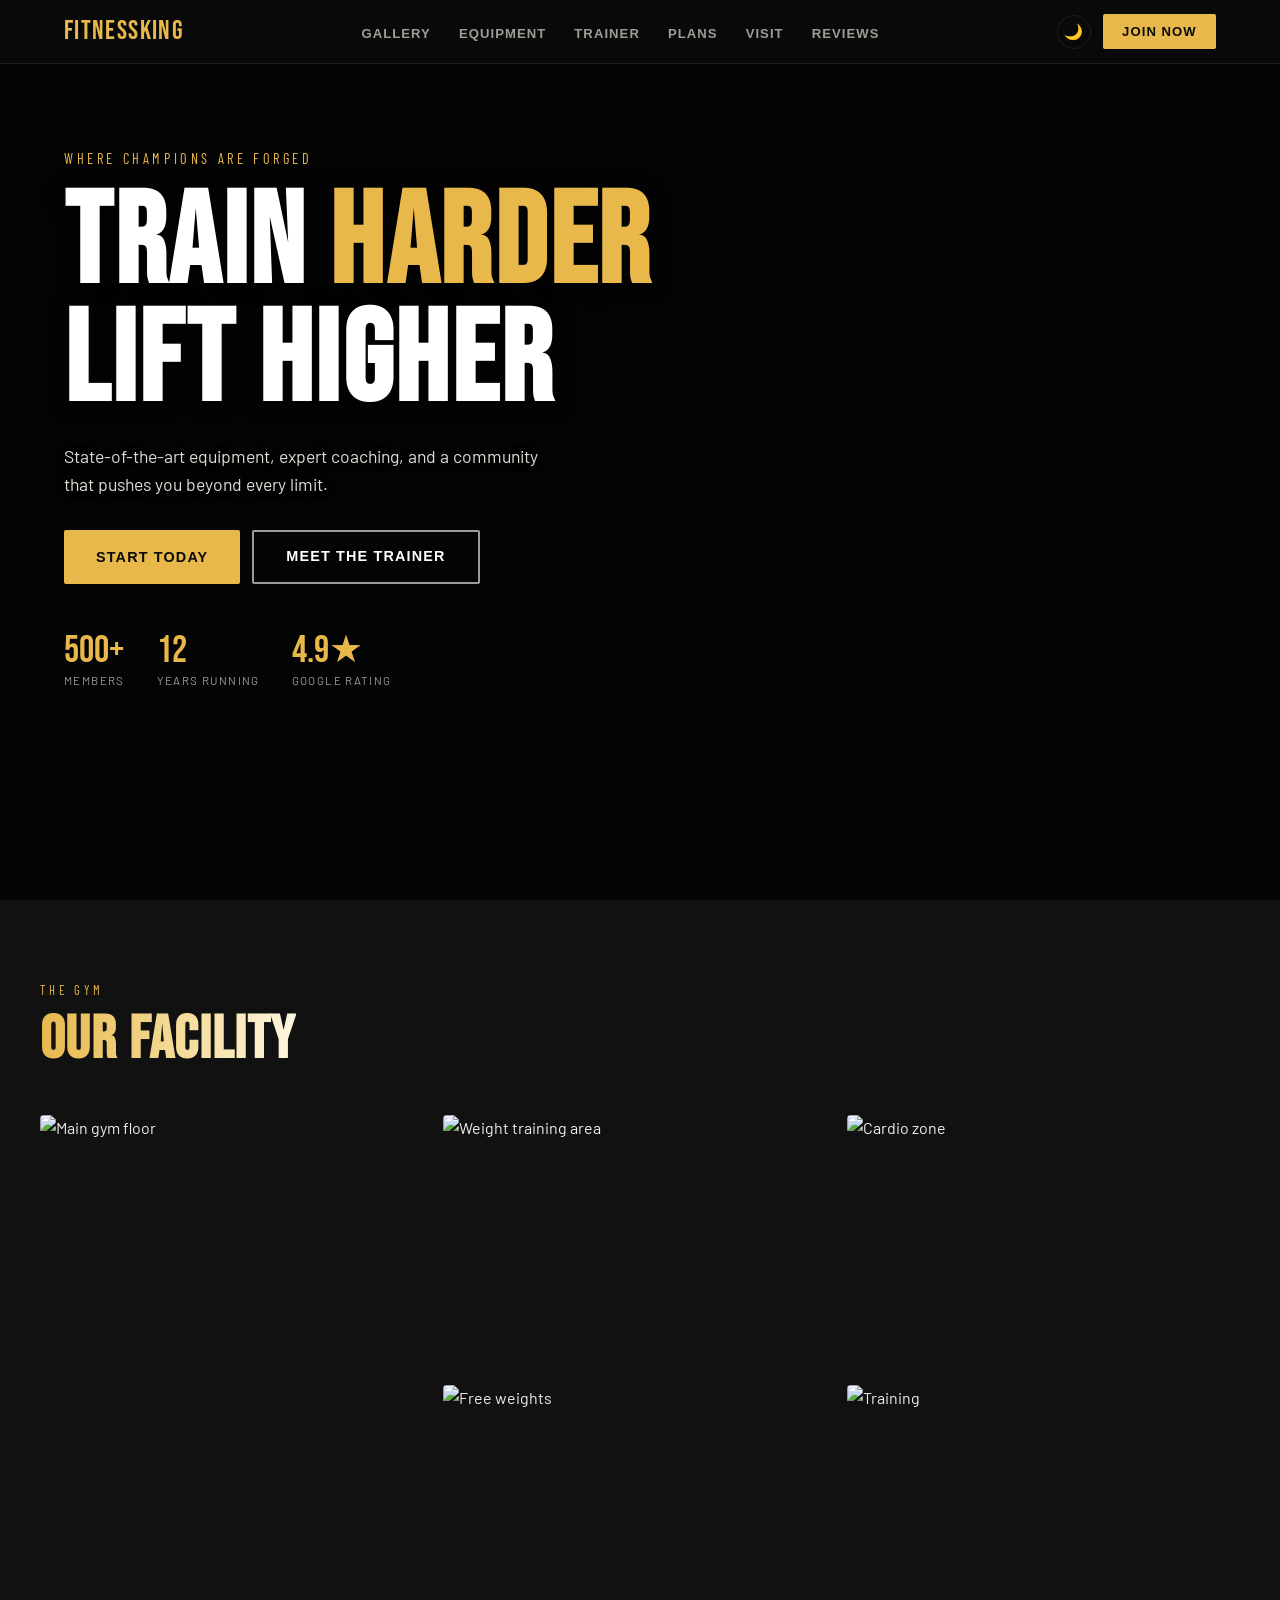
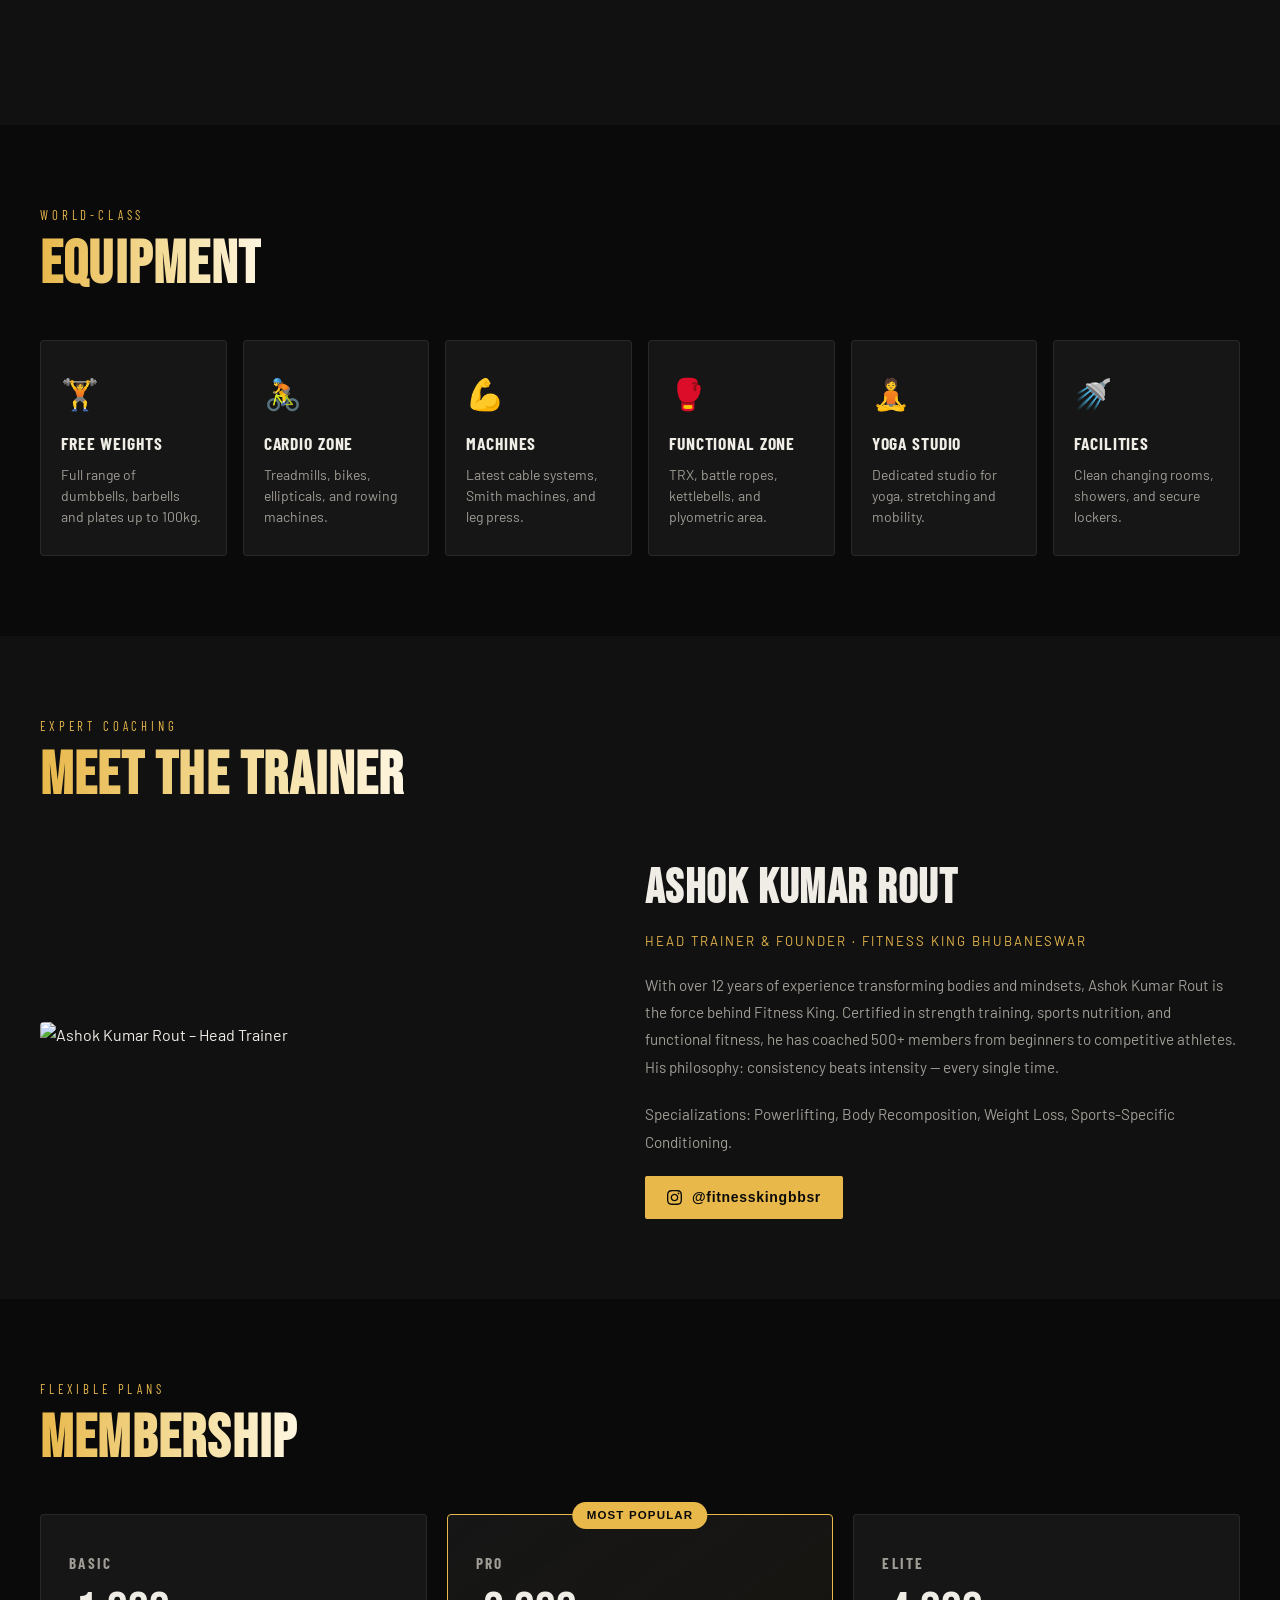
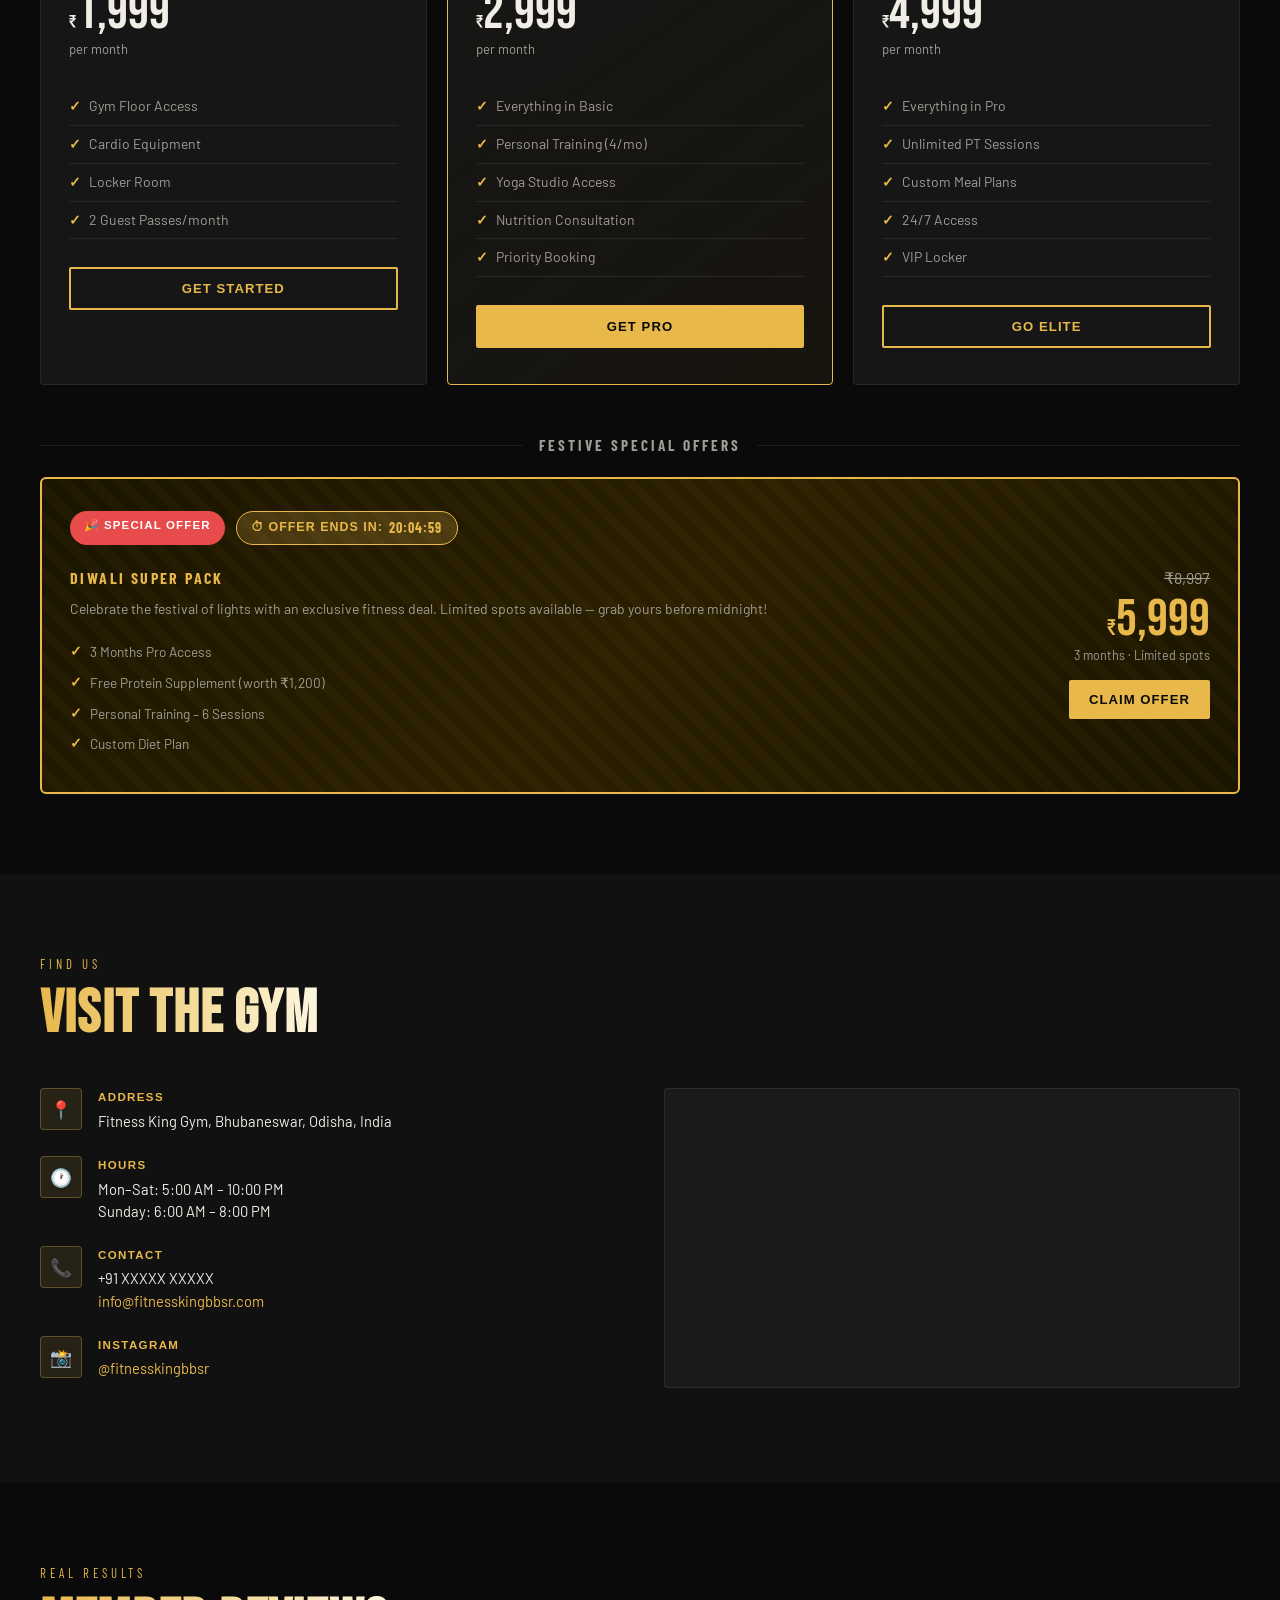
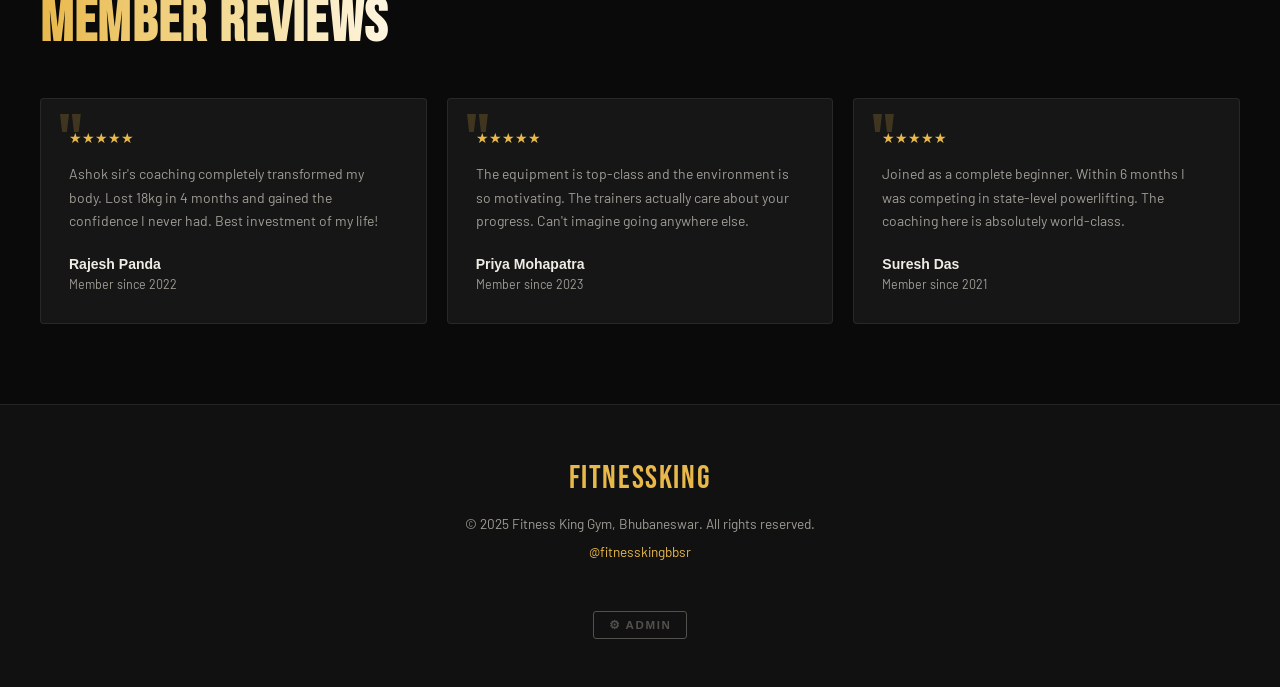
